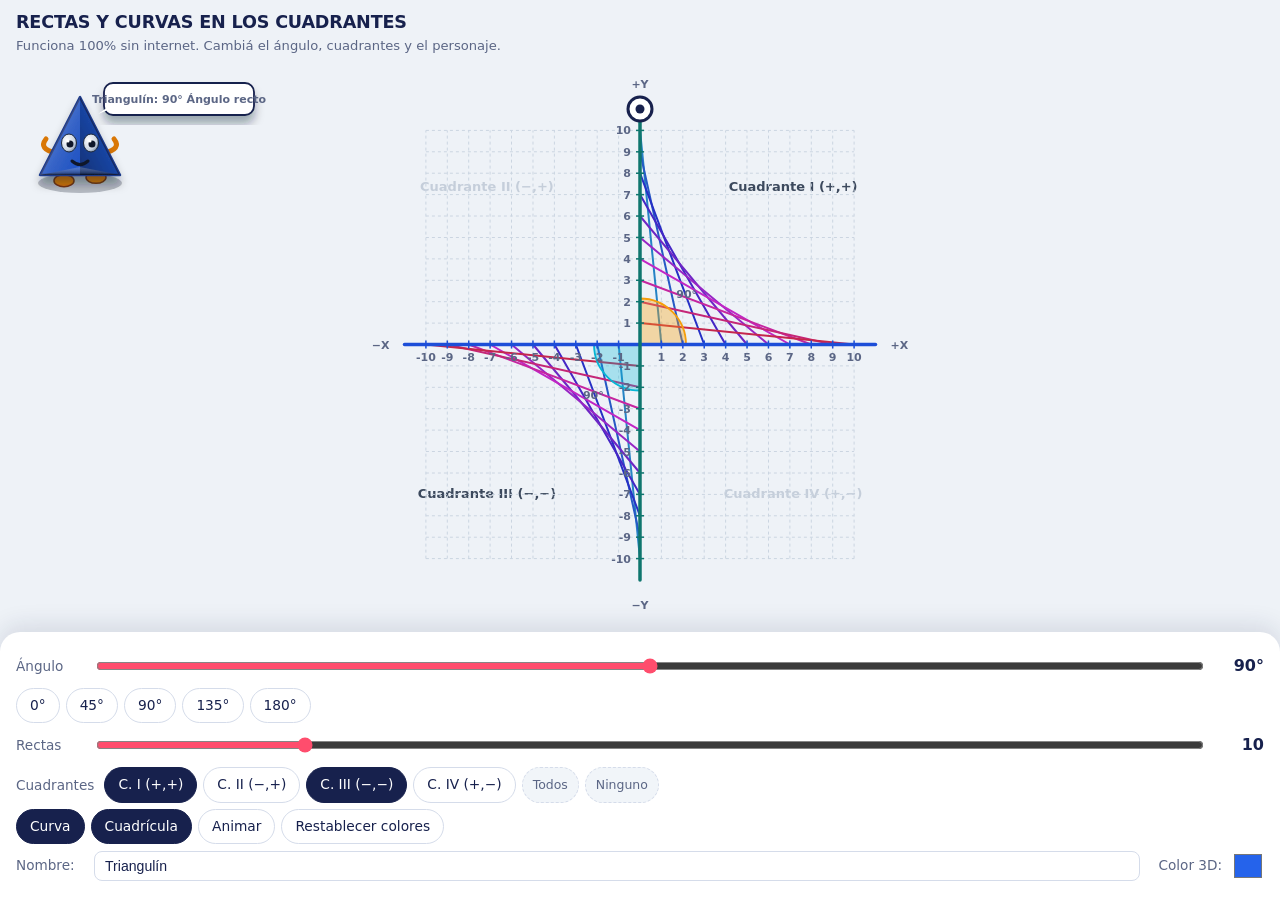
==== rectas-y-curva.html @ 50c7fd03 "Agregar version autonoma offline rectas-y-curva.html" ====
<!DOCTYPE html>
<html lang="es">
<head>
  <meta charset="utf-8">
  <meta name="viewport" content="width=device-width, initial-scale=1.0">
  <title>RECTAS Y CURVAS ENTRE EJES (OFFLINE)</title>
  <style>
    :root{--bg:#eef2f7;--ink:#17214d;--mut:#5b6685;--card:#fff;--acc:#ff4d6d;--line:#d5dcea}
    *{box-sizing:border-box}
    html,body{height:100%;margin:0}
    body{display:flex;flex-direction:column;background:var(--bg);color:var(--ink);font:16px/1.4 system-ui,-apple-system,"Segoe UI",Roboto,sans-serif;padding-top:env(safe-area-inset-top);-webkit-tap-highlight-color:transparent}
    header{padding:10px 16px 2px}
    h1{font-size:1.1rem;margin:0;letter-spacing:-.01em}
    header p{margin:2px 0 0;font-size:.82rem;color:var(--mut)}

    #cv{flex:1;min-height:0;width:100%;display:block;touch-action:none;user-select:none;-webkit-user-select:none}
    #cv text{font-family:inherit;font-size:11px;fill:var(--mut);pointer-events:none}
    #cv .quad-label{font-size:13px;font-weight:700;fill:#94a3b8;opacity:0.45;transition:opacity 0.2s, fill 0.2s}
    #cv .quad-label.quad-active{fill:#334155;opacity:0.95}
    #cv .hit{stroke:transparent;stroke-width:20;fill:none;stroke-linecap:round;cursor:pointer}
    #cv .vis{fill:none;stroke-linecap:round;pointer-events:none}
    .dim{opacity:.12}
    #hd{cursor:grab;touch-action:none}

    .bottom{background:var(--card);border-radius:20px 20px 0 0;box-shadow:0 -6px 24px rgba(23,33,77,.12);padding:12px 16px calc(12px + env(safe-area-inset-bottom))}
    .row{display:flex;align-items:center;gap:10px;margin:6px 0}
    .row label{font-size:.85rem;color:var(--mut);min-width:68px}
    .row output{font-weight:700;min-width:48px;text-align:right;font-variant-numeric:tabular-nums}

    .input-text{flex:1;padding:6px 10px;border-radius:8px;border:1.5px solid var(--line);background:#fff;font-size:.88rem;color:var(--ink)}
    .color-picker{border:none;background:none;width:32px;height:32px;cursor:pointer;padding:0}

    input[type=range]{flex:1;accent-color:var(--acc);height:28px}
    .btns{display:flex;gap:6px;flex-wrap:wrap;margin:6px 0}
    button{font:inherit;font-size:.86rem;border:1.5px solid var(--line);background:#fff;color:var(--ink);border-radius:999px;padding:7px 13px;cursor:pointer}
    button:focus-visible,input:focus-visible{outline:3px solid #7aa2ff;outline-offset:2px}
    button[aria-pressed=true],button.on{background:var(--ink);border-color:var(--ink);color:#fff}

    .btn-sub{font-size:0.78rem;padding:5px 10px;background:#f1f5f9;border:1px dashed var(--line);color:var(--mut)}
    .btn-sub:hover{background:#e2e8f0;color:var(--ink)}

    #sheet h2{font-size:1.05rem;margin:0 0 8px;display:flex;align-items:center;gap:8px}
    #sheet h2 i{width:14px;height:14px;border-radius:50%;display:inline-block;border:2px solid #fff;box-shadow:0 0 0 1.5px var(--line)}
    #sbody{max-height:26vh;overflow:auto;font-size:.92rem;margin-top:10px}
    #sbody p{margin:0 0 8px}
    .sw{display:flex;flex-wrap:wrap;gap:10px;align-items:center}
    .sw button.c{width:34px;height:34px;padding:0;border-radius:50%;border:3px solid #fff;box-shadow:0 0 0 1.5px var(--line)}
    [hidden]{display:none!important}

    #char{transition:transform 0.05s ease-out;user-select:none}
    #char:active{cursor:grabbing !important}
    #char-base{transition:fill 0.3s ease}
    @keyframes blink{
      0%, 90%, 100%{transform:scaleY(1)}
      95%{transform:scaleY(0.1)}
    }
    #pupil-l,#pupil-r{transform-origin:center;animation:blink 4s infinite}
  </style>
</head>
<body>
<header>
  <h1>RECTAS Y CURVAS EN LOS CUADRANTES</h1>
  <p>Funciona 100% sin internet. Cambiá el ángulo, cuadrantes y el personaje.</p>
</header>

<svg id="cv" role="img" aria-label="Ejes cartesianos y rectas envolventes">
  <defs>
    <filter id="shadow3d" x="-30%" y="-30%" width="160%" height="160%">
      <feDropShadow dx="0" dy="8" stdDeviation="5" flood-color="#0f172a" flood-opacity="0.35"/>
    </filter>
    <linearGradient id="bodyGradLeft" x1="0%" y1="0%" x2="100%" y2="100%">
      <stop offset="0%" stop-color="#ffffff" stop-opacity="0.45"/>
      <stop offset="100%" stop-color="#000000" stop-opacity="0.15"/>
    </linearGradient>
    <linearGradient id="bodyGradRight" x1="100%" y1="0%" x2="0%" y2="100%">
      <stop offset="0%" stop-color="#000000" stop-opacity="0.1"/>
      <stop offset="100%" stop-color="#000000" stop-opacity="0.5"/>
    </linearGradient>
    <linearGradient id="bodyGradBottom" x1="0%" y1="0%" x2="0%" y2="100%">
      <stop offset="0%" stop-color="#ffffff" stop-opacity="0.2"/>
      <stop offset="100%" stop-color="#000000" stop-opacity="0.45"/>
    </linearGradient>
    <radialGradient id="eyeGrad" cx="35%" cy="35%" r="65%">
      <stop offset="0%" stop-color="#ffffff"/>
      <stop offset="80%" stop-color="#cbd5e1"/>
      <stop offset="100%" stop-color="#94a3b8"/>
    </radialGradient>
  </defs>

  <g id="scene"></g>
  <g id="hd"><circle r="24" fill="transparent"/><circle r="12" fill="#fff" stroke="#17214d" stroke-width="3"/><circle r="4.5" fill="#17214d"/></g>
  
  <!-- Personaje Triángulo Realista / 3D -->
  <g id="char" transform="translate(80, 80)" style="cursor: grab;">
    <ellipse cx="0" cy="46" rx="42" ry="10" fill="#0f172a" opacity="0.25" />
    <g id="char-feet">
      <ellipse id="foot-l" cx="-16" cy="42" rx="10" ry="6" fill="#d97706" stroke="#78350f" stroke-width="1.5"/>
      <ellipse id="foot-r" cx="16" cy="42" rx="10" ry="6" fill="#d97706" stroke="#78350f" stroke-width="1.5"/>
    </g>
    <path id="arm-l" d="M -24 16 Q -42 12 -34 2" stroke="#d97706" stroke-width="5" stroke-linecap="round" fill="none"/>
    <path id="arm-r" d="M 24 16 Q 42 12 34 2" stroke="#d97706" stroke-width="5" stroke-linecap="round" fill="none"/>
    <g id="char-body-group" filter="url(#shadow3d)">
      <polygon id="char-base" points="0,-40 -40,38 40,38" fill="#2563eb" stroke="#1e3a8a" stroke-width="2.5" stroke-linejoin="round"/>
      <polygon points="0,-40 -40,38 0,38" fill="url(#bodyGradLeft)"/>
      <polygon points="0,-40 0,38 40,38" fill="url(#bodyGradRight)"/>
      <polygon points="-40,38 40,38 0,30" fill="url(#bodyGradBottom)"/>
    </g>
    <ellipse cx="-11" cy="6" rx="7.5" ry="9" fill="url(#eyeGrad)" stroke="#1e293b" stroke-width="1"/>
    <ellipse cx="11" cy="6" rx="7.5" ry="9" fill="url(#eyeGrad)" stroke="#1e293b" stroke-width="1"/>
    <circle id="pupil-l" cx="-10" cy="7" r="3.5" fill="#0f172a"/>
    <circle id="pupil-r" cx="12" cy="7" r="3.5" fill="#0f172a"/>
    <circle cx="-12" cy="4" r="1.5" fill="#ffffff"/>
    <circle cx="10" cy="4" r="1.5" fill="#ffffff"/>
    <path id="char-mouth" d="M -8 24 Q 0 31 8 24" stroke="#0f172a" stroke-width="3" fill="none" stroke-linecap="round"/>
    <g id="bubble" transform="translate(24, -54)">
      <rect rx="9" ry="9" width="150" height="32" fill="#ffffff" stroke="#17214d" stroke-width="1.8" filter="url(#shadow3d)"/>
      <polygon points="4,24 -6,31 12,24" fill="#ffffff"/>
      <text id="char-speech" x="75" y="20" text-anchor="middle" font-size="11" font-weight="700" fill="#17214d">¡Hola!</text>
    </g>
  </g>
</svg>

<section class="bottom" id="ctrl">
  <div class="row">
    <label for="th">Ángulo</label>
    <input id="th" type="range" min="0" max="180" step="1" value="90">
    <output id="thv">90°</output>
  </div>
  
  <div class="btns" id="pre"></div>

  <div class="row">
    <label for="n">Rectas</label>
    <input id="n" type="range" min="1" max="50" step="1" value="10">
    <output id="nv">10</output>
  </div>

  <div class="row">
    <label>Cuadrantes</label>
    <div class="btns" id="quadBtns" style="margin:0;">
      <button class="chip on" data-q="I" aria-pressed="true">C. I (+,+)</button>
      <button class="chip" data-q="II" aria-pressed="false">C. II (−,+)</button>
      <button class="chip on" data-q="III" aria-pressed="true">C. III (−,−)</button>
      <button class="chip" data-q="IV" aria-pressed="false">C. IV (+,−)</button>
      <button class="btn-sub" id="qAll">Todos</button>
      <button class="btn-sub" id="qClear">Ninguno</button>
    </div>
  </div>

  <div class="btns">
    <button class="chip" id="bCurve" aria-pressed="true">Curva</button>
    <button class="chip" id="bGrid" aria-pressed="true">Cuadrícula</button>
    <button class="chip" id="bAnim" aria-pressed="false">Animar</button>
    <button class="chip" id="bReset">Restablecer colores</button>
  </div>

  <div class="row char-settings">
    <label for="triName">Nombre:</label>
    <input type="text" id="triName" value="Triangulín" maxlength="15" class="input-text">
    <label for="triColor" style="min-width:auto;margin-left:8px;">Color 3D:</label>
    <input type="color" id="triColor" value="#2563eb" class="color-picker">
  </div>
</section>

<section class="bottom" id="sheet" hidden>
  <h2><i id="sdot"></i><span id="stitle"></span></h2>
  <div class="btns" id="stabs">
    <button data-t="info">Información</button>
    <button data-t="color">Cambiar color</button>
    <button data-t="vis" id="tvis">Atenuar</button>
    <button data-t="close">Volver</button>
  </div>
  <div id="sbody"></div>
</section>

<script>
(function(){
var $=function(s){return document.querySelector(s)};
var S={
  th:90,
  n:10,
  quads:{I:true, II:false, III:true, IV:false},
  curve:true,
  grid:true,
  anim:false,
  col:{},
  off:{},
  sel:null,
  tab:'info',
  charName:'Triangulín'
};

var svg=$('#cv'),scene=$('#scene'),hd=$('#hd'),V={ox:0,oy:0,sc:1};
var rad=function(d){return d*Math.PI/180};

var DEF={ex:'#1d4ed8',ey:'#0f766e',curve:'#ff4d6d',ang:'#f59e0b'};
var NAME={ex:'Eje X (horizontal)',ey:'Eje Y (inclinado)',curve:'Curva Envolvente',ang:'Ángulo'};
var PAL=['#1d4ed8','#0f766e','#16a34a','#f59e0b','#ff4d6d','#c026d3','#7c3aed','#17214d'];

function isLine(id){return /^l_\w+_\d+$/.test(id)}
function lineAuto(i){return 'hsl('+(205+(i-1)/Math.max(1,S.n-1)*140)+',68%,46%)'}
function colOf(id){if(S.col[id])return S.col[id];return isLine(id)?lineAuto(+id.split('_')[2]):DEF[id]}
function name(id){
  if(isLine(id)){
    var p=id.split('_');
    return 'Recta '+p[2]+' ('+p[1]+')';
  }
  return NAME[id]||id;
}

function render(){
  var w=svg.clientWidth,h=svg.clientHeight;if(!w||!h)return;
  var n=S.n,L=n+1;
  var c=Math.cos(rad(S.th)),s=Math.sin(rad(S.th));

  var xCorners=[-L-L*c, -L+L*c, L-L*c, L+L*c];
  var minX=Math.min.apply(null,xCorners), maxX=Math.max.apply(null,xCorners);
  var spanX=Math.max(2*L, maxX-minX);
  var spanY=Math.max(2*L*Math.abs(s), 14);

  var M=40;
  var scX=(w-2*M)/spanX;
  var scY=(h-2*M-24)/spanY;
  var sc=Math.min(scX,scY);
  V.sc=sc;

  V.ox=w/2;
  V.oy=h/2;

  function P(x,y){return [V.ox+sc*(x+y*c), V.oy-sc*y*s]}
  function pt(p){return p[0].toFixed(1)+','+p[1].toFixed(1)}
  function seg(a,b){return 'M'+pt(a)+'L'+pt(b)}
  function el(id,d,width,extra){
    var col=colOf(id),sel=S.sel===id,dim=S.off[id]?' dim':'';
    return '<g data-id="'+id+'" class="g'+dim+'">'+
      (sel?'<path class="vis" d="'+d+'" stroke="'+col+'" stroke-width="'+(width+7)+'" opacity=".25"/>':'')+
      '<path class="vis" d="'+d+'" stroke="'+col+'" stroke-width="'+(sel?width+1.5:width)+'" '+(extra||'')+'/>'+
      '<path class="hit" d="'+d+'"/></g>';
  }

  var o='';

  var qDist=L*0.65;
  var quadsInfo=[
    {id:'I', name:'Cuadrante I (+,+)', pos:P(qDist,qDist)},
    {id:'II', name:'Cuadrante II (−,+)', pos:P(-qDist,qDist)},
    {id:'III', name:'Cuadrante III (−,−)', pos:P(-qDist,-qDist)},
    {id:'IV', name:'Cuadrante IV (+,−)', pos:P(qDist,-qDist)}
  ];
  quadsInfo.forEach(function(qd){
    var activeClass=S.quads[qd.id]?' quad-active':'';
    o+='<text x="'+qd.pos[0].toFixed(1)+'" y="'+qd.pos[1].toFixed(1)+'" class="quad-label'+activeClass+'" text-anchor="middle">'+qd.name+'</text>';
  });

  if(S.grid && s>0.04){
    var g='';
    var step=n>20?2:1;
    for(var k=-n;k<=n;k+=step){
      g+=seg(P(k,-n),P(k,n));
      g+=seg(P(-n,k),P(n,k));
    }
    o+='<path d="'+g+'" stroke="#cbd5e1" stroke-width="1" stroke-dasharray="3,3" fill="none"/>';
  }

  var quadSigns={
    'I':{sx:1,sy:1},
    'II':{sx:-1,sy:1},
    'III':{sx:-1,sy:-1},
    'IV':{sx:1,sy:-1}
  };

  Object.keys(S.quads).forEach(function(qKey){
    if(!S.quads[qKey]) return;
    var sx=quadSigns[qKey].sx;
    var sy=quadSigns[qKey].sy;

    for(var j=1;j<=n;j++){
      var id='l_'+qKey+'_'+j;
      o+=el(id, seg(P(sx*j, 0), P(0, sy*(L-j))), 2);
    }

    if(S.curve){
      var dCurve='';
      for(var i=0;i<=80;i++){
        var t=i/80;
        var p=P(sx*L*t*t, sy*L*(1-t)*(1-t));
        dCurve+=(i?'L':'M')+pt(p);
      }
      o+=el('curve_'+qKey, dCurve, 3);
    }
  });

  var r=Math.min(46, sc*L*0.3);
  var O=P(0,0);

  if(S.quads.I && S.th>1){
    var pX=P(r/sc, 0), pY=P(0, r/sc);
    var midA=rad(S.th/2);
    o+='<path d="M'+pt(O)+'L'+pt(pX)+'A'+r+','+r+' 0 0 0 '+pt(pY)+'Z" fill="#f59e0b" fill-opacity="0.35" stroke="#f59e0b" stroke-width="1.8"/>';
    var tx=O[0]+(r+20)*Math.cos(midA), ty=O[1]-(r+20)*Math.sin(midA);
    o+='<text x="'+tx.toFixed(1)+'" y="'+ty.toFixed(1)+'" text-anchor="middle" font-size="11px" font-weight="bold" fill="#b45309">'+Math.round(S.th)+'°</text>';
  }
  if(S.quads.II && S.th<179){
    var pXm=P(-r/sc, 0), pY=P(0, r/sc);
    var midA_II=rad(180 - (180-S.th)/2);
    o+='<path d="M'+pt(O)+'L'+pt(pY)+'A'+r+','+r+' 0 0 0 '+pt(pXm)+'Z" fill="#8b5cf6" fill-opacity="0.3" stroke="#8b5cf6" stroke-width="1.8"/>';
    var tx2=O[0]+(r+20)*Math.cos(midA_II), ty2=O[1]-(r+20)*Math.sin(midA_II);
    o+='<text x="'+tx2.toFixed(1)+'" y="'+ty2.toFixed(1)+'" text-anchor="middle" font-size="11px" font-weight="bold" fill="#6d28d9">'+Math.round(180-S.th)+'°</text>';
  }
  if(S.quads.III && S.th>1){
    var pXm=P(-r/sc, 0), pYm=P(0, -r/sc);
    var midA_III=rad(180 + S.th/2);
    o+='<path d="M'+pt(O)+'L'+pt(pXm)+'A'+r+','+r+' 0 0 0 '+pt(pYm)+'Z" fill="#06b6d4" fill-opacity="0.3" stroke="#06b6d4" stroke-width="1.8"/>';
    var tx3=O[0]+(r+20)*Math.cos(midA_III), ty3=O[1]-(r+20)*Math.sin(midA_III);
    o+='<text x="'+tx3.toFixed(1)+'" y="'+(ty3+8).toFixed(1)+'" text-anchor="middle" font-size="11px" font-weight="bold" fill="#0e7490">'+Math.round(S.th)+'°</text>';
  }
  if(S.quads.IV && S.th<179){
    var pX=P(r/sc, 0), pYm=P(0, -r/sc);
    var midA_IV=rad(360 - (180-S.th)/2);
    o+='<path d="M'+pt(O)+'L'+pt(pYm)+'A'+r+','+r+' 0 0 0 '+pt(pX)+'Z" fill="#10b981" fill-opacity="0.3" stroke="#10b981" stroke-width="1.8"/>';
    var tx4=O[0]+(r+20)*Math.cos(midA_IV), ty4=O[1]-(r+20)*Math.sin(midA_IV);
    o+='<text x="'+tx4.toFixed(1)+'" y="'+(ty4+8).toFixed(1)+'" text-anchor="middle" font-size="11px" font-weight="bold" fill="#047857">'+Math.round(180-S.th)+'°</text>';
  }

  o+=el('ex', seg(P(-L,0), P(L,0)), 3.5);
  o+=el('ey', seg(P(0,-L), P(0,L)), 3.5);

  var st=n>24?5:n>13?2:1;
  for(var m=-n;m<=n;m+=st){
    if(m===0) continue;
    var px=P(m,0), py=P(0,m);
    o+='<line x1="'+px[0]+'" y1="'+(px[1]-4)+'" x2="'+px[0]+'" y2="'+(px[1]+4)+'" stroke="#1d4ed8" stroke-width="1.5"/>';
    o+='<text x="'+px[0].toFixed(1)+'" y="'+(px[1]+16).toFixed(1)+'" text-anchor="middle" font-weight="600">'+m+'</text>';
    
    if(S.th>5 && S.th<175){
      o+='<line x1="'+(py[0]-4)+'" y1="'+py[1]+'" x2="'+(py[0]+4)+'" y2="'+py[1]+'" stroke="#0f766e" stroke-width="1.5"/>';
      o+='<text x="'+(py[0]-9).toFixed(1)+'" y="'+(py[1]+4).toFixed(1)+'" text-anchor="end" font-weight="600">'+m+'</text>';
    }
  }

  var eXp=P(L+0.7,0), eXm=P(-L-0.7,0), eYp=P(0,L+0.7), eYm=P(0,-L-0.7);
  o+='<text x="'+eXp[0]+'" y="'+(eXp[1]+4)+'" fill="#1d4ed8" font-weight="bold">+X</text>';
  o+='<text x="'+eXm[0]+'" y="'+(eXm[1]+4)+'" fill="#1d4ed8" font-weight="bold" text-anchor="end">−X</text>';
  o+='<text x="'+eYp[0]+'" y="'+(eYp[1]-6)+'" fill="#0f766e" font-weight="bold" text-anchor="middle">+Y</text>';
  o+='<text x="'+eYm[0]+'" y="'+(eYm[1]+14)+'" fill="#0f766e" font-weight="bold" text-anchor="middle">−Y</text>';

  scene.innerHTML=o;

  var hp=P(0,L);
  hd.setAttribute('transform','translate('+hp[0].toFixed(1)+','+hp[1].toFixed(1)+')');
  updateCharExpression();
}

function info(id){
  var n=S.n,th=Math.round(S.th);
  if(id==='ex')return '<p><b>Eje X:</b> Eje horizontal completo con valores negativos (−'+n+') y positivos (+'+n+').</p>';
  if(id==='ey')return '<p><b>Eje Y:</b> Eje móvil a '+th+'° con el semieje +X y '+(180-th)+'° con el semieje −X.</p>';
  if(id.indexOf('curve')===0)return '<p><b>Curva Envolvente:</b> Observa cómo se contrae o expande según el ángulo del cuadrante.</p>';
  if(isLine(id)){
    var parts=id.split('_');
    return '<p><b>Recta '+parts[2]+'</b> en el '+parts[1]+'.</p>';
  }
  return '<p>Elemento seleccionado: '+id+'</p>';
}

function sheet(){
  var id=S.sel;if(!id)return;
  $('#stitle').textContent=name(id);
  $('#sdot').style.background=colOf(id);
  $('#tvis').textContent=S.off[id]?'Mostrar':'Atenuar';
  var bs=document.querySelectorAll('#stabs button');
  for(var i=0;i<bs.length;i++)bs[i].classList.toggle('on',bs[i].dataset.t===S.tab);
  var b=$('#sbody');
  if(S.tab==='info')b.innerHTML=info(id);
  else if(S.tab==='color'){
    var h='<div class="sw">';
    PAL.forEach(function(p){h+='<button class="c" data-c="'+p+'" style="background:'+p+'"></button>'});
    h+='<input type="color" id="cpick" value="#1d4ed8"></div>';
    b.innerHTML=h;
  } else b.innerHTML='<p>'+(S.off[id]?'Elemento atenuado.':'Elemento visible.')+'</p>';
}

function open(id){S.sel=id;S.tab='info';$('#ctrl').hidden=true;$('#sheet').hidden=false;sheet();render()}
function close(){S.sel=null;$('#sheet').hidden=true;$('#ctrl').hidden=false;render()}

scene.addEventListener('click',function(e){var g=e.target.closest('[data-id]');if(g)open(g.dataset.id);else if(S.sel)close()});
$('#stabs').addEventListener('click',function(e){
  var t=e.target.dataset.t;if(!t)return;
  if(t==='close')return close();
  if(t==='vis'){S.off[S.sel]=!S.off[S.sel];S.tab='vis';render();return sheet()}
  S.tab=t;sheet();
});
$('#sbody').addEventListener('click',function(e){
  var b=e.target.closest('button');if(!b)return;
  if(b.dataset.c){S.col[S.sel]=b.dataset.c;render();sheet()}
});
$('#sbody').addEventListener('input',function(e){
  if(e.target.id==='cpick'){S.col[S.sel]=e.target.value;render();$('#sdot').style.background=e.target.value}
});

function sync(){
  var t=Math.round(S.th);$('#th').value=t;$('#thv').textContent=t+'°';
  $('#n').value=S.n;$('#nv').textContent=S.n;
  render();if(S.sel&&S.tab==='info')sheet();
}
$('#th').addEventListener('input',function(e){S.anim=false;pa();S.th=+e.target.value;sync()});
$('#n').addEventListener('input',function(e){S.n=+e.target.value;sync()});

$('#quadBtns').addEventListener('click',function(e){
  var q=e.target.dataset.q;
  if(q){
    S.quads[q]=!S.quads[q];
    e.target.classList.toggle('on', S.quads[q]);
    e.target.setAttribute('aria-pressed', S.quads[q]);
    render();
  }
});
$('#qAll').onclick=function(){
  ['I','II','III','IV'].forEach(function(k){
    S.quads[k]=true;
    var btn=$('#quadBtns button[data-q="'+k+'"]');
    if(btn){btn.classList.add('on');btn.setAttribute('aria-pressed', true);}
  });
  render();
};
$('#qClear').onclick=function(){
  ['I','II','III','IV'].forEach(function(k){
    S.quads[k]=false;
    var btn=$('#quadBtns button[data-q="'+k+'"]');
    if(btn){btn.classList.remove('on');btn.setAttribute('aria-pressed', false);}
  });
  render();
};

$('#pre').innerHTML='';
[0, 45, 90, 135, 180].forEach(function(a){
  var b=document.createElement('button');b.textContent=a+'°';
  b.onclick=function(){S.anim=false;pa();S.th=a;sync()};$('#pre').appendChild(b)});

function tog(id,key){$(id).onclick=function(){S[key]=!S[key];this.setAttribute('aria-pressed',S[key]);if(key==='anim'){if(S.anim)loop()}render()}}
tog('#bCurve','curve');tog('#bGrid','grid');tog('#bAnim','anim');
$('#bReset').onclick=function(){S.col={};S.off={};render();if(S.sel)sheet()};
function pa(){$('#bAnim').setAttribute('aria-pressed',S.anim)}

var drag=false;
hd.addEventListener('pointerdown',function(e){drag=true;S.anim=false;pa();hd.setPointerCapture(e.pointerId);e.preventDefault()});
hd.addEventListener('pointermove',function(e){if(!drag)return;
  var r=svg.getBoundingClientRect(),dx=e.clientX-r.left-V.ox,dy=V.oy-(e.clientY-r.top);
  var deg=Math.atan2(dy,dx)*180/Math.PI;
  if(deg<0){deg=dx>=0?0:180}
  S.th=Math.max(0,Math.min(180,deg));
  sync()});
hd.addEventListener('pointerup',function(){drag=false});
hd.addEventListener('pointercancel',function(){drag=false});

var dir=1,last=0;
function loop(){last=performance.now();requestAnimationFrame(step)}
function step(t){
  if(!S.anim)return;
  var dt=Math.min(.05,(t-last)/1000);last=t;
  S.th+=dir*26*dt;
  if(S.th>=180){S.th=180;dir=-1}
  if(S.th<=0){S.th=0;dir=1}
  sync();requestAnimationFrame(step)}

var ch=$('#char'),chMouth=$('#char-mouth'),chSpeech=$('#char-speech');
var armL=$('#arm-l'),armR=$('#arm-r'),baseBody=$('#char-base');
var charPos={x:80,y:80},charDrag=false,charOffset={x:0,y:0};

function updateCharPos(){ch.setAttribute('transform','translate('+charPos.x+','+charPos.y+')')}

function updateCharExpression(){
  var th=Math.round(S.th);
  var nom=S.charName||'Tri';
  if(th===0){
    chMouth.setAttribute('d','M -6 28 L 6 28');
    chSpeech.textContent=nom+': 0° Superpuestos';
  } else if(th===180){
    chMouth.setAttribute('d','M -10 22 Q 0 34 10 22 Z');
    chSpeech.textContent=nom+': 180° Recta llana';
  } else if(th<70){
    chMouth.setAttribute('d','M -5 27 A 5 5 0 1 0 5 27 A 5 5 0 1 0 -5 27');
    chSpeech.textContent=nom+': I ('+th+'°) vs II ('+(180-th)+'°)';
  } else if(th>115){
    chMouth.setAttribute('d','M -10 21 Q 0 33 10 21 Z');
    chSpeech.textContent=nom+': I ('+th+'°) vs II ('+(180-th)+'°)';
  } else {
    chMouth.setAttribute('d','M -8 24 Q 0 31 8 24');
    chSpeech.textContent=nom+': 90° Ángulo recto';
  }
}

$('#triName').addEventListener('input',function(e){
  S.charName=e.target.value.trim()||'Tri';
  updateCharExpression();
});
$('#triColor').addEventListener('input',function(e){
  baseBody.setAttribute('fill',e.target.value);
});

ch.addEventListener('pointerdown',function(e){
  charDrag=true;
  var r=svg.getBoundingClientRect();
  charOffset.x=(e.clientX-r.left)-charPos.x;
  charOffset.y=(e.clientY-r.top)-charPos.y;
  ch.setPointerCapture(e.pointerId);
  chSpeech.textContent=S.charName+': ¡Wiii!';
  e.stopPropagation();
});

ch.addEventListener('pointermove',function(e){
  if(!charDrag)return;
  var r=svg.getBoundingClientRect();
  charPos.x=Math.max(50,Math.min(r.width-50,(e.clientX-r.left)-charOffset.x));
  charPos.y=Math.max(50,Math.min(r.height-50,(e.clientY-r.top)-charOffset.y));
  updateCharPos();
});

ch.addEventListener('pointerup',function(){if(charDrag){charDrag=false;updateCharExpression()}});
ch.addEventListener('pointercancel',function(){charDrag=false});

var bob=0;
setInterval(function(){
  if(!charDrag){
    bob+=0.06;
    $('#foot-l').setAttribute('cy',42+Math.sin(bob)*1.8);
    $('#foot-r').setAttribute('cy',42-Math.sin(bob)*1.8);
  }
},50);

new ResizeObserver(render).observe(svg);
window.addEventListener('resize',render);
updateCharPos();
sync();
})();
</script>
</body>
</html>
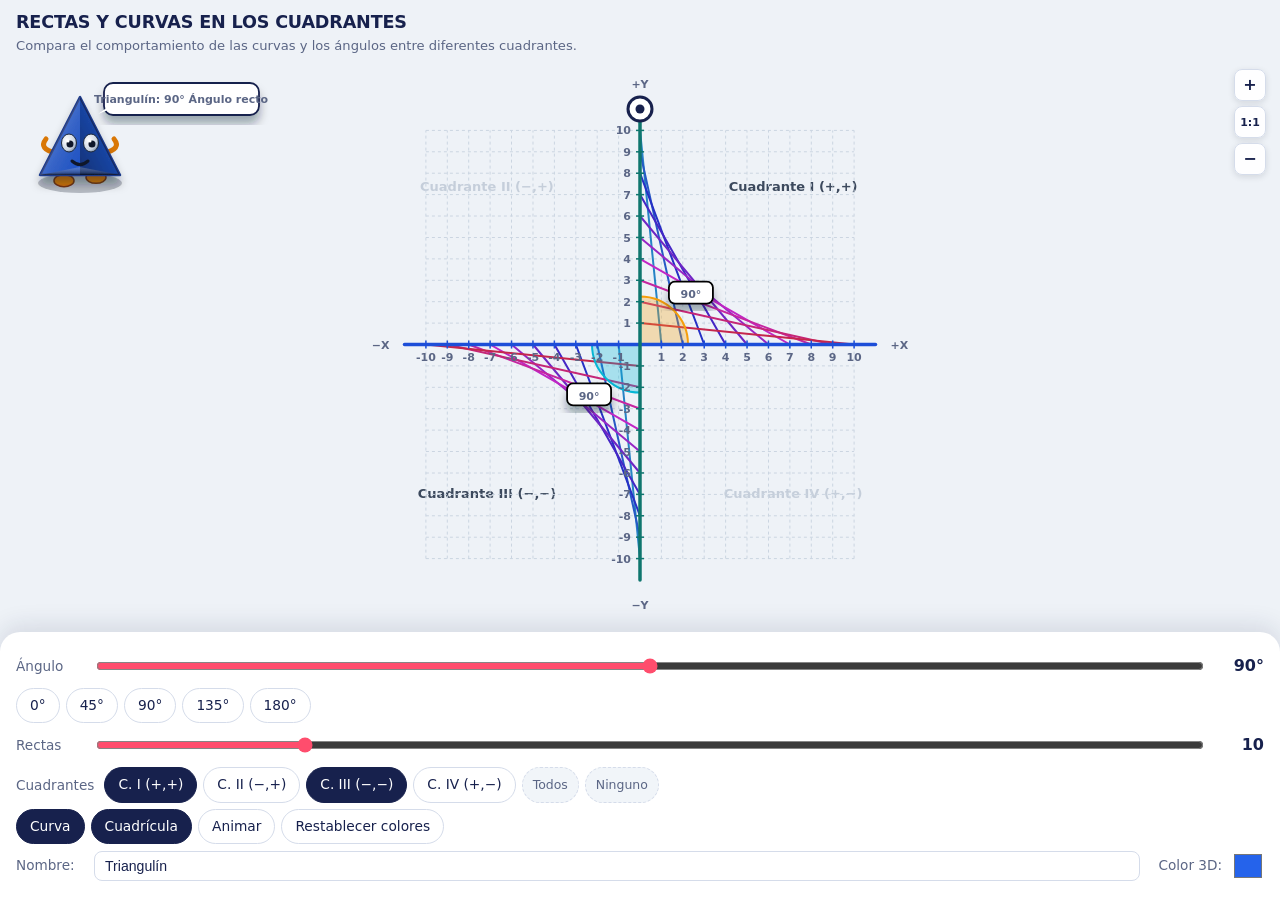
==== commit e66f88c2: "Agregar controles de zoom y etiquetas angulares en negro" ====
--- a/rectas-y-curva.html
+++ b/rectas-y-curva.html
@@ -3,7 +3,7 @@
 <head>
   <meta charset="utf-8">
   <meta name="viewport" content="width=device-width, initial-scale=1.0">
-  <title>RECTAS Y CURVAS ENTRE EJES (OFFLINE)</title>
+  <title>RECTAS Y CURVAS ENTRE EJES</title>
   <style>
     :root{--bg:#eef2f7;--ink:#17214d;--mut:#5b6685;--card:#fff;--acc:#ff4d6d;--line:#d5dcea}
     *{box-sizing:border-box}
@@ -13,7 +13,9 @@
     h1{font-size:1.1rem;margin:0;letter-spacing:-.01em}
     header p{margin:2px 0 0;font-size:.82rem;color:var(--mut)}
 
-    #cv{flex:1;min-height:0;width:100%;display:block;touch-action:none;user-select:none;-webkit-user-select:none}
+    /* Contenedor relativo para posicionar los botones de Zoom */
+    .canvas-wrap{position:relative;flex:1;min-height:0;width:100%;overflow:hidden}
+    #cv{width:100%;height:100%;display:block;touch-action:none;user-select:none;-webkit-user-select:none}
     #cv text{font-family:inherit;font-size:11px;fill:var(--mut);pointer-events:none}
     #cv .quad-label{font-size:13px;font-weight:700;fill:#94a3b8;opacity:0.45;transition:opacity 0.2s, fill 0.2s}
     #cv .quad-label.quad-active{fill:#334155;opacity:0.95}
@@ -21,6 +23,36 @@
     #cv .vis{fill:none;stroke-linecap:round;pointer-events:none}
     .dim{opacity:.12}
     #hd{cursor:grab;touch-action:none}
+
+    /* Botones de Zoom discretos arriba a la derecha */
+    .zoom-controls{
+      position:absolute;
+      top:12px;
+      right:14px;
+      display:flex;
+      flex-direction:column;
+      gap:5px;
+      z-index:20;
+    }
+    .zoom-btn{
+      width:32px;
+      height:32px;
+      padding:0;
+      font-size:16px;
+      font-weight:bold;
+      line-height:1;
+      display:flex;
+      align-items:center;
+      justify-content:center;
+      border-radius:8px;
+      border:1px solid var(--line);
+      background:rgba(255,255,255,0.92);
+      color:var(--ink);
+      box-shadow:0 2px 6px rgba(15,23,42,0.12);
+      backdrop-filter:blur(4px);
+    }
+    .zoom-btn:hover{background:#ffffff;border-color:#94a3b8}
+    .zoom-btn:active{transform:scale(0.95)}
 
     .bottom{background:var(--card);border-radius:20px 20px 0 0;box-shadow:0 -6px 24px rgba(23,33,77,.12);padding:12px 16px calc(12px + env(safe-area-inset-bottom))}
     .row{display:flex;align-items:center;gap:10px;margin:6px 0}
@@ -60,65 +92,74 @@
 <body>
 <header>
   <h1>RECTAS Y CURVAS EN LOS CUADRANTES</h1>
-  <p>Funciona 100% sin internet. Cambiá el ángulo, cuadrantes y el personaje.</p>
+  <p>Compara el comportamiento de las curvas y los ángulos entre diferentes cuadrantes.</p>
 </header>
 
-<svg id="cv" role="img" aria-label="Ejes cartesianos y rectas envolventes">
-  <defs>
-    <filter id="shadow3d" x="-30%" y="-30%" width="160%" height="160%">
-      <feDropShadow dx="0" dy="8" stdDeviation="5" flood-color="#0f172a" flood-opacity="0.35"/>
-    </filter>
-    <linearGradient id="bodyGradLeft" x1="0%" y1="0%" x2="100%" y2="100%">
-      <stop offset="0%" stop-color="#ffffff" stop-opacity="0.45"/>
-      <stop offset="100%" stop-color="#000000" stop-opacity="0.15"/>
-    </linearGradient>
-    <linearGradient id="bodyGradRight" x1="100%" y1="0%" x2="0%" y2="100%">
-      <stop offset="0%" stop-color="#000000" stop-opacity="0.1"/>
-      <stop offset="100%" stop-color="#000000" stop-opacity="0.5"/>
-    </linearGradient>
-    <linearGradient id="bodyGradBottom" x1="0%" y1="0%" x2="0%" y2="100%">
-      <stop offset="0%" stop-color="#ffffff" stop-opacity="0.2"/>
-      <stop offset="100%" stop-color="#000000" stop-opacity="0.45"/>
-    </linearGradient>
-    <radialGradient id="eyeGrad" cx="35%" cy="35%" r="65%">
-      <stop offset="0%" stop-color="#ffffff"/>
-      <stop offset="80%" stop-color="#cbd5e1"/>
-      <stop offset="100%" stop-color="#94a3b8"/>
-    </radialGradient>
-  </defs>
-
-  <g id="scene"></g>
-  <g id="hd"><circle r="24" fill="transparent"/><circle r="12" fill="#fff" stroke="#17214d" stroke-width="3"/><circle r="4.5" fill="#17214d"/></g>
-  
-  <!-- Personaje Triángulo Realista / 3D -->
-  <g id="char" transform="translate(80, 80)" style="cursor: grab;">
-    <ellipse cx="0" cy="46" rx="42" ry="10" fill="#0f172a" opacity="0.25" />
-    <g id="char-feet">
-      <ellipse id="foot-l" cx="-16" cy="42" rx="10" ry="6" fill="#d97706" stroke="#78350f" stroke-width="1.5"/>
-      <ellipse id="foot-r" cx="16" cy="42" rx="10" ry="6" fill="#d97706" stroke="#78350f" stroke-width="1.5"/>
+<div class="canvas-wrap">
+  <!-- Botones de Zoom discretos -->
+  <div class="zoom-controls">
+    <button class="zoom-btn" id="zoomIn" title="Acercar (Zoom +)">+</button>
+    <button class="zoom-btn" id="zoomReset" title="Restablecer tamaño" style="font-size:11px;">1:1</button>
+    <button class="zoom-btn" id="zoomOut" title="Alejar (Zoom −)">−</button>
+  </div>
+
+  <svg id="cv" role="img" aria-label="Ejes cartesianos y rectas envolventes">
+    <defs>
+      <filter id="shadow3d" x="-30%" y="-30%" width="160%" height="160%">
+        <feDropShadow dx="0" dy="8" stdDeviation="5" flood-color="#0f172a" flood-opacity="0.35"/>
+      </filter>
+      <linearGradient id="bodyGradLeft" x1="0%" y1="0%" x2="100%" y2="100%">
+        <stop offset="0%" stop-color="#ffffff" stop-opacity="0.45"/>
+        <stop offset="100%" stop-color="#000000" stop-opacity="0.15"/>
+      </linearGradient>
+      <linearGradient id="bodyGradRight" x1="100%" y1="0%" x2="0%" y2="100%">
+        <stop offset="0%" stop-color="#000000" stop-opacity="0.1"/>
+        <stop offset="100%" stop-color="#000000" stop-opacity="0.5"/>
+      </linearGradient>
+      <linearGradient id="bodyGradBottom" x1="0%" y1="0%" x2="0%" y2="100%">
+        <stop offset="0%" stop-color="#ffffff" stop-opacity="0.2"/>
+        <stop offset="100%" stop-color="#000000" stop-opacity="0.45"/>
+      </linearGradient>
+      <radialGradient id="eyeGrad" cx="35%" cy="35%" r="65%">
+        <stop offset="0%" stop-color="#ffffff"/>
+        <stop offset="80%" stop-color="#cbd5e1"/>
+        <stop offset="100%" stop-color="#94a3b8"/>
+      </radialGradient>
+    </defs>
+
+    <g id="scene"></g>
+    <g id="hd"><circle r="24" fill="transparent"/><circle r="12" fill="#fff" stroke="#17214d" stroke-width="3"/><circle r="4.5" fill="#17214d"/></g>
+    
+    <!-- Personaje Triángulo Realista / 3D -->
+    <g id="char" transform="translate(80, 80)" style="cursor: grab;">
+      <ellipse cx="0" cy="46" rx="42" ry="10" fill="#0f172a" opacity="0.25" />
+      <g id="char-feet">
+        <ellipse id="foot-l" cx="-16" cy="42" rx="10" ry="6" fill="#d97706" stroke="#78350f" stroke-width="1.5"/>
+        <ellipse id="foot-r" cx="16" cy="42" rx="10" ry="6" fill="#d97706" stroke="#78350f" stroke-width="1.5"/>
+      </g>
+      <path id="arm-l" d="M -24 16 Q -42 12 -34 2" stroke="#d97706" stroke-width="5" stroke-linecap="round" fill="none"/>
+      <path id="arm-r" d="M 24 16 Q 42 12 34 2" stroke="#d97706" stroke-width="5" stroke-linecap="round" fill="none"/>
+      <g id="char-body-group" filter="url(#shadow3d)">
+        <polygon id="char-base" points="0,-40 -40,38 40,38" fill="#2563eb" stroke="#1e3a8a" stroke-width="2.5" stroke-linejoin="round"/>
+        <polygon points="0,-40 -40,38 0,38" fill="url(#bodyGradLeft)"/>
+        <polygon points="0,-40 0,38 40,38" fill="url(#bodyGradRight)"/>
+        <polygon points="-40,38 40,38 0,30" fill="url(#bodyGradBottom)"/>
+      </g>
+      <ellipse cx="-11" cy="6" rx="7.5" ry="9" fill="url(#eyeGrad)" stroke="#1e293b" stroke-width="1"/>
+      <ellipse cx="11" cy="6" rx="7.5" ry="9" fill="url(#eyeGrad)" stroke="#1e293b" stroke-width="1"/>
+      <circle id="pupil-l" cx="-10" cy="7" r="3.5" fill="#0f172a"/>
+      <circle id="pupil-r" cx="12" cy="7" r="3.5" fill="#0f172a"/>
+      <circle cx="-12" cy="4" r="1.5" fill="#ffffff"/>
+      <circle cx="10" cy="4" r="1.5" fill="#ffffff"/>
+      <path id="char-mouth" d="M -8 24 Q 0 31 8 24" stroke="#0f172a" stroke-width="3" fill="none" stroke-linecap="round"/>
+      <g id="bubble" transform="translate(24, -54)">
+        <rect rx="9" ry="9" width="155" height="32" fill="#ffffff" stroke="#17214d" stroke-width="1.8" filter="url(#shadow3d)"/>
+        <polygon points="4,24 -6,31 12,24" fill="#ffffff"/>
+        <text id="char-speech" x="77" y="20" text-anchor="middle" font-size="11" font-weight="700" fill="#17214d">¡Hola!</text>
+      </g>
     </g>
-    <path id="arm-l" d="M -24 16 Q -42 12 -34 2" stroke="#d97706" stroke-width="5" stroke-linecap="round" fill="none"/>
-    <path id="arm-r" d="M 24 16 Q 42 12 34 2" stroke="#d97706" stroke-width="5" stroke-linecap="round" fill="none"/>
-    <g id="char-body-group" filter="url(#shadow3d)">
-      <polygon id="char-base" points="0,-40 -40,38 40,38" fill="#2563eb" stroke="#1e3a8a" stroke-width="2.5" stroke-linejoin="round"/>
-      <polygon points="0,-40 -40,38 0,38" fill="url(#bodyGradLeft)"/>
-      <polygon points="0,-40 0,38 40,38" fill="url(#bodyGradRight)"/>
-      <polygon points="-40,38 40,38 0,30" fill="url(#bodyGradBottom)"/>
-    </g>
-    <ellipse cx="-11" cy="6" rx="7.5" ry="9" fill="url(#eyeGrad)" stroke="#1e293b" stroke-width="1"/>
-    <ellipse cx="11" cy="6" rx="7.5" ry="9" fill="url(#eyeGrad)" stroke="#1e293b" stroke-width="1"/>
-    <circle id="pupil-l" cx="-10" cy="7" r="3.5" fill="#0f172a"/>
-    <circle id="pupil-r" cx="12" cy="7" r="3.5" fill="#0f172a"/>
-    <circle cx="-12" cy="4" r="1.5" fill="#ffffff"/>
-    <circle cx="10" cy="4" r="1.5" fill="#ffffff"/>
-    <path id="char-mouth" d="M -8 24 Q 0 31 8 24" stroke="#0f172a" stroke-width="3" fill="none" stroke-linecap="round"/>
-    <g id="bubble" transform="translate(24, -54)">
-      <rect rx="9" ry="9" width="150" height="32" fill="#ffffff" stroke="#17214d" stroke-width="1.8" filter="url(#shadow3d)"/>
-      <polygon points="4,24 -6,31 12,24" fill="#ffffff"/>
-      <text id="char-speech" x="75" y="20" text-anchor="middle" font-size="11" font-weight="700" fill="#17214d">¡Hola!</text>
-    </g>
-  </g>
-</svg>
+  </svg>
+</div>
 
 <section class="bottom" id="ctrl">
   <div class="row">
@@ -179,6 +220,7 @@
 var S={
   th:90,
   n:10,
+  zoom:1.0, // Nivel de zoom multiplicador
   quads:{I:true, II:false, III:true, IV:false},
   curve:true,
   grid:true,
@@ -221,7 +263,9 @@
   var M=40;
   var scX=(w-2*M)/spanX;
   var scY=(h-2*M-24)/spanY;
-  var sc=Math.min(scX,scY);
+  
+  // Se aplica el multiplicador de zoom
+  var sc=Math.min(scX,scY) * S.zoom;
   V.sc=sc;
 
   V.ox=w/2;
@@ -238,8 +282,17 @@
       '<path class="hit" d="'+d+'"/></g>';
   }
 
+  // Generador de badge con texto negro e infalible lectura sobre las rectas
+  function angleBadge(tx, ty, angleVal){
+    return '<g style="pointer-events:none; isolation:isolate;">'+
+      '<rect x="'+(tx-22)+'" y="'+(ty-12)+'" width="44" height="22" rx="6" fill="#ffffff" stroke="#000000" stroke-width="1.8" filter="url(#shadow3d)"/>'+
+      '<text x="'+tx+'" y="'+(ty+4.5)+'" text-anchor="middle" font-size="12px" font-weight="900" fill="#000000" style="font-family:system-ui,sans-serif;">'+angleVal+'°</text>'+
+      '</g>';
+  }
+
   var o='';
 
+  /* 1. ETIQUETAS DE CUADRANTES */
   var qDist=L*0.65;
   var quadsInfo=[
     {id:'I', name:'Cuadrante I (+,+)', pos:P(qDist,qDist)},
@@ -252,6 +305,7 @@
     o+='<text x="'+qd.pos[0].toFixed(1)+'" y="'+qd.pos[1].toFixed(1)+'" class="quad-label'+activeClass+'" text-anchor="middle">'+qd.name+'</text>';
   });
 
+  /* 2. CUADRÍCULA */
   if(S.grid && s>0.04){
     var g='';
     var step=n>20?2:1;
@@ -262,6 +316,7 @@
     o+='<path d="'+g+'" stroke="#cbd5e1" stroke-width="1" stroke-dasharray="3,3" fill="none"/>';
   }
 
+  /* 3. RECTAS Y CURVAS */
   var quadSigns={
     'I':{sx:1,sy:1},
     'II':{sx:-1,sy:1},
@@ -290,41 +345,48 @@
     }
   });
 
-  var r=Math.min(46, sc*L*0.3);
+  /* 4. SECTORES Y NÚMEROS DE GRADOS EN NEGRO NÍTIDO */
+  var r=Math.min(48, sc*L*0.3);
   var O=P(0,0);
 
+  // Cuadrante I
   if(S.quads.I && S.th>1){
     var pX=P(r/sc, 0), pY=P(0, r/sc);
     var midA=rad(S.th/2);
-    o+='<path d="M'+pt(O)+'L'+pt(pX)+'A'+r+','+r+' 0 0 0 '+pt(pY)+'Z" fill="#f59e0b" fill-opacity="0.35" stroke="#f59e0b" stroke-width="1.8"/>';
-    var tx=O[0]+(r+20)*Math.cos(midA), ty=O[1]-(r+20)*Math.sin(midA);
-    o+='<text x="'+tx.toFixed(1)+'" y="'+ty.toFixed(1)+'" text-anchor="middle" font-size="11px" font-weight="bold" fill="#b45309">'+Math.round(S.th)+'°</text>';
-  }
+    o+='<path d="M'+pt(O)+'L'+pt(pX)+'A'+r+','+r+' 0 0 0 '+pt(pY)+'Z" fill="#f59e0b" fill-opacity="0.3" stroke="#f59e0b" stroke-width="2"/>';
+    var tx=O[0]+(r+24)*Math.cos(midA), ty=O[1]-(r+24)*Math.sin(midA);
+    o+=angleBadge(tx, ty, Math.round(S.th));
+  }
+  // Cuadrante II
   if(S.quads.II && S.th<179){
     var pXm=P(-r/sc, 0), pY=P(0, r/sc);
     var midA_II=rad(180 - (180-S.th)/2);
-    o+='<path d="M'+pt(O)+'L'+pt(pY)+'A'+r+','+r+' 0 0 0 '+pt(pXm)+'Z" fill="#8b5cf6" fill-opacity="0.3" stroke="#8b5cf6" stroke-width="1.8"/>';
-    var tx2=O[0]+(r+20)*Math.cos(midA_II), ty2=O[1]-(r+20)*Math.sin(midA_II);
-    o+='<text x="'+tx2.toFixed(1)+'" y="'+ty2.toFixed(1)+'" text-anchor="middle" font-size="11px" font-weight="bold" fill="#6d28d9">'+Math.round(180-S.th)+'°</text>';
-  }
+    o+='<path d="M'+pt(O)+'L'+pt(pY)+'A'+r+','+r+' 0 0 0 '+pt(pXm)+'Z" fill="#8b5cf6" fill-opacity="0.3" stroke="#8b5cf6" stroke-width="2"/>';
+    var tx2=O[0]+(r+24)*Math.cos(midA_II), ty2=O[1]-(r+24)*Math.sin(midA_II);
+    o+=angleBadge(tx2, ty2, Math.round(180-S.th));
+  }
+  // Cuadrante III
   if(S.quads.III && S.th>1){
     var pXm=P(-r/sc, 0), pYm=P(0, -r/sc);
     var midA_III=rad(180 + S.th/2);
-    o+='<path d="M'+pt(O)+'L'+pt(pXm)+'A'+r+','+r+' 0 0 0 '+pt(pYm)+'Z" fill="#06b6d4" fill-opacity="0.3" stroke="#06b6d4" stroke-width="1.8"/>';
-    var tx3=O[0]+(r+20)*Math.cos(midA_III), ty3=O[1]-(r+20)*Math.sin(midA_III);
-    o+='<text x="'+tx3.toFixed(1)+'" y="'+(ty3+8).toFixed(1)+'" text-anchor="middle" font-size="11px" font-weight="bold" fill="#0e7490">'+Math.round(S.th)+'°</text>';
-  }
+    o+='<path d="M'+pt(O)+'L'+pt(pXm)+'A'+r+','+r+' 0 0 0 '+pt(pYm)+'Z" fill="#06b6d4" fill-opacity="0.3" stroke="#06b6d4" stroke-width="2"/>';
+    var tx3=O[0]+(r+24)*Math.cos(midA_III), ty3=O[1]-(r+24)*Math.sin(midA_III);
+    o+=angleBadge(tx3, ty3, Math.round(S.th));
+  }
+  // Cuadrante IV
   if(S.quads.IV && S.th<179){
     var pX=P(r/sc, 0), pYm=P(0, -r/sc);
     var midA_IV=rad(360 - (180-S.th)/2);
-    o+='<path d="M'+pt(O)+'L'+pt(pYm)+'A'+r+','+r+' 0 0 0 '+pt(pX)+'Z" fill="#10b981" fill-opacity="0.3" stroke="#10b981" stroke-width="1.8"/>';
-    var tx4=O[0]+(r+20)*Math.cos(midA_IV), ty4=O[1]-(r+20)*Math.sin(midA_IV);
-    o+='<text x="'+tx4.toFixed(1)+'" y="'+(ty4+8).toFixed(1)+'" text-anchor="middle" font-size="11px" font-weight="bold" fill="#047857">'+Math.round(180-S.th)+'°</text>';
-  }
-
+    o+='<path d="M'+pt(O)+'L'+pt(pYm)+'A'+r+','+r+' 0 0 0 '+pt(pX)+'Z" fill="#10b981" fill-opacity="0.3" stroke="#10b981" stroke-width="2"/>';
+    var tx4=O[0]+(r+24)*Math.cos(midA_IV), ty4=O[1]-(r+24)*Math.sin(midA_IV);
+    o+=angleBadge(tx4, ty4, Math.round(180-S.th));
+  }
+
+  /* 5. EJES CARTESIANOS */
   o+=el('ex', seg(P(-L,0), P(L,0)), 3.5);
   o+=el('ey', seg(P(0,-L), P(0,L)), 3.5);
 
+  /* 6. MARCAS Y NÚMEROS EN EJES */
   var st=n>24?5:n>13?2:1;
   for(var m=-n;m<=n;m+=st){
     if(m===0) continue;
@@ -353,12 +415,12 @@
 
 function info(id){
   var n=S.n,th=Math.round(S.th);
-  if(id==='ex')return '<p><b>Eje X:</b> Eje horizontal completo con valores negativos (−'+n+') y positivos (+'+n+').</p>';
-  if(id==='ey')return '<p><b>Eje Y:</b> Eje móvil a '+th+'° con el semieje +X y '+(180-th)+'° con el semieje −X.</p>';
-  if(id.indexOf('curve')===0)return '<p><b>Curva Envolvente:</b> Observa cómo se contrae o expande según el ángulo del cuadrante.</p>';
+  if(id==='ex')return '<p><b>Eje X:</b> Eje horizontal (−'+n+' a +'+n+').</p>';
+  if(id==='ey')return '<p><b>Eje Y:</b> Eje móvil a '+th+'° con el semieje +X.</p>';
+  if(id.indexOf('curve')===0)return '<p><b>Curva Envolvente:</b> Generada por rectas tangentes.</p>';
   if(isLine(id)){
     var parts=id.split('_');
-    return '<p><b>Recta '+parts[2]+'</b> en el '+parts[1]+'.</p>';
+    return '<p><b>Recta '+parts[2]+'</b> en '+parts[1]+'.</p>';
   }
   return '<p>Elemento seleccionado: '+id+'</p>';
 }
@@ -406,6 +468,20 @@
 $('#th').addEventListener('input',function(e){S.anim=false;pa();S.th=+e.target.value;sync()});
 $('#n').addEventListener('input',function(e){S.n=+e.target.value;sync()});
 
+/* Gestión de Zoom */
+$('#zoomIn').onclick=function(){S.zoom=Math.min(3.0, S.zoom+0.2);render()};
+$('#zoomOut').onclick=function(){S.zoom=Math.max(0.4, S.zoom-0.2);render()};
+$('#zoomReset').onclick=function(){S.zoom=1.0;render()};
+
+// Zoom opcional con la rueda del ratón
+svg.addEventListener('wheel',function(e){
+  e.preventDefault();
+  if(e.deltaY<0) S.zoom=Math.min(3.0, S.zoom+0.1);
+  else S.zoom=Math.max(0.4, S.zoom-0.1);
+  render();
+},{passive:false});
+
+/* Gestión de Cuadrantes */
 $('#quadBtns').addEventListener('click',function(e){
   var q=e.target.dataset.q;
   if(q){
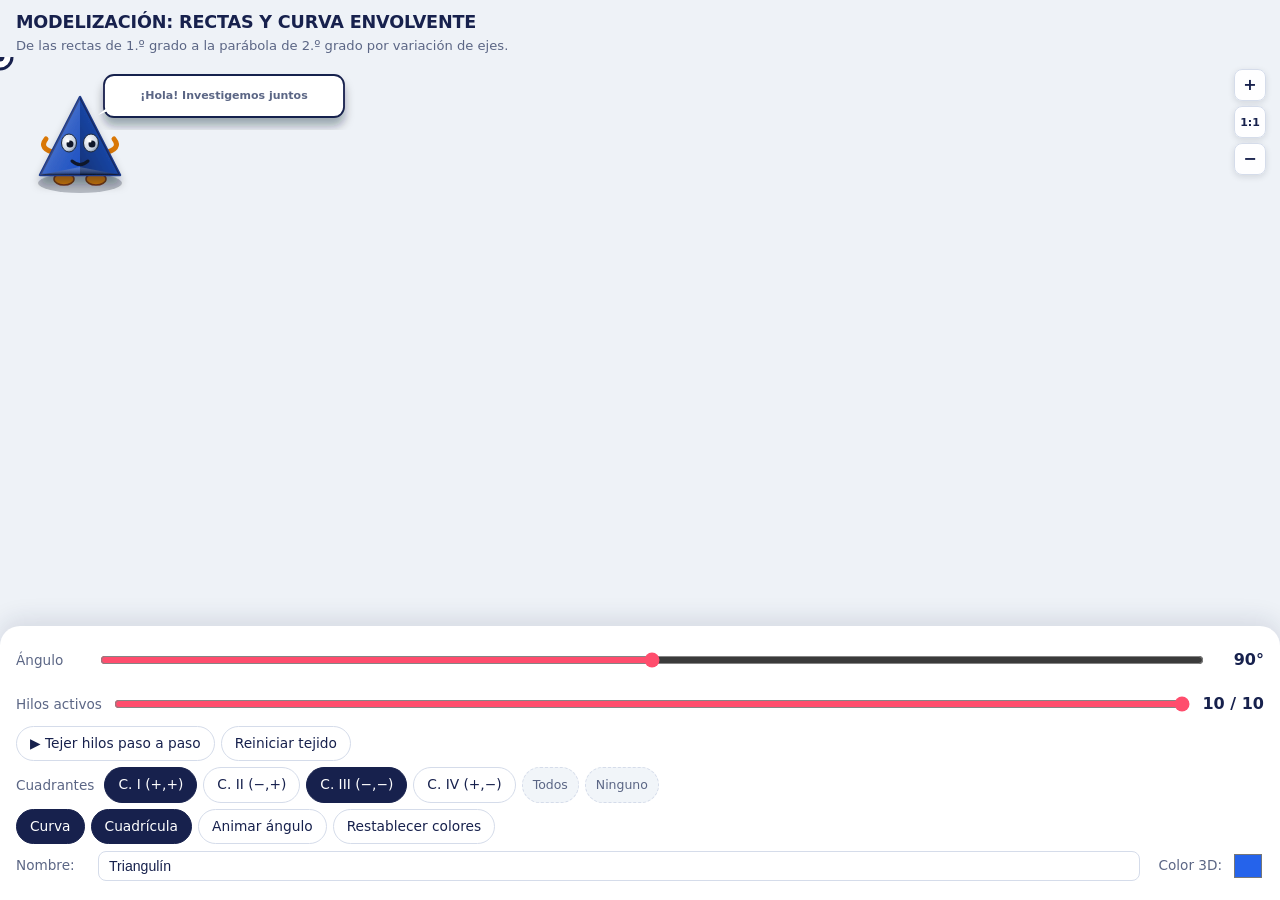
==== commit 41f3923d: "Incorporar tejido paso a paso, preguntas detonantes y comentarios de 60 y 120 grados" ====
--- a/rectas-y-curva.html
+++ b/rectas-y-curva.html
@@ -3,7 +3,7 @@
 <head>
   <meta charset="utf-8">
   <meta name="viewport" content="width=device-width, initial-scale=1.0">
-  <title>RECTAS Y CURVAS ENTRE EJES</title>
+  <title>RECTAS Y CURVAS ENTRE EJES (MODELIZACIÓN DIDÁCTICA)</title>
   <style>
     :root{--bg:#eef2f7;--ink:#17214d;--mut:#5b6685;--card:#fff;--acc:#ff4d6d;--line:#d5dcea}
     *{box-sizing:border-box}
@@ -13,7 +13,6 @@
     h1{font-size:1.1rem;margin:0;letter-spacing:-.01em}
     header p{margin:2px 0 0;font-size:.82rem;color:var(--mut)}
 
-    /* Contenedor relativo para posicionar los botones de Zoom */
     .canvas-wrap{position:relative;flex:1;min-height:0;width:100%;overflow:hidden}
     #cv{width:100%;height:100%;display:block;touch-action:none;user-select:none;-webkit-user-select:none}
     #cv text{font-family:inherit;font-size:11px;fill:var(--mut);pointer-events:none}
@@ -24,7 +23,7 @@
     .dim{opacity:.12}
     #hd{cursor:grab;touch-action:none}
 
-    /* Botones de Zoom discretos arriba a la derecha */
+    /* Botones de Zoom discretos */
     .zoom-controls{
       position:absolute;
       top:12px;
@@ -56,7 +55,7 @@
 
     .bottom{background:var(--card);border-radius:20px 20px 0 0;box-shadow:0 -6px 24px rgba(23,33,77,.12);padding:12px 16px calc(12px + env(safe-area-inset-bottom))}
     .row{display:flex;align-items:center;gap:10px;margin:6px 0}
-    .row label{font-size:.85rem;color:var(--mut);min-width:68px}
+    .row label{font-size:.85rem;color:var(--mut);min-width:72px}
     .row output{font-weight:700;min-width:48px;text-align:right;font-variant-numeric:tabular-nums}
 
     .input-text{flex:1;padding:6px 10px;border-radius:8px;border:1.5px solid var(--line);background:#fff;font-size:.88rem;color:var(--ink)}
@@ -75,6 +74,7 @@
     #sheet h2 i{width:14px;height:14px;border-radius:50%;display:inline-block;border:2px solid #fff;box-shadow:0 0 0 1.5px var(--line)}
     #sbody{max-height:26vh;overflow:auto;font-size:.92rem;margin-top:10px}
     #sbody p{margin:0 0 8px}
+    #sbody code{background:#eef2f7;padding:2px 6px;border-radius:6px;font-size:.85rem}
     .sw{display:flex;flex-wrap:wrap;gap:10px;align-items:center}
     .sw button.c{width:34px;height:34px;padding:0;border-radius:50%;border:3px solid #fff;box-shadow:0 0 0 1.5px var(--line)}
     [hidden]{display:none!important}
@@ -91,8 +91,8 @@
 </head>
 <body>
 <header>
-  <h1>RECTAS Y CURVAS EN LOS CUADRANTES</h1>
-  <p>Compara el comportamiento de las curvas y los ángulos entre diferentes cuadrantes.</p>
+  <h1>MODELIZACIÓN: RECTAS Y CURVA ENVOLVENTE</h1>
+  <p>De las rectas de 1.º grado a la parábola de 2.º grado por variación de ejes.</p>
 </header>
 
 <div class="canvas-wrap">
@@ -152,10 +152,12 @@
       <circle cx="-12" cy="4" r="1.5" fill="#ffffff"/>
       <circle cx="10" cy="4" r="1.5" fill="#ffffff"/>
       <path id="char-mouth" d="M -8 24 Q 0 31 8 24" stroke="#0f172a" stroke-width="3" fill="none" stroke-linecap="round"/>
-      <g id="bubble" transform="translate(24, -54)">
-        <rect rx="9" ry="9" width="155" height="32" fill="#ffffff" stroke="#17214d" stroke-width="1.8" filter="url(#shadow3d)"/>
-        <polygon points="4,24 -6,31 12,24" fill="#ffffff"/>
-        <text id="char-speech" x="77" y="20" text-anchor="middle" font-size="11" font-weight="700" fill="#17214d">¡Hola!</text>
+      
+      <!-- Globo de diálogo con ancho ampliado para preguntas pedagógicas -->
+      <g id="bubble" transform="translate(24, -62)">
+        <rect id="speech-box" rx="10" ry="10" width="240" height="42" fill="#ffffff" stroke="#17214d" stroke-width="1.8" filter="url(#shadow3d)"/>
+        <polygon points="4,32 -6,40 14,32" fill="#ffffff"/>
+        <text id="char-speech" x="120" y="24" text-anchor="middle" font-size="10.5" font-weight="700" fill="#17214d">¡Hola! Investigemos juntos</text>
       </g>
     </g>
   </svg>
@@ -170,10 +172,16 @@
   
   <div class="btns" id="pre"></div>
 
+  <!-- Tejer hilos paso a paso -->
   <div class="row">
-    <label for="n">Rectas</label>
-    <input id="n" type="range" min="1" max="50" step="1" value="10">
-    <output id="nv">10</output>
+    <label for="visibleLines">Hilos activos</label>
+    <input id="visibleLines" type="range" min="0" max="10" step="1" value="10">
+    <output id="lineCountVal">10 / 10</output>
+  </div>
+
+  <div class="btns">
+    <button class="chip" id="bStepPlay">▶ Tejer hilos paso a paso</button>
+    <button class="chip" id="bStepReset">Reiniciar tejido</button>
   </div>
 
   <div class="row">
@@ -191,7 +199,7 @@
   <div class="btns">
     <button class="chip" id="bCurve" aria-pressed="true">Curva</button>
     <button class="chip" id="bGrid" aria-pressed="true">Cuadrícula</button>
-    <button class="chip" id="bAnim" aria-pressed="false">Animar</button>
+    <button class="chip" id="bAnim" aria-pressed="false">Animar ángulo</button>
     <button class="chip" id="bReset">Restablecer colores</button>
   </div>
 
@@ -206,7 +214,7 @@
 <section class="bottom" id="sheet" hidden>
   <h2><i id="sdot"></i><span id="stitle"></span></h2>
   <div class="btns" id="stabs">
-    <button data-t="info">Información</button>
+    <button data-t="info">Información y Ecuaciones</button>
     <button data-t="color">Cambiar color</button>
     <button data-t="vis" id="tvis">Atenuar</button>
     <button data-t="close">Volver</button>
@@ -219,8 +227,11 @@
 var $=function(s){return document.querySelector(s)};
 var S={
   th:90,
-  n:10,
-  zoom:1.0, // Nivel de zoom multiplicador
+  n:10,              // Total de divisiones (clavos del 1 al 10)
+  visibleLines:10,   // Cantidad de hilos visibles actualmente
+  stepPlaying:false, // Control de tejido paso a paso
+  stepTimer:null,
+  zoom:1.0,
   quads:{I:true, II:false, III:true, IV:false},
   curve:true,
   grid:true,
@@ -239,6 +250,12 @@
 var NAME={ex:'Eje X (horizontal)',ey:'Eje Y (inclinado)',curve:'Curva Envolvente',ang:'Ángulo'};
 var PAL=['#1d4ed8','#0f766e','#16a34a','#f59e0b','#ff4d6d','#c026d3','#7c3aed','#17214d'];
 
+var PREGUNTAS=[
+  "¿Los hilos son rectos o curvos? ¿Por qué se ve una curva en el borde?",
+  "¿Qué pasa con la pendiente a medida que nos acercamos al eje X?",
+  "¿Se rompe la curva si el ángulo no es de 90°?"
+];
+
 function isLine(id){return /^l_\w+_\d+$/.test(id)}
 function lineAuto(i){return 'hsl('+(205+(i-1)/Math.max(1,S.n-1)*140)+',68%,46%)'}
 function colOf(id){if(S.col[id])return S.col[id];return isLine(id)?lineAuto(+id.split('_')[2]):DEF[id]}
@@ -264,10 +281,8 @@
   var scX=(w-2*M)/spanX;
   var scY=(h-2*M-24)/spanY;
   
-  // Se aplica el multiplicador de zoom
   var sc=Math.min(scX,scY) * S.zoom;
   V.sc=sc;
-
   V.ox=w/2;
   V.oy=h/2;
 
@@ -282,7 +297,6 @@
       '<path class="hit" d="'+d+'"/></g>';
   }
 
-  // Generador de badge con texto negro e infalible lectura sobre las rectas
   function angleBadge(tx, ty, angleVal){
     return '<g style="pointer-events:none; isolation:isolate;">'+
       '<rect x="'+(tx-22)+'" y="'+(ty-12)+'" width="44" height="22" rx="6" fill="#ffffff" stroke="#000000" stroke-width="1.8" filter="url(#shadow3d)"/>'+
@@ -316,7 +330,7 @@
     o+='<path d="'+g+'" stroke="#cbd5e1" stroke-width="1" stroke-dasharray="3,3" fill="none"/>';
   }
 
-  /* 3. RECTAS Y CURVAS */
+  /* 3. RECTAS Y CURVAS POR CADA CUADRANTE SELECCIONADO */
   var quadSigns={
     'I':{sx:1,sy:1},
     'II':{sx:-1,sy:1},
@@ -329,15 +343,19 @@
     var sx=quadSigns[qKey].sx;
     var sy=quadSigns[qKey].sy;
 
-    for(var j=1;j<=n;j++){
+    // Solo se dibujan hasta S.visibleLines (tejido progresivo)
+    for(var j=1;j<=S.visibleLines;j++){
       var id='l_'+qKey+'_'+j;
       o+=el(id, seg(P(sx*j, 0), P(0, sy*(L-j))), 2);
     }
 
-    if(S.curve){
+    // La curva envolvente se muestra si está activa y hay al menos 4 rectas tejidas
+    if(S.curve && S.visibleLines>=4){
       var dCurve='';
-      for(var i=0;i<=80;i++){
-        var t=i/80;
+      var maxT=S.visibleLines/n;
+      var steps=Math.round(80*maxT);
+      for(var i=0;i<=steps;i++){
+        var t=(i/steps)*maxT;
         var p=P(sx*L*t*t, sy*L*(1-t)*(1-t));
         dCurve+=(i?'L':'M')+pt(p);
       }
@@ -349,7 +367,6 @@
   var r=Math.min(48, sc*L*0.3);
   var O=P(0,0);
 
-  // Cuadrante I
   if(S.quads.I && S.th>1){
     var pX=P(r/sc, 0), pY=P(0, r/sc);
     var midA=rad(S.th/2);
@@ -357,7 +374,6 @@
     var tx=O[0]+(r+24)*Math.cos(midA), ty=O[1]-(r+24)*Math.sin(midA);
     o+=angleBadge(tx, ty, Math.round(S.th));
   }
-  // Cuadrante II
   if(S.quads.II && S.th<179){
     var pXm=P(-r/sc, 0), pY=P(0, r/sc);
     var midA_II=rad(180 - (180-S.th)/2);
@@ -365,7 +381,6 @@
     var tx2=O[0]+(r+24)*Math.cos(midA_II), ty2=O[1]-(r+24)*Math.sin(midA_II);
     o+=angleBadge(tx2, ty2, Math.round(180-S.th));
   }
-  // Cuadrante III
   if(S.quads.III && S.th>1){
     var pXm=P(-r/sc, 0), pYm=P(0, -r/sc);
     var midA_III=rad(180 + S.th/2);
@@ -373,242 +388,8 @@
     var tx3=O[0]+(r+24)*Math.cos(midA_III), ty3=O[1]-(r+24)*Math.sin(midA_III);
     o+=angleBadge(tx3, ty3, Math.round(S.th));
   }
-  // Cuadrante IV
   if(S.quads.IV && S.th<179){
     var pX=P(r/sc, 0), pYm=P(0, -r/sc);
     var midA_IV=rad(360 - (180-S.th)/2);
     o+='<path d="M'+pt(O)+'L'+pt(pYm)+'A'+r+','+r+' 0 0 0 '+pt(pX)+'Z" fill="#10b981" fill-opacity="0.3" stroke="#10b981" stroke-width="2"/>';
-    var tx4=O[0]+(r+24)*Math.cos(midA_IV), ty4=O[1]-(r+24)*Math.sin(midA_IV);
-    o+=angleBadge(tx4, ty4, Math.round(180-S.th));
-  }
-
-  /* 5. EJES CARTESIANOS */
-  o+=el('ex', seg(P(-L,0), P(L,0)), 3.5);
-  o+=el('ey', seg(P(0,-L), P(0,L)), 3.5);
-
-  /* 6. MARCAS Y NÚMEROS EN EJES */
-  var st=n>24?5:n>13?2:1;
-  for(var m=-n;m<=n;m+=st){
-    if(m===0) continue;
-    var px=P(m,0), py=P(0,m);
-    o+='<line x1="'+px[0]+'" y1="'+(px[1]-4)+'" x2="'+px[0]+'" y2="'+(px[1]+4)+'" stroke="#1d4ed8" stroke-width="1.5"/>';
-    o+='<text x="'+px[0].toFixed(1)+'" y="'+(px[1]+16).toFixed(1)+'" text-anchor="middle" font-weight="600">'+m+'</text>';
-    
-    if(S.th>5 && S.th<175){
-      o+='<line x1="'+(py[0]-4)+'" y1="'+py[1]+'" x2="'+(py[0]+4)+'" y2="'+py[1]+'" stroke="#0f766e" stroke-width="1.5"/>';
-      o+='<text x="'+(py[0]-9).toFixed(1)+'" y="'+(py[1]+4).toFixed(1)+'" text-anchor="end" font-weight="600">'+m+'</text>';
-    }
-  }
-
-  var eXp=P(L+0.7,0), eXm=P(-L-0.7,0), eYp=P(0,L+0.7), eYm=P(0,-L-0.7);
-  o+='<text x="'+eXp[0]+'" y="'+(eXp[1]+4)+'" fill="#1d4ed8" font-weight="bold">+X</text>';
-  o+='<text x="'+eXm[0]+'" y="'+(eXm[1]+4)+'" fill="#1d4ed8" font-weight="bold" text-anchor="end">−X</text>';
-  o+='<text x="'+eYp[0]+'" y="'+(eYp[1]-6)+'" fill="#0f766e" font-weight="bold" text-anchor="middle">+Y</text>';
-  o+='<text x="'+eYm[0]+'" y="'+(eYm[1]+14)+'" fill="#0f766e" font-weight="bold" text-anchor="middle">−Y</text>';
-
-  scene.innerHTML=o;
-
-  var hp=P(0,L);
-  hd.setAttribute('transform','translate('+hp[0].toFixed(1)+','+hp[1].toFixed(1)+')');
-  updateCharExpression();
-}
-
-function info(id){
-  var n=S.n,th=Math.round(S.th);
-  if(id==='ex')return '<p><b>Eje X:</b> Eje horizontal (−'+n+' a +'+n+').</p>';
-  if(id==='ey')return '<p><b>Eje Y:</b> Eje móvil a '+th+'° con el semieje +X.</p>';
-  if(id.indexOf('curve')===0)return '<p><b>Curva Envolvente:</b> Generada por rectas tangentes.</p>';
-  if(isLine(id)){
-    var parts=id.split('_');
-    return '<p><b>Recta '+parts[2]+'</b> en '+parts[1]+'.</p>';
-  }
-  return '<p>Elemento seleccionado: '+id+'</p>';
-}
-
-function sheet(){
-  var id=S.sel;if(!id)return;
-  $('#stitle').textContent=name(id);
-  $('#sdot').style.background=colOf(id);
-  $('#tvis').textContent=S.off[id]?'Mostrar':'Atenuar';
-  var bs=document.querySelectorAll('#stabs button');
-  for(var i=0;i<bs.length;i++)bs[i].classList.toggle('on',bs[i].dataset.t===S.tab);
-  var b=$('#sbody');
-  if(S.tab==='info')b.innerHTML=info(id);
-  else if(S.tab==='color'){
-    var h='<div class="sw">';
-    PAL.forEach(function(p){h+='<button class="c" data-c="'+p+'" style="background:'+p+'"></button>'});
-    h+='<input type="color" id="cpick" value="#1d4ed8"></div>';
-    b.innerHTML=h;
-  } else b.innerHTML='<p>'+(S.off[id]?'Elemento atenuado.':'Elemento visible.')+'</p>';
-}
-
-function open(id){S.sel=id;S.tab='info';$('#ctrl').hidden=true;$('#sheet').hidden=false;sheet();render()}
-function close(){S.sel=null;$('#sheet').hidden=true;$('#ctrl').hidden=false;render()}
-
-scene.addEventListener('click',function(e){var g=e.target.closest('[data-id]');if(g)open(g.dataset.id);else if(S.sel)close()});
-$('#stabs').addEventListener('click',function(e){
-  var t=e.target.dataset.t;if(!t)return;
-  if(t==='close')return close();
-  if(t==='vis'){S.off[S.sel]=!S.off[S.sel];S.tab='vis';render();return sheet()}
-  S.tab=t;sheet();
-});
-$('#sbody').addEventListener('click',function(e){
-  var b=e.target.closest('button');if(!b)return;
-  if(b.dataset.c){S.col[S.sel]=b.dataset.c;render();sheet()}
-});
-$('#sbody').addEventListener('input',function(e){
-  if(e.target.id==='cpick'){S.col[S.sel]=e.target.value;render();$('#sdot').style.background=e.target.value}
-});
-
-function sync(){
-  var t=Math.round(S.th);$('#th').value=t;$('#thv').textContent=t+'°';
-  $('#n').value=S.n;$('#nv').textContent=S.n;
-  render();if(S.sel&&S.tab==='info')sheet();
-}
-$('#th').addEventListener('input',function(e){S.anim=false;pa();S.th=+e.target.value;sync()});
-$('#n').addEventListener('input',function(e){S.n=+e.target.value;sync()});
-
-/* Gestión de Zoom */
-$('#zoomIn').onclick=function(){S.zoom=Math.min(3.0, S.zoom+0.2);render()};
-$('#zoomOut').onclick=function(){S.zoom=Math.max(0.4, S.zoom-0.2);render()};
-$('#zoomReset').onclick=function(){S.zoom=1.0;render()};
-
-// Zoom opcional con la rueda del ratón
-svg.addEventListener('wheel',function(e){
-  e.preventDefault();
-  if(e.deltaY<0) S.zoom=Math.min(3.0, S.zoom+0.1);
-  else S.zoom=Math.max(0.4, S.zoom-0.1);
-  render();
-},{passive:false});
-
-/* Gestión de Cuadrantes */
-$('#quadBtns').addEventListener('click',function(e){
-  var q=e.target.dataset.q;
-  if(q){
-    S.quads[q]=!S.quads[q];
-    e.target.classList.toggle('on', S.quads[q]);
-    e.target.setAttribute('aria-pressed', S.quads[q]);
-    render();
-  }
-});
-$('#qAll').onclick=function(){
-  ['I','II','III','IV'].forEach(function(k){
-    S.quads[k]=true;
-    var btn=$('#quadBtns button[data-q="'+k+'"]');
-    if(btn){btn.classList.add('on');btn.setAttribute('aria-pressed', true);}
-  });
-  render();
-};
-$('#qClear').onclick=function(){
-  ['I','II','III','IV'].forEach(function(k){
-    S.quads[k]=false;
-    var btn=$('#quadBtns button[data-q="'+k+'"]');
-    if(btn){btn.classList.remove('on');btn.setAttribute('aria-pressed', false);}
-  });
-  render();
-};
-
-$('#pre').innerHTML='';
-[0, 45, 90, 135, 180].forEach(function(a){
-  var b=document.createElement('button');b.textContent=a+'°';
-  b.onclick=function(){S.anim=false;pa();S.th=a;sync()};$('#pre').appendChild(b)});
-
-function tog(id,key){$(id).onclick=function(){S[key]=!S[key];this.setAttribute('aria-pressed',S[key]);if(key==='anim'){if(S.anim)loop()}render()}}
-tog('#bCurve','curve');tog('#bGrid','grid');tog('#bAnim','anim');
-$('#bReset').onclick=function(){S.col={};S.off={};render();if(S.sel)sheet()};
-function pa(){$('#bAnim').setAttribute('aria-pressed',S.anim)}
-
-var drag=false;
-hd.addEventListener('pointerdown',function(e){drag=true;S.anim=false;pa();hd.setPointerCapture(e.pointerId);e.preventDefault()});
-hd.addEventListener('pointermove',function(e){if(!drag)return;
-  var r=svg.getBoundingClientRect(),dx=e.clientX-r.left-V.ox,dy=V.oy-(e.clientY-r.top);
-  var deg=Math.atan2(dy,dx)*180/Math.PI;
-  if(deg<0){deg=dx>=0?0:180}
-  S.th=Math.max(0,Math.min(180,deg));
-  sync()});
-hd.addEventListener('pointerup',function(){drag=false});
-hd.addEventListener('pointercancel',function(){drag=false});
-
-var dir=1,last=0;
-function loop(){last=performance.now();requestAnimationFrame(step)}
-function step(t){
-  if(!S.anim)return;
-  var dt=Math.min(.05,(t-last)/1000);last=t;
-  S.th+=dir*26*dt;
-  if(S.th>=180){S.th=180;dir=-1}
-  if(S.th<=0){S.th=0;dir=1}
-  sync();requestAnimationFrame(step)}
-
-var ch=$('#char'),chMouth=$('#char-mouth'),chSpeech=$('#char-speech');
-var armL=$('#arm-l'),armR=$('#arm-r'),baseBody=$('#char-base');
-var charPos={x:80,y:80},charDrag=false,charOffset={x:0,y:0};
-
-function updateCharPos(){ch.setAttribute('transform','translate('+charPos.x+','+charPos.y+')')}
-
-function updateCharExpression(){
-  var th=Math.round(S.th);
-  var nom=S.charName||'Tri';
-  if(th===0){
-    chMouth.setAttribute('d','M -6 28 L 6 28');
-    chSpeech.textContent=nom+': 0° Superpuestos';
-  } else if(th===180){
-    chMouth.setAttribute('d','M -10 22 Q 0 34 10 22 Z');
-    chSpeech.textContent=nom+': 180° Recta llana';
-  } else if(th<70){
-    chMouth.setAttribute('d','M -5 27 A 5 5 0 1 0 5 27 A 5 5 0 1 0 -5 27');
-    chSpeech.textContent=nom+': I ('+th+'°) vs II ('+(180-th)+'°)';
-  } else if(th>115){
-    chMouth.setAttribute('d','M -10 21 Q 0 33 10 21 Z');
-    chSpeech.textContent=nom+': I ('+th+'°) vs II ('+(180-th)+'°)';
-  } else {
-    chMouth.setAttribute('d','M -8 24 Q 0 31 8 24');
-    chSpeech.textContent=nom+': 90° Ángulo recto';
-  }
-}
-
-$('#triName').addEventListener('input',function(e){
-  S.charName=e.target.value.trim()||'Tri';
-  updateCharExpression();
-});
-$('#triColor').addEventListener('input',function(e){
-  baseBody.setAttribute('fill',e.target.value);
-});
-
-ch.addEventListener('pointerdown',function(e){
-  charDrag=true;
-  var r=svg.getBoundingClientRect();
-  charOffset.x=(e.clientX-r.left)-charPos.x;
-  charOffset.y=(e.clientY-r.top)-charPos.y;
-  ch.setPointerCapture(e.pointerId);
-  chSpeech.textContent=S.charName+': ¡Wiii!';
-  e.stopPropagation();
-});
-
-ch.addEventListener('pointermove',function(e){
-  if(!charDrag)return;
-  var r=svg.getBoundingClientRect();
-  charPos.x=Math.max(50,Math.min(r.width-50,(e.clientX-r.left)-charOffset.x));
-  charPos.y=Math.max(50,Math.min(r.height-50,(e.clientY-r.top)-charOffset.y));
-  updateCharPos();
-});
-
-ch.addEventListener('pointerup',function(){if(charDrag){charDrag=false;updateCharExpression()}});
-ch.addEventListener('pointercancel',function(){charDrag=false});
-
-var bob=0;
-setInterval(function(){
-  if(!charDrag){
-    bob+=0.06;
-    $('#foot-l').setAttribute('cy',42+Math.sin(bob)*1.8);
-    $('#foot-r').setAttribute('cy',42-Math.sin(bob)*1.8);
-  }
-},50);
-
-new ResizeObserver(render).observe(svg);
-window.addEventListener('resize',render);
-updateCharPos();
-sync();
-})();
-</script>
-</body>
-</html>+    var tx4=O[0]+(r+24)*Math.cos(midA_IV), ty4=O[1]-(
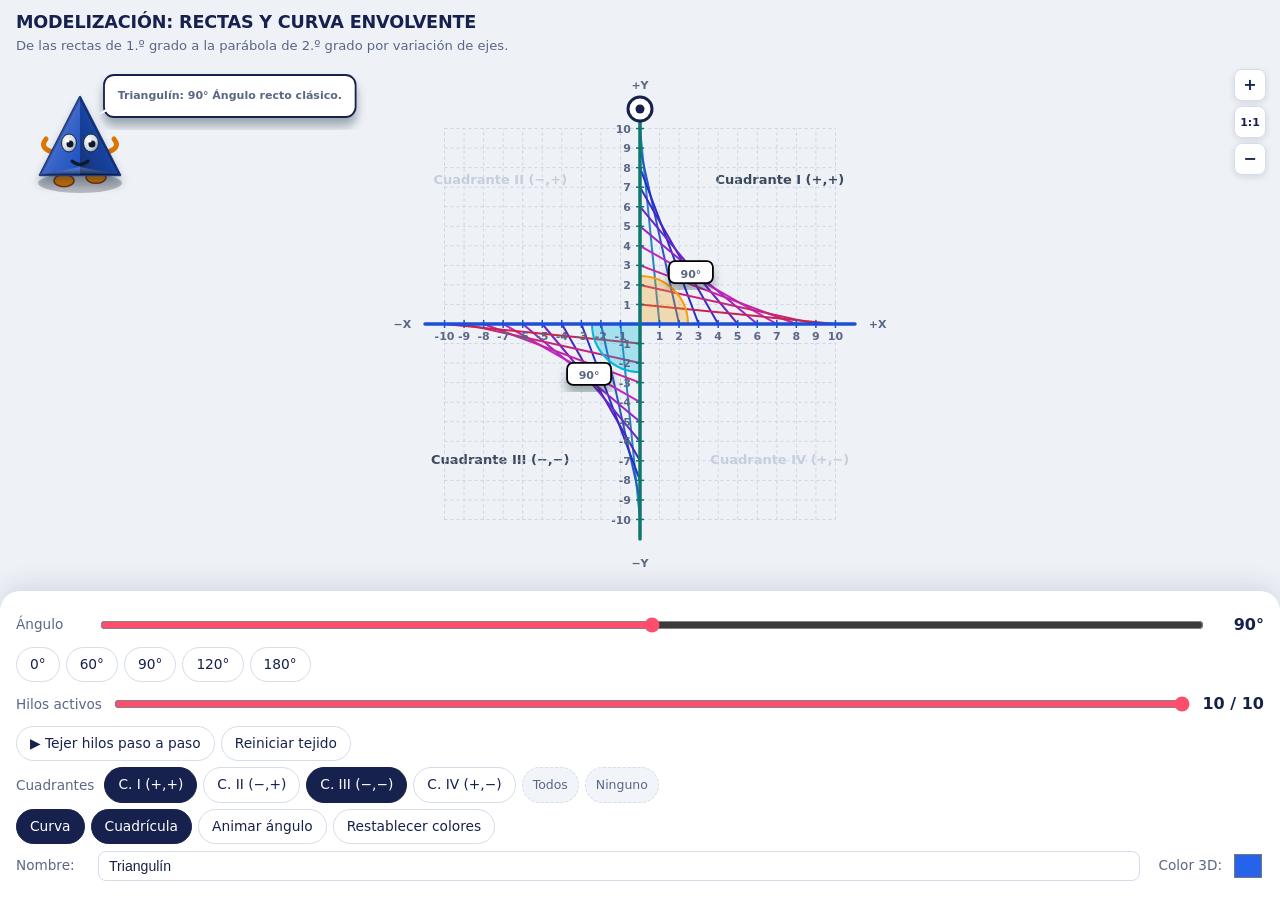
==== commit ee270f0b: "Incorporar tejido paso a paso, preguntas detonantes y comentarios de 60 y 120 grados" ====
--- a/rectas-y-curva.html
+++ b/rectas-y-curva.html
@@ -392,4 +392,323 @@
     var pX=P(r/sc, 0), pYm=P(0, -r/sc);
     var midA_IV=rad(360 - (180-S.th)/2);
     o+='<path d="M'+pt(O)+'L'+pt(pYm)+'A'+r+','+r+' 0 0 0 '+pt(pX)+'Z" fill="#10b981" fill-opacity="0.3" stroke="#10b981" stroke-width="2"/>';
-    var tx4=O[0]+(r+24)*Math.cos(midA_IV), ty4=O[1]-(+    var tx4=O[0]+(r+24)*Math.cos(midA_IV), ty4=O[1]-(r+24)*Math.sin(midA_IV);
+    o+=angleBadge(tx4, ty4, Math.round(180-S.th));
+  }
+
+  /* 5. EJES CARTESIANOS */
+  o+=el('ex', seg(P(-L,0), P(L,0)), 3.5);
+  o+=el('ey', seg(P(0,-L), P(0,L)), 3.5);
+
+  /* 6. MARCAS Y NÚMEROS EN EJES */
+  var st=n>24?5:n>13?2:1;
+  for(var m=-n;m<=n;m+=st){
+    if(m===0) continue;
+    var px=P(m,0), py=P(0,m);
+    o+='<line x1="'+px[0]+'" y1="'+(px[1]-4)+'" x2="'+px[0]+'" y2="'+(px[1]+4)+'" stroke="#1d4ed8" stroke-width="1.5"/>';
+    o+='<text x="'+px[0].toFixed(1)+'" y="'+(px[1]+16).toFixed(1)+'" text-anchor="middle" font-weight="600">'+m+'</text>';
+    
+    if(S.th>5 && S.th<175){
+      o+='<line x1="'+(py[0]-4)+'" y1="'+py[1]+'" x2="'+(py[0]+4)+'" y2="'+py[1]+'" stroke="#0f766e" stroke-width="1.5"/>';
+      o+='<text x="'+(py[0]-9).toFixed(1)+'" y="'+(py[1]+4).toFixed(1)+'" text-anchor="end" font-weight="600">'+m+'</text>';
+    }
+  }
+
+  var eXp=P(L+0.7,0), eXm=P(-L-0.7,0), eYp=P(0,L+0.7), eYm=P(0,-L-0.7);
+  o+='<text x="'+eXp[0]+'" y="'+(eXp[1]+4)+'" fill="#1d4ed8" font-weight="bold">+X</text>';
+  o+='<text x="'+eXm[0]+'" y="'+(eXm[1]+4)+'" fill="#1d4ed8" font-weight="bold" text-anchor="end">−X</text>';
+  o+='<text x="'+eYp[0]+'" y="'+(eYp[1]-6)+'" fill="#0f766e" font-weight="bold" text-anchor="middle">+Y</text>';
+  o+='<text x="'+eYm[0]+'" y="'+(eYm[1]+14)+'" fill="#0f766e" font-weight="bold" text-anchor="middle">−Y</text>';
+
+  scene.innerHTML=o;
+
+  var hp=P(0,L);
+  hd.setAttribute('transform','translate('+hp[0].toFixed(1)+','+hp[1].toFixed(1)+')');
+}
+
+/* Panel de información con deducción analítica formal del anexo */
+function info(id){
+  var n=S.n, th=Math.round(S.th), L=n+1;
+  if(id==='ex')return '<p><b>Eje X:</b> Eje horizontal (−'+n+' a +'+n+').</p>';
+  if(id==='ey')return '<p><b>Eje Y:</b> Eje móvil a '+th+'° con el semieje +X y '+(180-th)+'° con el semieje −X.</p>';
+  if(id.indexOf('curve')===0){
+    return '<p><b>Curva Envolvente (Función Cuadrática emergente):</b></p>' +
+           '<p>Ecuación en coordenadas locales: <code>√x + √y = √'+L+'</code></p>' +
+           '<p>Forma cuadrática implícita: <code>(x − y)² − '+(2*L)+'(x + y) + '+(L*L)+' = 0</code></p>' +
+           '<p><i>Aunque cada hilo individual responde a una ecuación de primer grado (recta), la frontera envolvente define una curva cuadrática de segundo grado.</i></p>';
+  }
+  if(isLine(id)){
+    var parts=id.split('_');
+    var k=+parts[2];
+    var m = -((L-k)/k).toFixed(2);
+    return '<p><b>Hilo / Recta '+k+' ('+parts[1]+'):</b></p>' +
+           '<p>Une el punto ('+k+', 0) con (0, '+(L-k)+').</p>' +
+           '<p>Ecuación segmentaria: <code>x/'+k+' + y/'+(L-k)+' = 1</code></p>' +
+           '<p>Ecuación explícita (1.º grado): <code>y = '+m+'x + '+(L-k)+'</code></p>';
+  }
+  return '<p>Elemento seleccionado: '+id+'</p>';
+}
+
+function sheet(){
+  var id=S.sel;if(!id)return;
+  $('#stitle').textContent=name(id);
+  $('#sdot').style.background=colOf(id);
+  $('#tvis').textContent=S.off[id]?'Mostrar':'Atenuar';
+  var bs=document.querySelectorAll('#stabs button');
+  for(var i=0;i<bs.length;i++)bs[i].classList.toggle('on',bs[i].dataset.t===S.tab);
+  var b=$('#sbody');
+  if(S.tab==='info')b.innerHTML=info(id);
+  else if(S.tab==='color'){
+    var h='<div class="sw">';
+    PAL.forEach(function(p){h+='<button class="c" data-c="'+p+'" style="background:'+p+'"></button>'});
+    h+='<input type="color" id="cpick" value="#1d4ed8"></div>';
+    b.innerHTML=h;
+  } else b.innerHTML='<p>'+(S.off[id]?'Elemento atenuado.':'Elemento visible.')+'</p>';
+}
+
+function open(id){S.sel=id;S.tab='info';$('#ctrl').hidden=true;$('#sheet').hidden=false;sheet();render()}
+function close(){S.sel=null;$('#sheet').hidden=true;$('#ctrl').hidden=false;render()}
+
+scene.addEventListener('click',function(e){var g=e.target.closest('[data-id]');if(g)open(g.dataset.id);else if(S.sel)close()});
+$('#stabs').addEventListener('click',function(e){
+  var t=e.target.dataset.t;if(!t)return;
+  if(t==='close')return close();
+  if(t==='vis'){S.off[S.sel]=!S.off[S.sel];S.tab='vis';render();return sheet()}
+  S.tab=t;sheet();
+});
+$('#sbody').addEventListener('click',function(e){
+  var b=e.target.closest('button');if(!b)return;
+  if(b.dataset.c){S.col[S.sel]=b.dataset.c;render();sheet()}
+});
+$('#sbody').addEventListener('input',function(e){
+  if(e.target.id==='cpick'){S.col[S.sel]=e.target.value;render();$('#sdot').style.background=e.target.value}
+});
+
+function sync(){
+  var t=Math.round(S.th);$('#th').value=t;$('#thv').textContent=t+'°';
+  $('#visibleLines').value=S.visibleLines;
+  $('#lineCountVal').textContent=S.visibleLines+' / '+S.n;
+  render();if(S.sel&&S.tab==='info')sheet();
+}
+$('#th').addEventListener('input',function(e){S.anim=false;pa();S.th=+e.target.value;sync();updateCharExpression()});
+
+/* Tejido progresivo de hilos */
+$('#visibleLines').addEventListener('input',function(e){
+  stopStepPlay();
+  S.visibleLines=+e.target.value;
+  sync();
+});
+
+$('#bStepPlay').onclick=function(){
+  if(S.stepPlaying){
+    stopStepPlay();
+  } else {
+    S.stepPlaying=true;
+    this.textContent='⏸ Pausar tejido';
+    if(S.visibleLines>=S.n) S.visibleLines=0;
+    S.stepTimer=setInterval(function(){
+      if(S.visibleLines<S.n){
+        S.visibleLines++;
+        sync();
+      } else {
+        stopStepPlay();
+      }
+    },550);
+  }
+};
+
+$('#bStepReset').onclick=function(){
+  stopStepPlay();
+  S.visibleLines=0;
+  sync();
+};
+
+function stopStepPlay(){
+  S.stepPlaying=false;
+  clearInterval(S.stepTimer);
+  $('#bStepPlay').textContent='▶ Tejer hilos paso a paso';
+}
+
+/* Botones de ángulos directos (incluidos 60° y 120° de la planificación) */
+$('#pre').innerHTML='';
+[0, 60, 90, 120, 180].forEach(function(a){
+  var b=document.createElement('button');
+  b.textContent=a+'°';
+  b.onclick=function(){
+    S.anim=false;pa();S.th=a;sync();
+    // Diálogos específicos pedidos para 60° y 120°
+    if(a===60){
+      say("¡Ángulo agudo de 60°! Mirá cómo se comprime la parábola.");
+    } else if(a===120){
+      say("¡Ángulo obtuso de 120°! Mirá cómo se ensancha.");
+    } else {
+      updateCharExpression();
+    }
+  };
+  $('#pre').appendChild(b);
+});
+
+/* Zoom */
+$('#zoomIn').onclick=function(){S.zoom=Math.min(3.0, S.zoom+0.2);render()};
+$('#zoomOut').onclick=function(){S.zoom=Math.max(0.4, S.zoom-0.2);render()};
+$('#zoomReset').onclick=function(){S.zoom=1.0;render()};
+
+svg.addEventListener('wheel',function(e){
+  e.preventDefault();
+  if(e.deltaY<0) S.zoom=Math.min(3.0, S.zoom+0.1);
+  else S.zoom=Math.max(0.4, S.zoom-0.1);
+  render();
+},{passive:false});
+
+/* Gestión de Cuadrantes */
+$('#quadBtns').addEventListener('click',function(e){
+  var q=e.target.dataset.q;
+  if(q){
+    S.quads[q]=!S.quads[q];
+    e.target.classList.toggle('on', S.quads[q]);
+    e.target.setAttribute('aria-pressed', S.quads[q]);
+    render();
+    lanzarPreguntaAleatoria();
+  }
+});
+$('#qAll').onclick=function(){
+  ['I','II','III','IV'].forEach(function(k){
+    S.quads[k]=true;
+    var btn=$('#quadBtns button[data-q="'+k+'"]');
+    if(btn){btn.classList.add('on');btn.setAttribute('aria-pressed', true);}
+  });
+  render();
+  lanzarPreguntaAleatoria();
+};
+$('#qClear').onclick=function(){
+  ['I','II','III','IV'].forEach(function(k){
+    S.quads[k]=false;
+    var btn=$('#quadBtns button[data-q="'+k+'"]');
+    if(btn){btn.classList.remove('on');btn.setAttribute('aria-pressed', false);}
+  });
+  render();
+};
+
+function tog(id,key){$(id).onclick=function(){S[key]=!S[key];this.setAttribute('aria-pressed',S[key]);if(key==='anim'){if(S.anim)loop()}render()}}
+tog('#bCurve','curve');tog('#bGrid','grid');tog('#bAnim','anim');
+$('#bReset').onclick=function(){S.col={};S.off={};render();if(S.sel)sheet()};
+function pa(){$('#bAnim').setAttribute('aria-pressed',S.anim)}
+
+/* Arrastre de eje Y */
+var drag=false;
+hd.addEventListener('pointerdown',function(e){drag=true;S.anim=false;pa();hd.setPointerCapture(e.pointerId);e.preventDefault()});
+hd.addEventListener('pointermove',function(e){if(!drag)return;
+  var r=svg.getBoundingClientRect(),dx=e.clientX-r.left-V.ox,dy=V.oy-(e.clientY-r.top);
+  var deg=Math.atan2(dy,dx)*180/Math.PI;
+  if(deg<0){deg=dx>=0?0:180}
+  S.th=Math.max(0,Math.min(180,deg));
+  sync();
+  updateCharExpression();
+});
+hd.addEventListener('pointerup',function(){drag=false});
+hd.addEventListener('pointercancel',function(){drag=false});
+
+/* Animación */
+var dir=1,last=0;
+function loop(){last=performance.now();requestAnimationFrame(step)}
+function step(t){
+  if(!S.anim)return;
+  var dt=Math.min(.05,(t-last)/1000);last=t;
+  S.th+=dir*26*dt;
+  if(S.th>=180){S.th=180;dir=-1}
+  if(S.th<=0){S.th=0;dir=1}
+  sync();
+  updateCharExpression();
+  requestAnimationFrame(step);
+}
+
+/* Personaje Triángulo */
+var ch=$('#char'),chMouth=$('#char-mouth'),chSpeech=$('#char-speech'),speechBox=$('#speech-box');
+var armL=$('#arm-l'),armR=$('#arm-r'),baseBody=$('#char-base');
+var charPos={x:80,y:80},charDrag=false,charOffset={x:0,y:0};
+
+function updateCharPos(){ch.setAttribute('transform','translate('+charPos.x+','+charPos.y+')')}
+
+function say(texto){
+  var nom=S.charName||'Tri';
+  chSpeech.textContent=nom+': '+texto;
+  // Ajustar ancho del cuadro según extensión
+  var len=chSpeech.textContent.length;
+  var w=Math.max(160, Math.min(320, len*6.8));
+  speechBox.setAttribute('width', w);
+  chSpeech.setAttribute('x', w/2);
+}
+
+function updateCharExpression(){
+  var th=Math.round(S.th);
+  if(th===60){
+    say("¡Ángulo agudo de 60°! Mirá cómo se comprime la parábola.");
+  } else if(th===120){
+    say("¡Ángulo obtuso de 120°! Mirá cómo se ensancha.");
+  } else if(th===0){
+    chMouth.setAttribute('d','M -6 28 L 6 28');
+    say("0° Superpuestos sobre una semirrecta.");
+  } else if(th===180){
+    chMouth.setAttribute('d','M -10 22 Q 0 34 10 22 Z');
+    say("180° Recta continua.");
+  } else if(th===90){
+    chMouth.setAttribute('d','M -8 24 Q 0 31 8 24');
+    say("90° Ángulo recto clásico.");
+  } else {
+    say("Ángulo: "+th+"°");
+  }
+}
+
+function lanzarPreguntaAleatoria(){
+  var preg = PREGUNTAS[Math.floor(Math.random()*PREGUNTAS.length)];
+  say(preg);
+}
+
+$('#triName').addEventListener('input',function(e){
+  S.charName=e.target.value.trim()||'Tri';
+  updateCharExpression();
+});
+$('#triColor').addEventListener('input',function(e){
+  baseBody.setAttribute('fill',e.target.value);
+});
+
+// Al tocar o arrastrar al personaje, lanza las preguntas detonantes
+ch.addEventListener('pointerdown',function(e){
+  charDrag=true;
+  var r=svg.getBoundingClientRect();
+  charOffset.x=(e.clientX-r.left)-charPos.x;
+  charOffset.y=(e.clientY-r.top)-charPos.y;
+  ch.setPointerCapture(e.pointerId);
+  lanzarPreguntaAleatoria();
+  e.stopPropagation();
+});
+
+ch.addEventListener('pointermove',function(e){
+  if(!charDrag)return;
+  var r=svg.getBoundingClientRect();
+  charPos.x=Math.max(50,Math.min(r.width-50,(e.clientX-r.left)-charOffset.x));
+  charPos.y=Math.max(50,Math.min(r.height-50,(e.clientY-r.top)-charOffset.y));
+  updateCharPos();
+});
+
+ch.addEventListener('pointerup',function(){charDrag=false});
+ch.addEventListener('pointercancel',function(){charDrag=false});
+
+var bob=0;
+setInterval(function(){
+  if(!charDrag){
+    bob+=0.06;
+    $('#foot-l').setAttribute('cy',42+Math.sin(bob)*1.8);
+    $('#foot-r').setAttribute('cy',42-Math.sin(bob)*1.8);
+  }
+},50);
+
+new ResizeObserver(render).observe(svg);
+window.addEventListener('resize',render);
+updateCharPos();
+sync();
+updateCharExpression();
+})();
+</script>
+</body>
+</html>
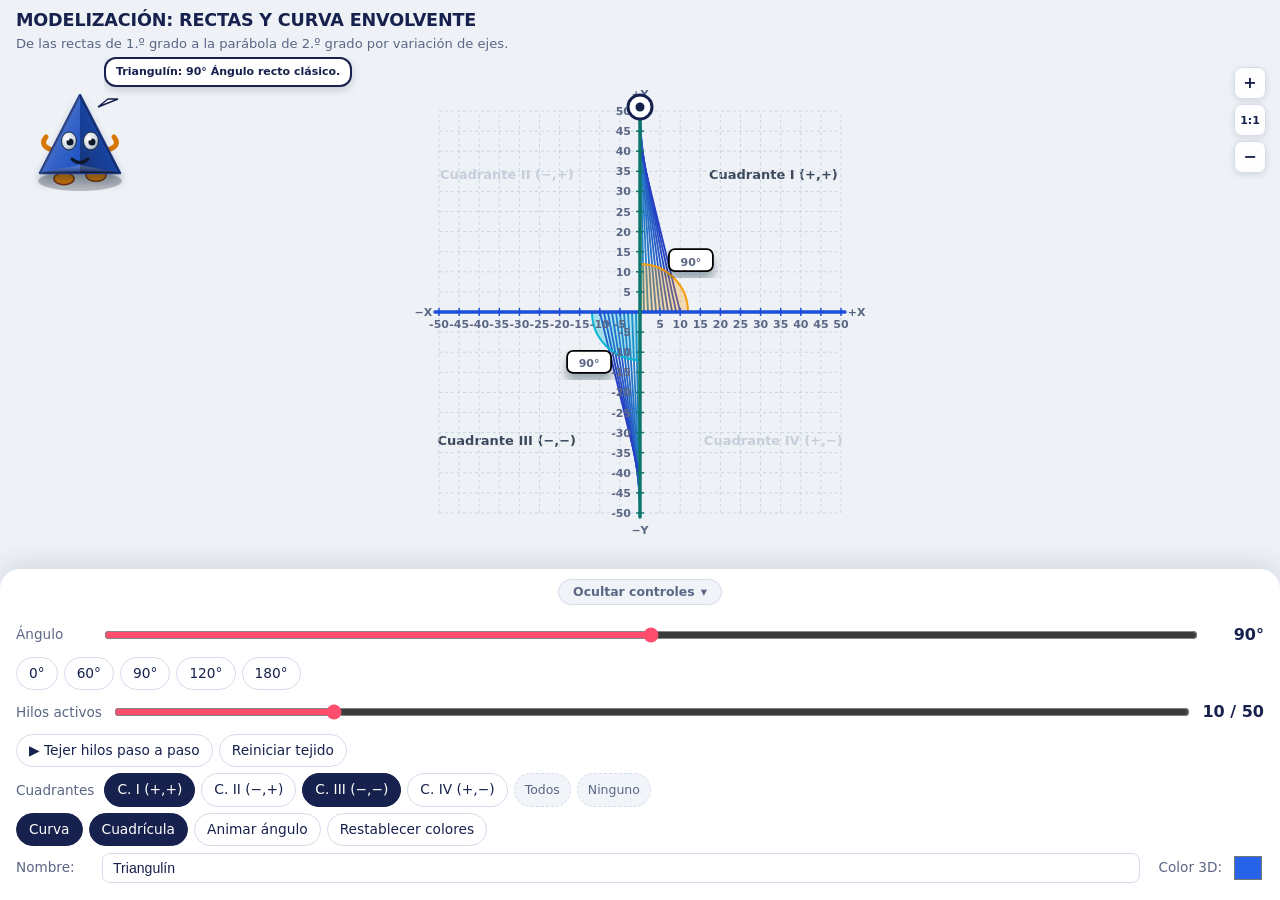
==== commit 83c95d56: "Sincronizar web con panel desplegable y preguntas adaptadas" ====
--- a/rectas-y-curva.html
+++ b/rectas-y-curva.html
@@ -7,9 +7,9 @@
   <style>
     :root{--bg:#eef2f7;--ink:#17214d;--mut:#5b6685;--card:#fff;--acc:#ff4d6d;--line:#d5dcea}
     *{box-sizing:border-box}
-    html,body{height:100%;margin:0}
+    html,body{height:100%;margin:0;overflow:hidden}
     body{display:flex;flex-direction:column;background:var(--bg);color:var(--ink);font:16px/1.4 system-ui,-apple-system,"Segoe UI",Roboto,sans-serif;padding-top:env(safe-area-inset-top);-webkit-tap-highlight-color:transparent}
-    header{padding:10px 16px 2px}
+    header{padding:8px 16px 2px;flex-shrink:0}
     h1{font-size:1.1rem;margin:0;letter-spacing:-.01em}
     header p{margin:2px 0 0;font-size:.82rem;color:var(--mut)}
 
@@ -23,7 +23,7 @@
     .dim{opacity:.12}
     #hd{cursor:grab;touch-action:none}
 
-    /* Botones de Zoom discretos */
+    /* Botones de Zoom flotantes */
     .zoom-controls{
       position:absolute;
       top:12px;
@@ -53,17 +53,61 @@
     .zoom-btn:hover{background:#ffffff;border-color:#94a3b8}
     .zoom-btn:active{transform:scale(0.95)}
 
-    .bottom{background:var(--card);border-radius:20px 20px 0 0;box-shadow:0 -6px 24px rgba(23,33,77,.12);padding:12px 16px calc(12px + env(safe-area-inset-bottom))}
+    /* Panel Desplegable */
+    .bottom{
+      background:var(--card);
+      border-radius:20px 20px 0 0;
+      box-shadow:0 -6px 24px rgba(23,33,77,.12);
+      padding:4px 16px calc(10px + env(safe-area-inset-bottom));
+      flex-shrink:0;
+      transition:transform 0.3s cubic-bezier(0.16, 1, 0.3, 1);
+      position:relative;
+      z-index:30;
+    }
+    .bottom.collapsed{
+      transform:translateY(calc(100% - 38px));
+    }
+
+    /* Tirador / Botón de colapso */
+    .panel-toggle-bar{
+      display:flex;
+      align-items:center;
+      justify-content:center;
+      padding:6px 0;
+      cursor:pointer;
+      user-select:none;
+    }
+    .panel-toggle-btn{
+      background:rgba(238,242,247,0.85);
+      border:1px solid var(--line);
+      font-size:0.78rem;
+      font-weight:600;
+      color:var(--mut);
+      padding:3px 14px;
+      border-radius:999px;
+      display:flex;
+      align-items:center;
+      gap:6px;
+      transition:background 0.2s, color 0.2s;
+    }
+    .panel-toggle-btn:hover{background:#e2e8f0;color:var(--ink)}
+
+    .panel-content{
+      max-height:38vh;
+      overflow-y:auto;
+      padding-top:2px;
+    }
+
     .row{display:flex;align-items:center;gap:10px;margin:6px 0}
-    .row label{font-size:.85rem;color:var(--mut);min-width:72px}
-    .row output{font-weight:700;min-width:48px;text-align:right;font-variant-numeric:tabular-nums}
+    .row label{font-size:.85rem;color:var(--mut);min-width:76px}
+    .row output{font-weight:700;min-width:54px;text-align:right;font-variant-numeric:tabular-nums}
 
     .input-text{flex:1;padding:6px 10px;border-radius:8px;border:1.5px solid var(--line);background:#fff;font-size:.88rem;color:var(--ink)}
     .color-picker{border:none;background:none;width:32px;height:32px;cursor:pointer;padding:0}
 
     input[type=range]{flex:1;accent-color:var(--acc);height:28px}
     .btns{display:flex;gap:6px;flex-wrap:wrap;margin:6px 0}
-    button{font:inherit;font-size:.86rem;border:1.5px solid var(--line);background:#fff;color:var(--ink);border-radius:999px;padding:7px 13px;cursor:pointer}
+    button{font:inherit;font-size:.86rem;border:1.5px solid var(--line);background:#fff;color:var(--ink);border-radius:999px;padding:6px 12px;cursor:pointer}
     button:focus-visible,input:focus-visible{outline:3px solid #7aa2ff;outline-offset:2px}
     button[aria-pressed=true],button.on{background:var(--ink);border-color:var(--ink);color:#fff}
 
@@ -87,6 +131,24 @@
       95%{transform:scaleY(0.1)}
     }
     #pupil-l,#pupil-r{transform-origin:center;animation:blink 4s infinite}
+
+    /* Globo de diálogo adaptativo HTML dentro de SVG */
+    .bubble-container{
+      background:#ffffff;
+      border:2px solid #17214d;
+      border-radius:12px;
+      padding:6px 10px;
+      font-size:11px;
+      font-weight:700;
+      color:#17214d;
+      line-height:1.25;
+      box-shadow:0 3px 8px rgba(15,23,42,0.18);
+      word-wrap:break-word;
+      white-space:normal;
+      display:inline-block;
+      max-width:270px;
+      pointer-events:none;
+    }
   </style>
 </head>
 <body>
@@ -96,7 +158,7 @@
 </header>
 
 <div class="canvas-wrap">
-  <!-- Botones de Zoom discretos -->
+  <!-- Botones de Zoom -->
   <div class="zoom-controls">
     <button class="zoom-btn" id="zoomIn" title="Acercar (Zoom +)">+</button>
     <button class="zoom-btn" id="zoomReset" title="Restablecer tamaño" style="font-size:11px;">1:1</button>
@@ -153,61 +215,73 @@
       <circle cx="10" cy="4" r="1.5" fill="#ffffff"/>
       <path id="char-mouth" d="M -8 24 Q 0 31 8 24" stroke="#0f172a" stroke-width="3" fill="none" stroke-linecap="round"/>
       
-      <!-- Globo de diálogo con ancho ampliado para preguntas pedagógicas -->
-      <g id="bubble" transform="translate(24, -62)">
-        <rect id="speech-box" rx="10" ry="10" width="240" height="42" fill="#ffffff" stroke="#17214d" stroke-width="1.8" filter="url(#shadow3d)"/>
-        <polygon points="4,32 -6,40 14,32" fill="#ffffff"/>
-        <text id="char-speech" x="120" y="24" text-anchor="middle" font-size="10.5" font-weight="700" fill="#17214d">¡Hola! Investigemos juntos</text>
+      <!-- Globo de diálogo inteligente autoadaptable -->
+      <g id="bubble" transform="translate(24, -68)">
+        <polygon points="4,32 -6,40 14,32" fill="#ffffff" stroke="#17214d" stroke-width="1.5"/>
+        <foreignObject x="0" y="-10" width="280" height="90">
+          <div xmlns="http://www.w3.org/1999/xhtml" id="char-speech" class="bubble-container">
+            ¡Hola! Investigemos juntos
+          </div>
+        </foreignObject>
       </g>
     </g>
   </svg>
 </div>
 
+<!-- Panel de Control Desplegable -->
 <section class="bottom" id="ctrl">
-  <div class="row">
-    <label for="th">Ángulo</label>
-    <input id="th" type="range" min="0" max="180" step="1" value="90">
-    <output id="thv">90°</output>
-  </div>
-  
-  <div class="btns" id="pre"></div>
-
-  <!-- Tejer hilos paso a paso -->
-  <div class="row">
-    <label for="visibleLines">Hilos activos</label>
-    <input id="visibleLines" type="range" min="0" max="10" step="1" value="10">
-    <output id="lineCountVal">10 / 10</output>
-  </div>
-
-  <div class="btns">
-    <button class="chip" id="bStepPlay">▶ Tejer hilos paso a paso</button>
-    <button class="chip" id="bStepReset">Reiniciar tejido</button>
-  </div>
-
-  <div class="row">
-    <label>Cuadrantes</label>
-    <div class="btns" id="quadBtns" style="margin:0;">
-      <button class="chip on" data-q="I" aria-pressed="true">C. I (+,+)</button>
-      <button class="chip" data-q="II" aria-pressed="false">C. II (−,+)</button>
-      <button class="chip on" data-q="III" aria-pressed="true">C. III (−,−)</button>
-      <button class="chip" data-q="IV" aria-pressed="false">C. IV (+,−)</button>
-      <button class="btn-sub" id="qAll">Todos</button>
-      <button class="btn-sub" id="qClear">Ninguno</button>
+  <!-- Pestaña para abrir/cerrar panel -->
+  <div class="panel-toggle-bar" id="panelToggle">
+    <div class="panel-toggle-btn" id="panelToggleText">
+      <span>Ocultar controles</span> <span id="panelToggleIcon">▾</span>
     </div>
   </div>
 
-  <div class="btns">
-    <button class="chip" id="bCurve" aria-pressed="true">Curva</button>
-    <button class="chip" id="bGrid" aria-pressed="true">Cuadrícula</button>
-    <button class="chip" id="bAnim" aria-pressed="false">Animar ángulo</button>
-    <button class="chip" id="bReset">Restablecer colores</button>
-  </div>
-
-  <div class="row char-settings">
-    <label for="triName">Nombre:</label>
-    <input type="text" id="triName" value="Triangulín" maxlength="15" class="input-text">
-    <label for="triColor" style="min-width:auto;margin-left:8px;">Color 3D:</label>
-    <input type="color" id="triColor" value="#2563eb" class="color-picker">
+  <div class="panel-content">
+    <div class="row">
+      <label for="th">Ángulo</label>
+      <input id="th" type="range" min="0" max="180" step="1" value="90">
+      <output id="thv">90°</output>
+    </div>
+    
+    <div class="btns" id="pre"></div>
+
+    <div class="row">
+      <label for="visibleLines">Hilos activos</label>
+      <input id="visibleLines" type="range" min="0" max="50" step="1" value="10">
+      <output id="lineCountVal">10 / 50</output>
+    </div>
+
+    <div class="btns">
+      <button class="chip" id="bStepPlay">▶ Tejer hilos paso a paso</button>
+      <button class="chip" id="bStepReset">Reiniciar tejido</button>
+    </div>
+
+    <div class="row">
+      <label>Cuadrantes</label>
+      <div class="btns" id="quadBtns" style="margin:0;">
+        <button class="chip on" data-q="I" aria-pressed="true">C. I (+,+)</button>
+        <button class="chip" data-q="II" aria-pressed="false">C. II (−,+)</button>
+        <button class="chip on" data-q="III" aria-pressed="true">C. III (−,−)</button>
+        <button class="chip" data-q="IV" aria-pressed="false">C. IV (+,−)</button>
+        <button class="btn-sub" id="qAll">Todos</button>
+        <button class="btn-sub" id="qClear">Ninguno</button>
+      </div>
+    </div>
+
+    <div class="btns">
+      <button class="chip" id="bCurve" aria-pressed="true">Curva</button>
+      <button class="chip" id="bGrid" aria-pressed="true">Cuadrícula</button>
+      <button class="chip" id="bAnim" aria-pressed="false">Animar ángulo</button>
+      <button class="chip" id="bReset">Restablecer colores</button>
+    </div>
+
+    <div class="row char-settings">
+      <label for="triName">Nombre:</label>
+      <input type="text" id="triName" value="Triangulín" maxlength="15" class="input-text">
+      <label for="triColor" style="min-width:auto;margin-left:8px;">Color 3D:</label>
+      <input type="color" id="triColor" value="#2563eb" class="color-picker">
+    </div>
   </div>
 </section>
 
@@ -227,9 +301,9 @@
 var $=function(s){return document.querySelector(s)};
 var S={
   th:90,
-  n:10,              // Total de divisiones (clavos del 1 al 10)
-  visibleLines:10,   // Cantidad de hilos visibles actualmente
-  stepPlaying:false, // Control de tejido paso a paso
+  n:50,              // Capacidad máxima de hilos
+  visibleLines:10,   // Cantidad inicial
+  stepPlaying:false,
   stepTimer:null,
   zoom:1.0,
   quads:{I:true, II:false, III:true, IV:false},
@@ -322,7 +396,7 @@
   /* 2. CUADRÍCULA */
   if(S.grid && s>0.04){
     var g='';
-    var step=n>20?2:1;
+    var step=n>20?5:1;
     for(var k=-n;k<=n;k+=step){
       g+=seg(P(k,-n),P(k,n));
       g+=seg(P(-n,k),P(n,k));
@@ -330,7 +404,7 @@
     o+='<path d="'+g+'" stroke="#cbd5e1" stroke-width="1" stroke-dasharray="3,3" fill="none"/>';
   }
 
-  /* 3. RECTAS Y CURVAS POR CADA CUADRANTE SELECCIONADO */
+  /* 3. RECTAS Y CURVAS */
   var quadSigns={
     'I':{sx:1,sy:1},
     'II':{sx:-1,sy:1},
@@ -343,13 +417,11 @@
     var sx=quadSigns[qKey].sx;
     var sy=quadSigns[qKey].sy;
 
-    // Solo se dibujan hasta S.visibleLines (tejido progresivo)
     for(var j=1;j<=S.visibleLines;j++){
       var id='l_'+qKey+'_'+j;
-      o+=el(id, seg(P(sx*j, 0), P(0, sy*(L-j))), 2);
-    }
-
-    // La curva envolvente se muestra si está activa y hay al menos 4 rectas tejidas
+      o+=el(id, seg(P(sx*j, 0), P(0, sy*(L-j))), 1.8);
+    }
+
     if(S.curve && S.visibleLines>=4){
       var dCurve='';
       var maxT=S.visibleLines/n;
@@ -363,7 +435,7 @@
     }
   });
 
-  /* 4. SECTORES Y NÚMEROS DE GRADOS EN NEGRO NÍTIDO */
+  /* 4. SECTORES Y GRADOS */
   var r=Math.min(48, sc*L*0.3);
   var O=P(0,0);
 
@@ -426,7 +498,6 @@
   hd.setAttribute('transform','translate('+hp[0].toFixed(1)+','+hp[1].toFixed(1)+')');
 }
 
-/* Panel de información con deducción analítica formal del anexo */
 function info(id){
   var n=S.n, th=Math.round(S.th), L=n+1;
   if(id==='ex')return '<p><b>Eje X:</b> Eje horizontal (−'+n+' a +'+n+').</p>';
@@ -492,7 +563,7 @@
 }
 $('#th').addEventListener('input',function(e){S.anim=false;pa();S.th=+e.target.value;sync();updateCharExpression()});
 
-/* Tejido progresivo de hilos */
+/* Tejido progresivo rápido */
 $('#visibleLines').addEventListener('input',function(e){
   stopStepPlay();
   S.visibleLines=+e.target.value;
@@ -513,7 +584,7 @@
       } else {
         stopStepPlay();
       }
-    },550);
+    }, 120); // Velocidad fluida
   }
 };
 
@@ -529,14 +600,12 @@
   $('#bStepPlay').textContent='▶ Tejer hilos paso a paso';
 }
 
-/* Botones de ángulos directos (incluidos 60° y 120° de la planificación) */
 $('#pre').innerHTML='';
 [0, 60, 90, 120, 180].forEach(function(a){
   var b=document.createElement('button');
   b.textContent=a+'°';
   b.onclick=function(){
     S.anim=false;pa();S.th=a;sync();
-    // Diálogos específicos pedidos para 60° y 120°
     if(a===60){
       say("¡Ángulo agudo de 60°! Mirá cómo se comprime la parábola.");
     } else if(a===120){
@@ -548,7 +617,6 @@
   $('#pre').appendChild(b);
 });
 
-/* Zoom */
 $('#zoomIn').onclick=function(){S.zoom=Math.min(3.0, S.zoom+0.2);render()};
 $('#zoomOut').onclick=function(){S.zoom=Math.max(0.4, S.zoom-0.2);render()};
 $('#zoomReset').onclick=function(){S.zoom=1.0;render()};
@@ -560,7 +628,6 @@
   render();
 },{passive:false});
 
-/* Gestión de Cuadrantes */
 $('#quadBtns').addEventListener('click',function(e){
   var q=e.target.dataset.q;
   if(q){
@@ -594,7 +661,6 @@
 $('#bReset').onclick=function(){S.col={};S.off={};render();if(S.sel)sheet()};
 function pa(){$('#bAnim').setAttribute('aria-pressed',S.anim)}
 
-/* Arrastre de eje Y */
 var drag=false;
 hd.addEventListener('pointerdown',function(e){drag=true;S.anim=false;pa();hd.setPointerCapture(e.pointerId);e.preventDefault()});
 hd.addEventListener('pointermove',function(e){if(!drag)return;
@@ -608,7 +674,6 @@
 hd.addEventListener('pointerup',function(){drag=false});
 hd.addEventListener('pointercancel',function(){drag=false});
 
-/* Animación */
 var dir=1,last=0;
 function loop(){last=performance.now();requestAnimationFrame(step)}
 function step(t){
@@ -623,7 +688,7 @@
 }
 
 /* Personaje Triángulo */
-var ch=$('#char'),chMouth=$('#char-mouth'),chSpeech=$('#char-speech'),speechBox=$('#speech-box');
+var ch=$('#char'),chMouth=$('#char-mouth'),chSpeech=$('#char-speech');
 var armL=$('#arm-l'),armR=$('#arm-r'),baseBody=$('#char-base');
 var charPos={x:80,y:80},charDrag=false,charOffset={x:0,y:0};
 
@@ -631,12 +696,7 @@
 
 function say(texto){
   var nom=S.charName||'Tri';
-  chSpeech.textContent=nom+': '+texto;
-  // Ajustar ancho del cuadro según extensión
-  var len=chSpeech.textContent.length;
-  var w=Math.max(160, Math.min(320, len*6.8));
-  speechBox.setAttribute('width', w);
-  chSpeech.setAttribute('x', w/2);
+  chSpeech.innerHTML='<strong>'+nom+':</strong> '+texto;
 }
 
 function updateCharExpression(){
@@ -655,7 +715,7 @@
     chMouth.setAttribute('d','M -8 24 Q 0 31 8 24');
     say("90° Ángulo recto clásico.");
   } else {
-    say("Ángulo: "+th+"°");
+    say("Ángulo actual: "+th+"°");
   }
 }
 
@@ -672,7 +732,6 @@
   baseBody.setAttribute('fill',e.target.value);
 });
 
-// Al tocar o arrastrar al personaje, lanza las preguntas detonantes
 ch.addEventListener('pointerdown',function(e){
   charDrag=true;
   var r=svg.getBoundingClientRect();
@@ -693,6 +752,15 @@
 
 ch.addEventListener('pointerup',function(){charDrag=false});
 ch.addEventListener('pointercancel',function(){charDrag=false});
+
+/* Lógica del panel plegable/desplegable */
+var panelOpen=true;
+$('#panelToggle').onclick=function(){
+  panelOpen=!panelOpen;
+  $('#ctrl').classList.toggle('collapsed', !panelOpen);
+  $('#panelToggleText').innerHTML=panelOpen ? '<span>Ocultar controles</span> <span>▾</span>' : '<span>Mostrar controles</span> <span>▴</span>';
+  setTimeout(render, 320); // Recalcula el tamaño del plano al desplegar o plegar
+};
 
 var bob=0;
 setInterval(function(){
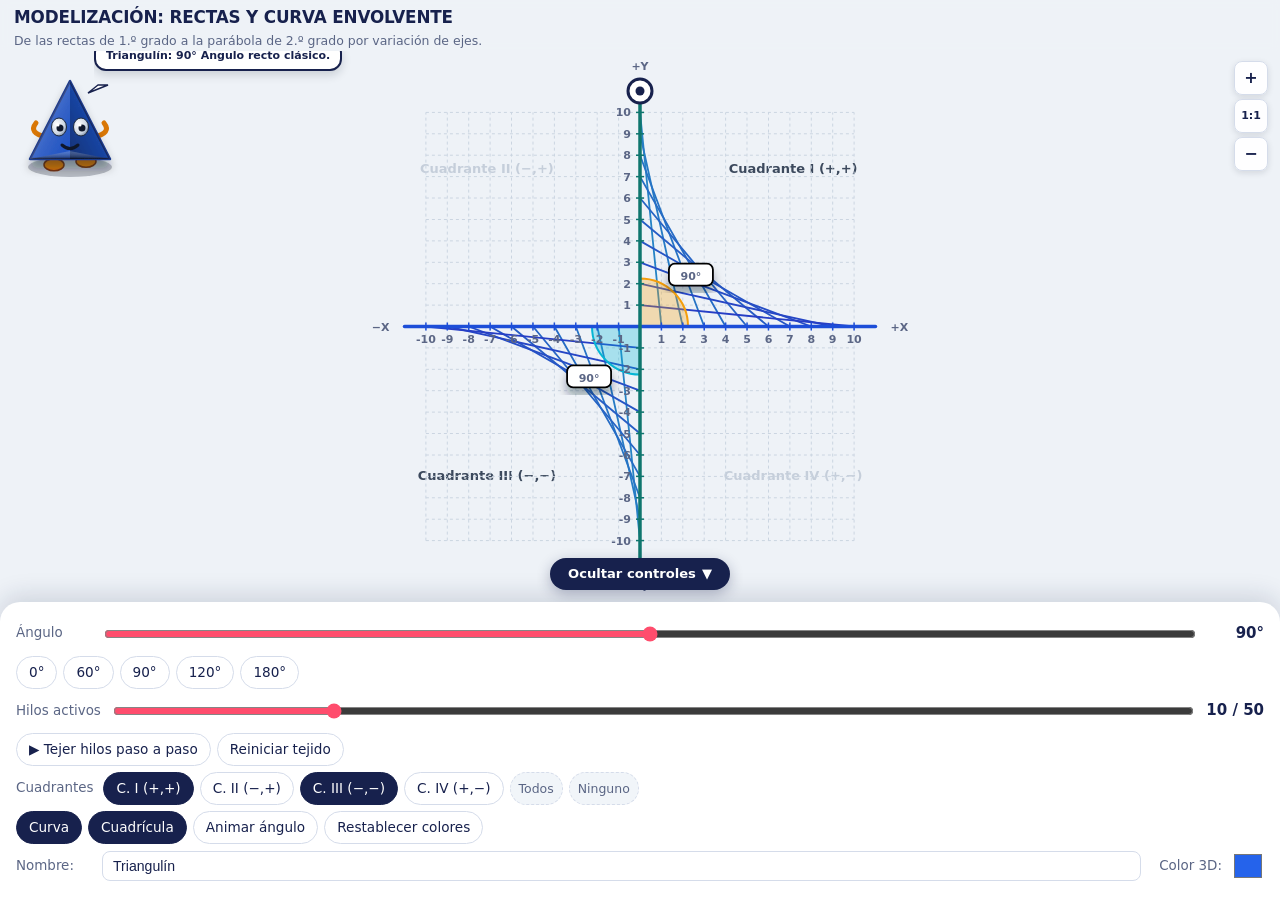
==== commit 967782d4: "Corregir boton ocultar controles, centrado automatico de ejes y dialogo adaptable" ====
--- a/rectas-y-curva.html
+++ b/rectas-y-curva.html
@@ -2,17 +2,19 @@
 <html lang="es">
 <head>
   <meta charset="utf-8">
-  <meta name="viewport" content="width=device-width, initial-scale=1.0">
+  <meta name="viewport" content="width=device-width, initial-scale=1.0, maximum-scale=1.0, user-scalable=no">
   <title>RECTAS Y CURVAS ENTRE EJES (MODELIZACIÓN DIDÁCTICA)</title>
   <style>
     :root{--bg:#eef2f7;--ink:#17214d;--mut:#5b6685;--card:#fff;--acc:#ff4d6d;--line:#d5dcea}
     *{box-sizing:border-box}
     html,body{height:100%;margin:0;overflow:hidden}
-    body{display:flex;flex-direction:column;background:var(--bg);color:var(--ink);font:16px/1.4 system-ui,-apple-system,"Segoe UI",Roboto,sans-serif;padding-top:env(safe-area-inset-top);-webkit-tap-highlight-color:transparent}
-    header{padding:8px 16px 2px;flex-shrink:0}
-    h1{font-size:1.1rem;margin:0;letter-spacing:-.01em}
-    header p{margin:2px 0 0;font-size:.82rem;color:var(--mut)}
-
+    body{display:flex;flex-direction:column;background:var(--bg);color:var(--ink);font:15px/1.4 system-ui,-apple-system,"Segoe UI",Roboto,sans-serif;-webkit-tap-highlight-color:transparent}
+    
+    header{padding:6px 14px 2px;flex-shrink:0;z-index:10;background:rgba(238,242,247,0.85);backdrop-filter:blur(4px)}
+    h1{font-size:1.05rem;margin:0;letter-spacing:-.01em}
+    header p{margin:2px 0 0;font-size:.78rem;color:var(--mut)}
+
+    /* Contenedor que ocupa todo el espacio disponible */
     .canvas-wrap{position:relative;flex:1;min-height:0;width:100%;overflow:hidden}
     #cv{width:100%;height:100%;display:block;touch-action:none;user-select:none;-webkit-user-select:none}
     #cv text{font-family:inherit;font-size:11px;fill:var(--mut);pointer-events:none}
@@ -23,23 +25,22 @@
     .dim{opacity:.12}
     #hd{cursor:grab;touch-action:none}
 
-    /* Botones de Zoom flotantes */
+    /* Botones de Zoom discretos arriba a la derecha */
     .zoom-controls{
       position:absolute;
-      top:12px;
-      right:14px;
+      top:10px;
+      right:12px;
       display:flex;
       flex-direction:column;
-      gap:5px;
-      z-index:20;
+      gap:4px;
+      z-index:25;
     }
     .zoom-btn{
-      width:32px;
-      height:32px;
+      width:34px;
+      height:34px;
       padding:0;
       font-size:16px;
       font-weight:bold;
-      line-height:1;
       display:flex;
       align-items:center;
       justify-content:center;
@@ -49,70 +50,66 @@
       color:var(--ink);
       box-shadow:0 2px 6px rgba(15,23,42,0.12);
       backdrop-filter:blur(4px);
-    }
-    .zoom-btn:hover{background:#ffffff;border-color:#94a3b8}
+      cursor:pointer;
+    }
+    .zoom-btn:hover{background:#ffffff}
     .zoom-btn:active{transform:scale(0.95)}
 
-    /* Panel Desplegable */
+    /* Botón flotante para ocultar / mostrar controles */
+    #panelToggleBtn{
+      position:absolute;
+      bottom:12px;
+      left:50%;
+      transform:translateX(-50%);
+      z-index:40;
+      background:var(--ink);
+      color:#fff;
+      border:none;
+      border-radius:999px;
+      padding:7px 18px;
+      font-size:0.82rem;
+      font-weight:600;
+      box-shadow:0 4px 14px rgba(23,33,77,0.3);
+      display:flex;
+      align-items:center;
+      gap:6px;
+      cursor:pointer;
+      transition:transform 0.2s, background 0.2s;
+    }
+    #panelToggleBtn:hover{background:#1e293b}
+    #panelToggleBtn:active{transform:translateX(-50%) scale(0.96)}
+
+    /* Panel inferior */
     .bottom{
       background:var(--card);
       border-radius:20px 20px 0 0;
-      box-shadow:0 -6px 24px rgba(23,33,77,.12);
-      padding:4px 16px calc(10px + env(safe-area-inset-bottom));
+      box-shadow:0 -6px 24px rgba(23,33,77,.15);
+      padding:10px 16px calc(12px + env(safe-area-inset-bottom));
       flex-shrink:0;
-      transition:transform 0.3s cubic-bezier(0.16, 1, 0.3, 1);
-      position:relative;
       z-index:30;
-    }
+      max-height:48vh;
+      overflow-y:auto;
+      transition:all 0.3s cubic-bezier(0.16, 1, 0.3, 1);
+    }
+    /* Clase que oculta el panel completamente */
     .bottom.collapsed{
-      transform:translateY(calc(100% - 38px));
-    }
-
-    /* Tirador / Botón de colapso */
-    .panel-toggle-bar{
-      display:flex;
-      align-items:center;
-      justify-content:center;
-      padding:6px 0;
-      cursor:pointer;
-      user-select:none;
-    }
-    .panel-toggle-btn{
-      background:rgba(238,242,247,0.85);
-      border:1px solid var(--line);
-      font-size:0.78rem;
-      font-weight:600;
-      color:var(--mut);
-      padding:3px 14px;
-      border-radius:999px;
-      display:flex;
-      align-items:center;
-      gap:6px;
-      transition:background 0.2s, color 0.2s;
-    }
-    .panel-toggle-btn:hover{background:#e2e8f0;color:var(--ink)}
-
-    .panel-content{
-      max-height:38vh;
-      overflow-y:auto;
-      padding-top:2px;
+      display:none !important;
     }
 
     .row{display:flex;align-items:center;gap:10px;margin:6px 0}
-    .row label{font-size:.85rem;color:var(--mut);min-width:76px}
-    .row output{font-weight:700;min-width:54px;text-align:right;font-variant-numeric:tabular-nums}
+    .row label{font-size:.84rem;color:var(--mut);min-width:76px}
+    .row output{font-weight:700;min-width:56px;text-align:right;font-variant-numeric:tabular-nums}
 
     .input-text{flex:1;padding:6px 10px;border-radius:8px;border:1.5px solid var(--line);background:#fff;font-size:.88rem;color:var(--ink)}
     .color-picker{border:none;background:none;width:32px;height:32px;cursor:pointer;padding:0}
 
     input[type=range]{flex:1;accent-color:var(--acc);height:28px}
     .btns{display:flex;gap:6px;flex-wrap:wrap;margin:6px 0}
-    button{font:inherit;font-size:.86rem;border:1.5px solid var(--line);background:#fff;color:var(--ink);border-radius:999px;padding:6px 12px;cursor:pointer}
+    button{font:inherit;font-size:.85rem;border:1.5px solid var(--line);background:#fff;color:var(--ink);border-radius:999px;padding:6px 12px;cursor:pointer}
     button:focus-visible,input:focus-visible{outline:3px solid #7aa2ff;outline-offset:2px}
     button[aria-pressed=true],button.on{background:var(--ink);border-color:var(--ink);color:#fff}
 
-    .btn-sub{font-size:0.78rem;padding:5px 10px;background:#f1f5f9;border:1px dashed var(--line);color:var(--mut)}
-    .btn-sub:hover{background:#e2e8f0;color:var(--ink)}
+    .btn-sub{font-size:0.78rem;padding:4px 8px;background:#f1f5f9;border:1px dashed var(--line);color:var(--mut)}
 
     #sheet h2{font-size:1.05rem;margin:0 0 8px;display:flex;align-items:center;gap:8px}
     #sheet h2 i{width:14px;height:14px;border-radius:50%;display:inline-block;border:2px solid #fff;box-shadow:0 0 0 1.5px var(--line)}
@@ -132,8 +129,8 @@
     }
     #pupil-l,#pupil-r{transform-origin:center;animation:blink 4s infinite}
 
-    /* Globo de diálogo adaptativo HTML dentro de SVG */
-    .bubble-container{
+    /* Cuadro de diálogo HTML flexible adaptable al texto */
+    .bubble-card{
       background:#ffffff;
       border:2px solid #17214d;
       border-radius:12px;
@@ -141,13 +138,12 @@
       font-size:11px;
       font-weight:700;
       color:#17214d;
-      line-height:1.25;
-      box-shadow:0 3px 8px rgba(15,23,42,0.18);
-      word-wrap:break-word;
+      line-height:1.3;
+      box-shadow:0 4px 10px rgba(15,23,42,0.16);
+      word-break:break-word;
       white-space:normal;
       display:inline-block;
-      max-width:270px;
-      pointer-events:none;
+      max-width:280px;
     }
   </style>
 </head>
@@ -164,6 +160,11 @@
     <button class="zoom-btn" id="zoomReset" title="Restablecer tamaño" style="font-size:11px;">1:1</button>
     <button class="zoom-btn" id="zoomOut" title="Alejar (Zoom −)">−</button>
   </div>
+
+  <!-- Botón Flotante para Alternar Panel -->
+  <button id="panelToggleBtn">
+    <span id="panelToggleText">Ocultar controles</span> <span id="panelToggleIcon">▼</span>
+  </button>
 
   <svg id="cv" role="img" aria-label="Ejes cartesianos y rectas envolventes">
     <defs>
@@ -192,7 +193,7 @@
     <g id="scene"></g>
     <g id="hd"><circle r="24" fill="transparent"/><circle r="12" fill="#fff" stroke="#17214d" stroke-width="3"/><circle r="4.5" fill="#17214d"/></g>
     
-    <!-- Personaje Triángulo Realista / 3D -->
+    <!-- Personaje Triángulo -->
     <g id="char" transform="translate(80, 80)" style="cursor: grab;">
       <ellipse cx="0" cy="46" rx="42" ry="10" fill="#0f172a" opacity="0.25" />
       <g id="char-feet">
@@ -215,11 +216,11 @@
       <circle cx="10" cy="4" r="1.5" fill="#ffffff"/>
       <path id="char-mouth" d="M -8 24 Q 0 31 8 24" stroke="#0f172a" stroke-width="3" fill="none" stroke-linecap="round"/>
       
-      <!-- Globo de diálogo inteligente autoadaptable -->
+      <!-- Globo de diálogo adaptable -->
       <g id="bubble" transform="translate(24, -68)">
         <polygon points="4,32 -6,40 14,32" fill="#ffffff" stroke="#17214d" stroke-width="1.5"/>
-        <foreignObject x="0" y="-10" width="280" height="90">
-          <div xmlns="http://www.w3.org/1999/xhtml" id="char-speech" class="bubble-container">
+        <foreignObject x="0" y="-12" width="290" height="96">
+          <div xmlns="http://www.w3.org/1999/xhtml" id="char-speech" class="bubble-card">
             ¡Hola! Investigemos juntos
           </div>
         </foreignObject>
@@ -228,60 +229,51 @@
   </svg>
 </div>
 
-<!-- Panel de Control Desplegable -->
+<!-- Panel de Control Inferior -->
 <section class="bottom" id="ctrl">
-  <!-- Pestaña para abrir/cerrar panel -->
-  <div class="panel-toggle-bar" id="panelToggle">
-    <div class="panel-toggle-btn" id="panelToggleText">
-      <span>Ocultar controles</span> <span id="panelToggleIcon">▾</span>
+  <div class="row">
+    <label for="th">Ángulo</label>
+    <input id="th" type="range" min="0" max="180" step="1" value="90">
+    <output id="thv">90°</output>
+  </div>
+  
+  <div class="btns" id="pre"></div>
+
+  <div class="row">
+    <label for="visibleLines">Hilos activos</label>
+    <input id="visibleLines" type="range" min="0" max="50" step="1" value="10">
+    <output id="lineCountVal">10 / 50</output>
+  </div>
+
+  <div class="btns">
+    <button class="chip" id="bStepPlay">▶ Tejer hilos paso a paso</button>
+    <button class="chip" id="bStepReset">Reiniciar tejido</button>
+  </div>
+
+  <div class="row">
+    <label>Cuadrantes</label>
+    <div class="btns" id="quadBtns" style="margin:0;">
+      <button class="chip on" data-q="I" aria-pressed="true">C. I (+,+)</button>
+      <button class="chip" data-q="II" aria-pressed="false">C. II (−,+)</button>
+      <button class="chip on" data-q="III" aria-pressed="true">C. III (−,−)</button>
+      <button class="chip" data-q="IV" aria-pressed="false">C. IV (+,−)</button>
+      <button class="btn-sub" id="qAll">Todos</button>
+      <button class="btn-sub" id="qClear">Ninguno</button>
     </div>
   </div>
 
-  <div class="panel-content">
-    <div class="row">
-      <label for="th">Ángulo</label>
-      <input id="th" type="range" min="0" max="180" step="1" value="90">
-      <output id="thv">90°</output>
-    </div>
-    
-    <div class="btns" id="pre"></div>
-
-    <div class="row">
-      <label for="visibleLines">Hilos activos</label>
-      <input id="visibleLines" type="range" min="0" max="50" step="1" value="10">
-      <output id="lineCountVal">10 / 50</output>
-    </div>
-
-    <div class="btns">
-      <button class="chip" id="bStepPlay">▶ Tejer hilos paso a paso</button>
-      <button class="chip" id="bStepReset">Reiniciar tejido</button>
-    </div>
-
-    <div class="row">
-      <label>Cuadrantes</label>
-      <div class="btns" id="quadBtns" style="margin:0;">
-        <button class="chip on" data-q="I" aria-pressed="true">C. I (+,+)</button>
-        <button class="chip" data-q="II" aria-pressed="false">C. II (−,+)</button>
-        <button class="chip on" data-q="III" aria-pressed="true">C. III (−,−)</button>
-        <button class="chip" data-q="IV" aria-pressed="false">C. IV (+,−)</button>
-        <button class="btn-sub" id="qAll">Todos</button>
-        <button class="btn-sub" id="qClear">Ninguno</button>
-      </div>
-    </div>
-
-    <div class="btns">
-      <button class="chip" id="bCurve" aria-pressed="true">Curva</button>
-      <button class="chip" id="bGrid" aria-pressed="true">Cuadrícula</button>
-      <button class="chip" id="bAnim" aria-pressed="false">Animar ángulo</button>
-      <button class="chip" id="bReset">Restablecer colores</button>
-    </div>
-
-    <div class="row char-settings">
-      <label for="triName">Nombre:</label>
-      <input type="text" id="triName" value="Triangulín" maxlength="15" class="input-text">
-      <label for="triColor" style="min-width:auto;margin-left:8px;">Color 3D:</label>
-      <input type="color" id="triColor" value="#2563eb" class="color-picker">
-    </div>
+  <div class="btns">
+    <button class="chip" id="bCurve" aria-pressed="true">Curva</button>
+    <button class="chip" id="bGrid" aria-pressed="true">Cuadrícula</button>
+    <button class="chip" id="bAnim" aria-pressed="false">Animar ángulo</button>
+    <button class="chip" id="bReset">Restablecer colores</button>
+  </div>
+
+  <div class="row char-settings">
+    <label for="triName">Nombre:</label>
+    <input type="text" id="triName" value="Triangulín" maxlength="15" class="input-text">
+    <label for="triColor" style="min-width:auto;margin-left:8px;">Color 3D:</label>
+    <input type="color" id="triColor" value="#2563eb" class="color-picker">
   </div>
 </section>
 
@@ -302,7 +294,7 @@
 var S={
   th:90,
   n:50,              // Capacidad máxima de hilos
-  visibleLines:10,   // Cantidad inicial
+  visibleLines:10,   // Inicio con 10 hilos
   stepPlaying:false,
   stepTimer:null,
   zoom:1.0,
@@ -343,7 +335,8 @@
 
 function render(){
   var w=svg.clientWidth,h=svg.clientHeight;if(!w||!h)return;
-  var n=S.n,L=n+1;
+  // L toma el tamaño de los hilos activos para que los ejes siempre queden centrados y proporcionados
+  var n=Math.max(10, S.visibleLines), L=n+1;
   var c=Math.cos(rad(S.th)),s=Math.sin(rad(S.th));
 
   var xCorners=[-L-L*c, -L+L*c, L-L*c, L+L*c];
@@ -351,10 +344,11 @@
   var spanX=Math.max(2*L, maxX-minX);
   var spanY=Math.max(2*L*Math.abs(s), 14);
 
-  var M=40;
+  var M=30;
   var scX=(w-2*M)/spanX;
-  var scY=(h-2*M-24)/spanY;
+  var scY=(h-2*M-20)/spanY;
   
+  // Escala centrada en la pantalla del dispositivo
   var sc=Math.min(scX,scY) * S.zoom;
   V.sc=sc;
   V.ox=w/2;
@@ -396,7 +390,7 @@
   /* 2. CUADRÍCULA */
   if(S.grid && s>0.04){
     var g='';
-    var step=n>20?5:1;
+    var step=n>25?5:n>12?2:1;
     for(var k=-n;k<=n;k+=step){
       g+=seg(P(k,-n),P(k,n));
       g+=seg(P(-n,k),P(n,k));
@@ -472,8 +466,8 @@
   o+=el('ex', seg(P(-L,0), P(L,0)), 3.5);
   o+=el('ey', seg(P(0,-L), P(0,L)), 3.5);
 
-  /* 6. MARCAS Y NÚMEROS EN EJES */
-  var st=n>24?5:n>13?2:1;
+  /* 6. MARCAS Y NÚMEROS EN EJES (Espaciado inteligente) */
+  var st=n>25?5:n>12?2:1;
   for(var m=-n;m<=n;m+=st){
     if(m===0) continue;
     var px=P(m,0), py=P(0,m);
@@ -499,7 +493,7 @@
 }
 
 function info(id){
-  var n=S.n, th=Math.round(S.th), L=n+1;
+  var n=Math.max(10, S.visibleLines), th=Math.round(S.th), L=n+1;
   if(id==='ex')return '<p><b>Eje X:</b> Eje horizontal (−'+n+' a +'+n+').</p>';
   if(id==='ey')return '<p><b>Eje Y:</b> Eje móvil a '+th+'° con el semieje +X y '+(180-th)+'° con el semieje −X.</p>';
   if(id.indexOf('curve')===0){
@@ -563,7 +557,7 @@
 }
 $('#th').addEventListener('input',function(e){S.anim=false;pa();S.th=+e.target.value;sync();updateCharExpression()});
 
-/* Tejido progresivo rápido */
+/* Tejido rápido */
 $('#visibleLines').addEventListener('input',function(e){
   stopStepPlay();
   S.visibleLines=+e.target.value;
@@ -584,7 +578,7 @@
       } else {
         stopStepPlay();
       }
-    }, 120); // Velocidad fluida
+    }, 100);
   }
 };
 
@@ -687,10 +681,10 @@
   requestAnimationFrame(step);
 }
 
-/* Personaje Triángulo */
+/* Personaje */
 var ch=$('#char'),chMouth=$('#char-mouth'),chSpeech=$('#char-speech');
 var armL=$('#arm-l'),armR=$('#arm-r'),baseBody=$('#char-base');
-var charPos={x:80,y:80},charDrag=false,charOffset={x:0,y:0};
+var charPos={x:70,y:70},charDrag=false,charOffset={x:0,y:0};
 
 function updateCharPos(){ch.setAttribute('transform','translate('+charPos.x+','+charPos.y+')')}
 
@@ -745,22 +739,44 @@
 ch.addEventListener('pointermove',function(e){
   if(!charDrag)return;
   var r=svg.getBoundingClientRect();
-  charPos.x=Math.max(50,Math.min(r.width-50,(e.clientX-r.left)-charOffset.x));
-  charPos.y=Math.max(50,Math.min(r.height-50,(e.clientY-r.top)-charOffset.y));
+  charPos.x=Math.max(40,Math.min(r.width-40,(e.clientX-r.left)-charOffset.x));
+  charPos.y=Math.max(40,Math.min(r.height-40,(e.clientY-r.top)-charOffset.y));
   updateCharPos();
 });
 
 ch.addEventListener('pointerup',function(){charDrag=false});
 ch.addEventListener('pointercancel',function(){charDrag=false});
 
-/* Lógica del panel plegable/desplegable */
+/* LÓGICA DE OCULTAR / MOSTRAR CONTROLES CON RE-CENTRADO */
 var panelOpen=true;
-$('#panelToggle').onclick=function(){
+var toggleBtn=$('#panelToggleBtn');
+var ctrlPanel=$('#ctrl');
+
+toggleBtn.addEventListener('click',function(e){
+  e.preventDefault();
+  e.stopPropagation();
   panelOpen=!panelOpen;
-  $('#ctrl').classList.toggle('collapsed', !panelOpen);
-  $('#panelToggleText').innerHTML=panelOpen ? '<span>Ocultar controles</span> <span>▾</span>' : '<span>Mostrar controles</span> <span>▴</span>';
-  setTimeout(render, 320); // Recalcula el tamaño del plano al desplegar o plegar
-};
+  
+  if(panelOpen){
+    ctrlPanel.classList.remove('collapsed');
+    $('#panelToggleText').textContent='Ocultar controles';
+    $('#panelToggleIcon').textContent='▼';
+    toggleBtn.style.bottom='12px';
+  } else {
+    ctrlPanel.classList.add('collapsed');
+    $('#panelToggleText').textContent='Mostrar controles';
+    $('#panelToggleIcon').textContent='▲';
+    toggleBtn.style.bottom='14px';
+  }
+
+  // Fuerza al navegador a recalcular el tamaño y re-centrar el plano
+  setTimeout(function(){
+    render();
+  }, 50);
+  setTimeout(function(){
+    render();
+  }, 200);
+});
 
 var bob=0;
 setInterval(function(){
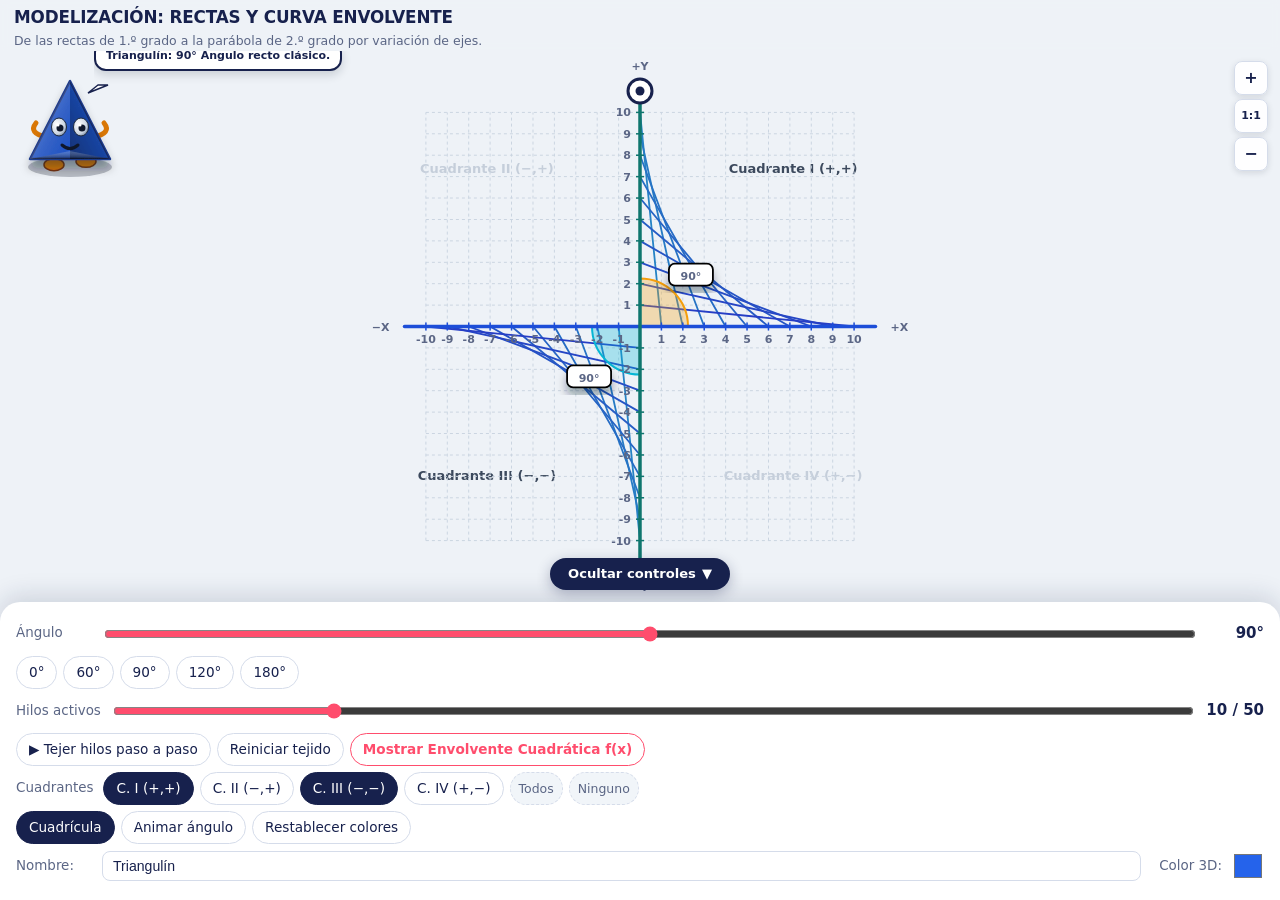
==== commit a5a5fae4: "Implementar boton envolvente f(x) con puntos de tangencia didacticos" ====
--- a/rectas-y-curva.html
+++ b/rectas-y-curva.html
@@ -14,7 +14,6 @@
     h1{font-size:1.05rem;margin:0;letter-spacing:-.01em}
     header p{margin:2px 0 0;font-size:.78rem;color:var(--mut)}
 
-    /* Contenedor que ocupa todo el espacio disponible */
     .canvas-wrap{position:relative;flex:1;min-height:0;width:100%;overflow:hidden}
     #cv{width:100%;height:100%;display:block;touch-action:none;user-select:none;-webkit-user-select:none}
     #cv text{font-family:inherit;font-size:11px;fill:var(--mut);pointer-events:none}
@@ -25,7 +24,7 @@
     .dim{opacity:.12}
     #hd{cursor:grab;touch-action:none}
 
-    /* Botones de Zoom discretos arriba a la derecha */
+    /* Botones de Zoom */
     .zoom-controls{
       position:absolute;
       top:10px;
@@ -55,7 +54,7 @@
     .zoom-btn:hover{background:#ffffff}
     .zoom-btn:active{transform:scale(0.95)}
 
-    /* Botón flotante para ocultar / mostrar controles */
+    /* Botón Flotante para Ocultar / Mostrar Controles */
     #panelToggleBtn{
       position:absolute;
       bottom:12px;
@@ -79,7 +78,7 @@
     #panelToggleBtn:hover{background:#1e293b}
     #panelToggleBtn:active{transform:translateX(-50%) scale(0.96)}
 
-    /* Panel inferior */
+    /* Panel Inferior */
     .bottom{
       background:var(--card);
       border-radius:20px 20px 0 0;
@@ -91,7 +90,6 @@
       overflow-y:auto;
       transition:all 0.3s cubic-bezier(0.16, 1, 0.3, 1);
     }
-    /* Clase que oculta el panel completamente */
     .bottom.collapsed{
       display:none !important;
     }
@@ -108,6 +106,9 @@
     button{font:inherit;font-size:.85rem;border:1.5px solid var(--line);background:#fff;color:var(--ink);border-radius:999px;padding:6px 12px;cursor:pointer}
     button:focus-visible,input:focus-visible{outline:3px solid #7aa2ff;outline-offset:2px}
     button[aria-pressed=true],button.on{background:var(--ink);border-color:var(--ink);color:#fff}
+
+    .btn-highlight{border-color:var(--acc);color:var(--acc);font-weight:600}
+    .btn-highlight.on{background:var(--acc);border-color:var(--acc);color:#fff}
 
     .btn-sub{font-size:0.78rem;padding:4px 8px;background:#f1f5f9;border:1px dashed var(--line);color:var(--mut)}
 
@@ -129,7 +130,6 @@
     }
     #pupil-l,#pupil-r{transform-origin:center;animation:blink 4s infinite}
 
-    /* Cuadro de diálogo HTML flexible adaptable al texto */
     .bubble-card{
       background:#ffffff;
       border:2px solid #17214d;
@@ -154,14 +154,12 @@
 </header>
 
 <div class="canvas-wrap">
-  <!-- Botones de Zoom -->
   <div class="zoom-controls">
     <button class="zoom-btn" id="zoomIn" title="Acercar (Zoom +)">+</button>
     <button class="zoom-btn" id="zoomReset" title="Restablecer tamaño" style="font-size:11px;">1:1</button>
     <button class="zoom-btn" id="zoomOut" title="Alejar (Zoom −)">−</button>
   </div>
 
-  <!-- Botón Flotante para Alternar Panel -->
   <button id="panelToggleBtn">
     <span id="panelToggleText">Ocultar controles</span> <span id="panelToggleIcon">▼</span>
   </button>
@@ -193,8 +191,7 @@
     <g id="scene"></g>
     <g id="hd"><circle r="24" fill="transparent"/><circle r="12" fill="#fff" stroke="#17214d" stroke-width="3"/><circle r="4.5" fill="#17214d"/></g>
     
-    <!-- Personaje Triángulo -->
-    <g id="char" transform="translate(80, 80)" style="cursor: grab;">
+    <g id="char" transform="translate(70, 70)" style="cursor: grab;">
       <ellipse cx="0" cy="46" rx="42" ry="10" fill="#0f172a" opacity="0.25" />
       <g id="char-feet">
         <ellipse id="foot-l" cx="-16" cy="42" rx="10" ry="6" fill="#d97706" stroke="#78350f" stroke-width="1.5"/>
@@ -216,7 +213,6 @@
       <circle cx="10" cy="4" r="1.5" fill="#ffffff"/>
       <path id="char-mouth" d="M -8 24 Q 0 31 8 24" stroke="#0f172a" stroke-width="3" fill="none" stroke-linecap="round"/>
       
-      <!-- Globo de diálogo adaptable -->
       <g id="bubble" transform="translate(24, -68)">
         <polygon points="4,32 -6,40 14,32" fill="#ffffff" stroke="#17214d" stroke-width="1.5"/>
         <foreignObject x="0" y="-12" width="290" height="96">
@@ -229,7 +225,6 @@
   </svg>
 </div>
 
-<!-- Panel de Control Inferior -->
 <section class="bottom" id="ctrl">
   <div class="row">
     <label for="th">Ángulo</label>
@@ -248,6 +243,8 @@
   <div class="btns">
     <button class="chip" id="bStepPlay">▶ Tejer hilos paso a paso</button>
     <button class="chip" id="bStepReset">Reiniciar tejido</button>
+    <!-- Botón exacto de la consigna didáctica -->
+    <button class="chip btn-highlight" id="bCurve" aria-pressed="false">Mostrar Envolvente Cuadrática f(x)</button>
   </div>
 
   <div class="row">
@@ -263,7 +260,6 @@
   </div>
 
   <div class="btns">
-    <button class="chip" id="bCurve" aria-pressed="true">Curva</button>
     <button class="chip" id="bGrid" aria-pressed="true">Cuadrícula</button>
     <button class="chip" id="bAnim" aria-pressed="false">Animar ángulo</button>
     <button class="chip" id="bReset">Restablecer colores</button>
@@ -293,13 +289,13 @@
 var $=function(s){return document.querySelector(s)};
 var S={
   th:90,
-  n:50,              // Capacidad máxima de hilos
-  visibleLines:10,   // Inicio con 10 hilos
+  n:50,
+  visibleLines:10,
   stepPlaying:false,
   stepTimer:null,
   zoom:1.0,
   quads:{I:true, II:false, III:true, IV:false},
-  curve:true,
+  curve:false, // INICIA APAGADA para cumplir la consigna de experimentación
   grid:true,
   anim:false,
   col:{},
@@ -313,7 +309,7 @@
 var rad=function(d){return d*Math.PI/180};
 
 var DEF={ex:'#1d4ed8',ey:'#0f766e',curve:'#ff4d6d',ang:'#f59e0b'};
-var NAME={ex:'Eje X (horizontal)',ey:'Eje Y (inclinado)',curve:'Curva Envolvente',ang:'Ángulo'};
+var NAME={ex:'Eje X (horizontal)',ey:'Eje Y (inclinado)',curve:'Envolvente Cuadrática f(x)',ang:'Ángulo'};
 var PAL=['#1d4ed8','#0f766e','#16a34a','#f59e0b','#ff4d6d','#c026d3','#7c3aed','#17214d'];
 
 var PREGUNTAS=[
@@ -335,7 +331,6 @@
 
 function render(){
   var w=svg.clientWidth,h=svg.clientHeight;if(!w||!h)return;
-  // L toma el tamaño de los hilos activos para que los ejes siempre queden centrados y proporcionados
   var n=Math.max(10, S.visibleLines), L=n+1;
   var c=Math.cos(rad(S.th)),s=Math.sin(rad(S.th));
 
@@ -348,7 +343,6 @@
   var scX=(w-2*M)/spanX;
   var scY=(h-2*M-20)/spanY;
   
-  // Escala centrada en la pantalla del dispositivo
   var sc=Math.min(scX,scY) * S.zoom;
   V.sc=sc;
   V.ox=w/2;
@@ -398,7 +392,7 @@
     o+='<path d="'+g+'" stroke="#cbd5e1" stroke-width="1" stroke-dasharray="3,3" fill="none"/>';
   }
 
-  /* 3. RECTAS Y CURVAS */
+  /* 3. RECTAS, ENVOLVENTE Y PUNTOS DE TANGENCIA */
   var quadSigns={
     'I':{sx:1,sy:1},
     'II':{sx:-1,sy:1},
@@ -411,12 +405,14 @@
     var sx=quadSigns[qKey].sx;
     var sy=quadSigns[qKey].sy;
 
+    // Hilos individuales (Rectas de 1.º grado)
     for(var j=1;j<=S.visibleLines;j++){
       var id='l_'+qKey+'_'+j;
       o+=el(id, seg(P(sx*j, 0), P(0, sy*(L-j))), 1.8);
     }
 
-    if(S.curve && S.visibleLines>=4){
+    // Demostración explícita de la envolvente: Curva + Puntos de Tangencia
+    if(S.curve && S.visibleLines>=2){
       var dCurve='';
       var maxT=S.visibleLines/n;
       var steps=Math.round(80*maxT);
@@ -425,7 +421,16 @@
         var p=P(sx*L*t*t, sy*L*(1-t)*(1-t));
         dCurve+=(i?'L':'M')+pt(p);
       }
-      o+=el('curve_'+qKey, dCurve, 3);
+      o+=el('curve_'+qKey, dCurve, 3.5, 'stroke-dasharray="0"');
+
+      // Puntos de contacto donde la recta es estrictamente tangente a la curva
+      for(var k=1; k<=S.visibleLines; k++){
+        var tParam = k / L;
+        var txLoc = L * tParam * tParam;
+        var tyLoc = L * (1 - tParam) * (1 - tParam);
+        var ptContact = P(sx * txLoc, sy * tyLoc);
+        o+='<circle cx="'+ptContact[0].toFixed(1)+'" cy="'+ptContact[1].toFixed(1)+'" r="3.2" fill="#ff4d6d" stroke="#ffffff" stroke-width="1.2" style="pointer-events:none; filter:drop-shadow(0 1px 2px rgba(0,0,0,0.3));"/>';
+      }
     }
   });
 
@@ -466,7 +471,7 @@
   o+=el('ex', seg(P(-L,0), P(L,0)), 3.5);
   o+=el('ey', seg(P(0,-L), P(0,L)), 3.5);
 
-  /* 6. MARCAS Y NÚMEROS EN EJES (Espaciado inteligente) */
+  /* 6. MARCAS Y NÚMEROS */
   var st=n>25?5:n>12?2:1;
   for(var m=-n;m<=n;m+=st){
     if(m===0) continue;
@@ -497,10 +502,10 @@
   if(id==='ex')return '<p><b>Eje X:</b> Eje horizontal (−'+n+' a +'+n+').</p>';
   if(id==='ey')return '<p><b>Eje Y:</b> Eje móvil a '+th+'° con el semieje +X y '+(180-th)+'° con el semieje −X.</p>';
   if(id.indexOf('curve')===0){
-    return '<p><b>Curva Envolvente (Función Cuadrática emergente):</b></p>' +
+    return '<p><b>Envolvente Cuadrática f(x) (Parábola):</b></p>' +
            '<p>Ecuación en coordenadas locales: <code>√x + √y = √'+L+'</code></p>' +
            '<p>Forma cuadrática implícita: <code>(x − y)² − '+(2*L)+'(x + y) + '+(L*L)+' = 0</code></p>' +
-           '<p><i>Aunque cada hilo individual responde a una ecuación de primer grado (recta), la frontera envolvente define una curva cuadrática de segundo grado.</i></p>';
+           '<p><i>Cada punto rojo indica la tangencia exacta donde la recta toca a la curva sin cortarla.</i></p>';
   }
   if(isLine(id)){
     var parts=id.split('_');
@@ -557,7 +562,6 @@
 }
 $('#th').addEventListener('input',function(e){S.anim=false;pa();S.th=+e.target.value;sync();updateCharExpression()});
 
-/* Tejido rápido */
 $('#visibleLines').addEventListener('input',function(e){
   stopStepPlay();
   S.visibleLines=+e.target.value;
@@ -593,6 +597,19 @@
   clearInterval(S.stepTimer);
   $('#bStepPlay').textContent='▶ Tejer hilos paso a paso';
 }
+
+/* Control Didáctico de la Envolvente Cuadrática f(x) */
+$('#bCurve').onclick=function(){
+  S.curve=!S.curve;
+  this.setAttribute('aria-pressed', S.curve);
+  this.classList.toggle('on', S.curve);
+  if(S.curve){
+    say("¡Mirá los puntos rojos! La curva f(x) es tangente a cada recta y define la parábola envolvente.");
+  } else {
+    say("Envolvente oculta. Observá cómo las rectas individuales van insinuando la curva.");
+  }
+  render();
+};
 
 $('#pre').innerHTML='';
 [0, 60, 90, 120, 180].forEach(function(a){
@@ -651,7 +668,7 @@
 };
 
 function tog(id,key){$(id).onclick=function(){S[key]=!S[key];this.setAttribute('aria-pressed',S[key]);if(key==='anim'){if(S.anim)loop()}render()}}
-tog('#bCurve','curve');tog('#bGrid','grid');tog('#bAnim','anim');
+tog('#bGrid','grid');tog('#bAnim','anim');
 $('#bReset').onclick=function(){S.col={};S.off={};render();if(S.sel)sheet()};
 function pa(){$('#bAnim').setAttribute('aria-pressed',S.anim)}
 
@@ -681,7 +698,6 @@
   requestAnimationFrame(step);
 }
 
-/* Personaje */
 var ch=$('#char'),chMouth=$('#char-mouth'),chSpeech=$('#char-speech');
 var armL=$('#arm-l'),armR=$('#arm-r'),baseBody=$('#char-base');
 var charPos={x:70,y:70},charDrag=false,charOffset={x:0,y:0};
@@ -747,7 +763,7 @@
 ch.addEventListener('pointerup',function(){charDrag=false});
 ch.addEventListener('pointercancel',function(){charDrag=false});
 
-/* LÓGICA DE OCULTAR / MOSTRAR CONTROLES CON RE-CENTRADO */
+/* LÓGICA DE OCULTAR / MOSTRAR CONTROLES */
 var panelOpen=true;
 var toggleBtn=$('#panelToggleBtn');
 var ctrlPanel=$('#ctrl');
@@ -769,13 +785,8 @@
     toggleBtn.style.bottom='14px';
   }
 
-  // Fuerza al navegador a recalcular el tamaño y re-centrar el plano
-  setTimeout(function(){
-    render();
-  }, 50);
-  setTimeout(function(){
-    render();
-  }, 200);
+  setTimeout(function(){ render(); }, 50);
+  setTimeout(function(){ render(); }, 200);
 });
 
 var bob=0;
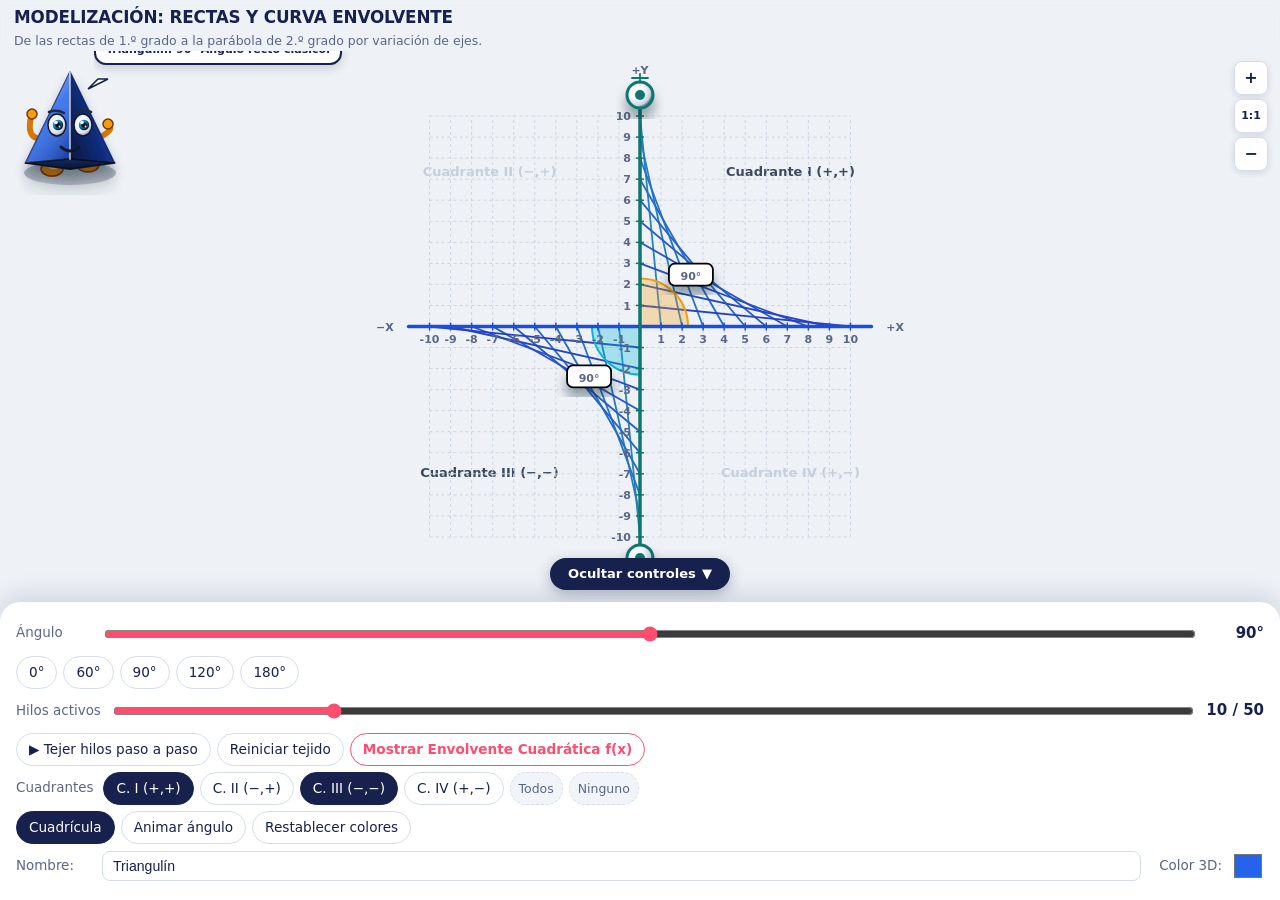
==== commit 1c68ebc3: "Actualizar index, css y js con piramide 3D y doble agarre de ejes" ====
--- a/rectas-y-curva.html
+++ b/rectas-y-curva.html
@@ -19,10 +19,13 @@
     #cv text{font-family:inherit;font-size:11px;fill:var(--mut);pointer-events:none}
     #cv .quad-label{font-size:13px;font-weight:700;fill:#94a3b8;opacity:0.45;transition:opacity 0.2s, fill 0.2s}
     #cv .quad-label.quad-active{fill:#334155;opacity:0.95}
-    #cv .hit{stroke:transparent;stroke-width:20;fill:none;stroke-linecap:round;cursor:pointer}
+    #cv .hit{stroke:transparent;stroke-width:24;fill:none;stroke-linecap:round;cursor:pointer}
     #cv .vis{fill:none;stroke-linecap:round;pointer-events:none}
     .dim{opacity:.12}
-    #hd{cursor:grab;touch-action:none}
+    
+    /* Manijas de agarre del eje Y (superior e inferior) */
+    .axis-handle{cursor:grab;touch-action:none}
+    .axis-handle:active{cursor:grabbing}
 
     /* Botones de Zoom */
     .zoom-controls{
@@ -54,7 +57,7 @@
     .zoom-btn:hover{background:#ffffff}
     .zoom-btn:active{transform:scale(0.95)}
 
-    /* Botón Flotante para Ocultar / Mostrar Controles */
+    /* Botón flotante para Ocultar / Mostrar controles */
     #panelToggleBtn{
       position:absolute;
       bottom:12px;
@@ -78,7 +81,7 @@
     #panelToggleBtn:hover{background:#1e293b}
     #panelToggleBtn:active{transform:translateX(-50%) scale(0.96)}
 
-    /* Panel Inferior */
+    /* Panel inferior */
     .bottom{
       background:var(--card);
       border-radius:20px 20px 0 0;
@@ -121,14 +124,16 @@
     .sw button.c{width:34px;height:34px;padding:0;border-radius:50%;border:3px solid #fff;box-shadow:0 0 0 1.5px var(--line)}
     [hidden]{display:none!important}
 
-    #char{transition:transform 0.05s ease-out;user-select:none}
+    /* Personaje con efectos 3D interactivos */
+    #char{user-select:none;transition:filter 0.2s}
+    #char:hover{filter:drop-shadow(0 8px 16px rgba(15,23,42,0.22))}
     #char:active{cursor:grabbing !important}
-    #char-base{transition:fill 0.3s ease}
-    @keyframes blink{
-      0%, 90%, 100%{transform:scaleY(1)}
-      95%{transform:scaleY(0.1)}
-    }
-    #pupil-l,#pupil-r{transform-origin:center;animation:blink 4s infinite}
+    
+    @keyframes charBlink{
+      0%, 92%, 100%{transform:scaleY(1)}
+      95%{transform:scaleY(0.08)}
+    }
+    .char-eye-pupil{transform-origin:center;animation:charBlink 4.2s infinite}
 
     .bubble-card{
       background:#ffffff;
@@ -166,55 +171,147 @@
 
   <svg id="cv" role="img" aria-label="Ejes cartesianos y rectas envolventes">
     <defs>
-      <filter id="shadow3d" x="-30%" y="-30%" width="160%" height="160%">
-        <feDropShadow dx="0" dy="8" stdDeviation="5" flood-color="#0f172a" flood-opacity="0.35"/>
+      <!-- Filtros de relieve, sombra y brillo 3D -->
+      <filter id="shadow3d" x="-40%" y="-40%" width="180%" height="180%">
+        <feDropShadow dx="0" dy="10" stdDeviation="6" flood-color="#0f172a" flood-opacity="0.38"/>
       </filter>
-      <linearGradient id="bodyGradLeft" x1="0%" y1="0%" x2="100%" y2="100%">
-        <stop offset="0%" stop-color="#ffffff" stop-opacity="0.45"/>
-        <stop offset="100%" stop-color="#000000" stop-opacity="0.15"/>
+      <filter id="glow3d" x="-20%" y="-20%" width="140%" height="140%">
+        <feGaussianBlur stdDeviation="2" result="blur"/>
+        <feComposite in="SourceGraphic" in2="blur" operator="over"/>
+      </filter>
+      
+      <!-- Gradientes volumétricos de la Pirámide -->
+      <linearGradient id="pyrLightFace" x1="20%" y1="0%" x2="80%" y2="100%">
+        <stop offset="0%" stop-color="#ffffff" stop-opacity="0.7"/>
+        <stop offset="50%" stop-color="#ffffff" stop-opacity="0.15"/>
+        <stop offset="100%" stop-color="#000000" stop-opacity="0.3"/>
       </linearGradient>
-      <linearGradient id="bodyGradRight" x1="100%" y1="0%" x2="0%" y2="100%">
-        <stop offset="0%" stop-color="#000000" stop-opacity="0.1"/>
-        <stop offset="100%" stop-color="#000000" stop-opacity="0.5"/>
+      <linearGradient id="pyrDarkFace" x1="100%" y1="10%" x2="0%" y2="90%">
+        <stop offset="0%" stop-color="#000000" stop-opacity="0.05"/>
+        <stop offset="60%" stop-color="#000000" stop-opacity="0.45"/>
+        <stop offset="100%" stop-color="#000000" stop-opacity="0.7"/>
       </linearGradient>
-      <linearGradient id="bodyGradBottom" x1="0%" y1="0%" x2="0%" y2="100%">
-        <stop offset="0%" stop-color="#ffffff" stop-opacity="0.2"/>
-        <stop offset="100%" stop-color="#000000" stop-opacity="0.45"/>
+      <linearGradient id="pyrBottomFace" x1="50%" y1="0%" x2="50%" y2="100%">
+        <stop offset="0%" stop-color="#000000" stop-opacity="0.3"/>
+        <stop offset="100%" stop-color="#000000" stop-opacity="0.65"/>
       </linearGradient>
-      <radialGradient id="eyeGrad" cx="35%" cy="35%" r="65%">
+
+      <!-- Iluminación de los ojos -->
+      <radialGradient id="eyeSclera" cx="40%" cy="35%" r="65%">
         <stop offset="0%" stop-color="#ffffff"/>
-        <stop offset="80%" stop-color="#cbd5e1"/>
+        <stop offset="75%" stop-color="#e2e8f0"/>
         <stop offset="100%" stop-color="#94a3b8"/>
       </radialGradient>
+      <radialGradient id="eyeIris" cx="35%" cy="35%" r="65%">
+        <stop offset="0%" stop-color="#38bdf8"/>
+        <stop offset="55%" stop-color="#0284c7"/>
+        <stop offset="100%" stop-color="#0f172a"/>
+      </radialGradient>
+      
+      <!-- Textura de las manillas de arrastre de los ejes -->
+      <radialGradient id="handleGrad" cx="35%" cy="35%" r="65%">
+        <stop offset="0%" stop-color="#ffffff"/>
+        <stop offset="45%" stop-color="#f8fafc"/>
+        <stop offset="85%" stop-color="#cbd5e1"/>
+        <stop offset="100%" stop-color="#64748b"/>
+      </radialGradient>
     </defs>
 
     <g id="scene"></g>
-    <g id="hd"><circle r="24" fill="transparent"/><circle r="12" fill="#fff" stroke="#17214d" stroke-width="3"/><circle r="4.5" fill="#17214d"/></g>
     
+    <!-- Manija Superior (+Y) -->
+    <g id="hd-top" class="axis-handle" title="Arrastrar para rotar el eje Y (Arriba)">
+      <circle r="26" fill="transparent"/>
+      <circle r="13" fill="url(#handleGrad)" stroke="#0f766e" stroke-width="3" filter="url(#shadow3d)"/>
+      <circle r="5" fill="#0f766e"/>
+      <path d="M -8 -17 L 8 -17 M 0 -21 L 0 -13" stroke="#0f766e" stroke-width="1.8" stroke-linecap="round"/>
+    </g>
+
+    <!-- Manija Inferior (-Y) -->
+    <g id="hd-bottom" class="axis-handle" title="Arrastrar para rotar el eje Y (Abajo)">
+      <circle r="26" fill="transparent"/>
+      <circle r="13" fill="url(#handleGrad)" stroke="#0f766e" stroke-width="3" filter="url(#shadow3d)"/>
+      <circle r="5" fill="#0f766e"/>
+      <path d="M -8 17 L 8 17" stroke="#0f766e" stroke-width="2" stroke-linecap="round"/>
+    </g>
+
+    <!-- Personaje Pirámide 3D ("Triangulín") -->
     <g id="char" transform="translate(70, 70)" style="cursor: grab;">
-      <ellipse cx="0" cy="46" rx="42" ry="10" fill="#0f172a" opacity="0.25" />
+      <!-- Sombra de suelo interactiva -->
+      <ellipse id="char-ground-shadow" cx="0" cy="52" rx="46" ry="12" fill="#0f172a" opacity="0.28" filter="url(#shadow3d)"/>
+
+      <!-- Pies articulados con sombra propia -->
       <g id="char-feet">
-        <ellipse id="foot-l" cx="-16" cy="42" rx="10" ry="6" fill="#d97706" stroke="#78350f" stroke-width="1.5"/>
-        <ellipse id="foot-r" cx="16" cy="42" rx="10" ry="6" fill="#d97706" stroke="#78350f" stroke-width="1.5"/>
+        <g id="foot-group-l">
+          <ellipse cx="-18" cy="46" rx="11" ry="7" fill="#d97706" stroke="#78350f" stroke-width="1.6"/>
+          <ellipse cx="-16" cy="44" rx="5" ry="2.5" fill="#fde68a" opacity="0.6"/>
+        </g>
+        <g id="foot-group-r">
+          <ellipse cx="18" cy="46" rx="11" ry="7" fill="#d97706" stroke="#78350f" stroke-width="1.6"/>
+          <ellipse cx="20" cy="44" rx="5" ry="2.5" fill="#fde68a" opacity="0.6"/>
+        </g>
       </g>
-      <path id="arm-l" d="M -24 16 Q -42 12 -34 2" stroke="#d97706" stroke-width="5" stroke-linecap="round" fill="none"/>
-      <path id="arm-r" d="M 24 16 Q 42 12 34 2" stroke="#d97706" stroke-width="5" stroke-linecap="round" fill="none"/>
-      <g id="char-body-group" filter="url(#shadow3d)">
-        <polygon id="char-base" points="0,-40 -40,38 40,38" fill="#2563eb" stroke="#1e3a8a" stroke-width="2.5" stroke-linejoin="round"/>
-        <polygon points="0,-40 -40,38 0,38" fill="url(#bodyGradLeft)"/>
-        <polygon points="0,-40 0,38 40,38" fill="url(#bodyGradRight)"/>
-        <polygon points="-40,38 40,38 0,30" fill="url(#bodyGradBottom)"/>
+
+      <!-- Brazos dinámicos en 3D -->
+      <g id="char-arms">
+        <path id="arm-l" d="M -26 18 Q -46 14 -38 -2" stroke="#d97706" stroke-width="6" stroke-linecap="round" fill="none"/>
+        <circle id="hand-l" cx="-38" cy="-2" r="5" fill="#f59e0b" stroke="#78350f" stroke-width="1.5"/>
+        
+        <path id="arm-r" d="M 26 18 Q 46 14 38 -2" stroke="#d97706" stroke-width="6" stroke-linecap="round" fill="none"/>
+        <circle id="hand-r" cx="38" cy="-2" r="5" fill="#f59e0b" stroke="#78350f" stroke-width="1.5"/>
       </g>
-      <ellipse cx="-11" cy="6" rx="7.5" ry="9" fill="url(#eyeGrad)" stroke="#1e293b" stroke-width="1"/>
-      <ellipse cx="11" cy="6" rx="7.5" ry="9" fill="url(#eyeGrad)" stroke="#1e293b" stroke-width="1"/>
-      <circle id="pupil-l" cx="-10" cy="7" r="3.5" fill="#0f172a"/>
-      <circle id="pupil-r" cx="12" cy="7" r="3.5" fill="#0f172a"/>
-      <circle cx="-12" cy="4" r="1.5" fill="#ffffff"/>
-      <circle cx="10" cy="4" r="1.5" fill="#ffffff"/>
-      <path id="char-mouth" d="M -8 24 Q 0 31 8 24" stroke="#0f172a" stroke-width="3" fill="none" stroke-linecap="round"/>
-      
-      <g id="bubble" transform="translate(24, -68)">
-        <polygon points="4,32 -6,40 14,32" fill="#ffffff" stroke="#17214d" stroke-width="1.5"/>
+
+      <!-- Cuerpo: Pirámide tetraédrica con aristas y caras iluminadas -->
+      <g id="char-body-3d" filter="url(#shadow3d)">
+        <!-- Base de color sólido editable -->
+        <polygon id="pyr-face-left" points="0,-48 -44,42 0,38" fill="#2563eb" stroke="#1e3a8a" stroke-width="1.5" stroke-linejoin="round"/>
+        <polygon id="pyr-face-right" points="0,-48 0,38 44,42" fill="#1d4ed8" stroke="#1e3a8a" stroke-width="1.5" stroke-linejoin="round"/>
+        <polygon id="pyr-face-bottom" points="-44,42 0,38 44,42 0,48" fill="#1e3a8a" stroke="#0f172a" stroke-width="1.5" stroke-linejoin="round"/>
+
+        <!-- Capas de luz y volumen especular -->
+        <polygon points="0,-48 -44,42 0,38" fill="url(#pyrLightFace)"/>
+        <polygon points="0,-48 0,38 44,42" fill="url(#pyrDarkFace)"/>
+        <polygon points="-44,42 0,38 44,42 0,48" fill="url(#pyrBottomFace)"/>
+        
+        <!-- Arista central brillante que resalta la arista 3D -->
+        <line x1="0" y1="-48" x2="0" y2="38" stroke="#ffffff" stroke-width="2" stroke-linecap="round" opacity="0.6"/>
+      </g>
+
+      <!-- Ojos vivos y expresivos -->
+      <g id="char-eyes" transform="translate(0, 4)">
+        <!-- Ojo izquierdo -->
+        <g transform="translate(-13, 0)">
+          <ellipse cx="0" cy="0" rx="9" ry="11" fill="url(#eyeSclera)" stroke="#0f172a" stroke-width="1.4"/>
+          <g class="char-eye-pupil">
+            <circle cx="1" cy="0" r="5.2" fill="url(#eyeIris)"/>
+            <circle cx="1" cy="0" r="2.8" fill="#090d16"/>
+            <circle cx="-1" cy="-2.5" r="1.8" fill="#ffffff"/>
+            <circle cx="2.5" cy="1.5" r="0.9" fill="#ffffff"/>
+          </g>
+        </g>
+        
+        <!-- Ojo derecho -->
+        <g transform="translate(13, 0)">
+          <ellipse cx="0" cy="0" rx="9" ry="11" fill="url(#eyeSclera)" stroke="#0f172a" stroke-width="1.4"/>
+          <g class="char-eye-pupil">
+            <circle cx="1" cy="0" r="5.2" fill="url(#eyeIris)"/>
+            <circle cx="1" cy="0" r="2.8" fill="#090d16"/>
+            <circle cx="-1" cy="-2.5" r="1.8" fill="#ffffff"/>
+            <circle cx="2.5" cy="1.5" r="0.9" fill="#ffffff"/>
+          </g>
+        </g>
+
+        <!-- Cejas móviles de actitud -->
+        <path id="brow-l" d="M -21 -13 Q -13 -16 -6 -12" stroke="#1e293b" stroke-width="2.5" stroke-linecap="round" fill="none"/>
+        <path id="brow-r" d="M 6 -12 Q 13 -16 21 -13" stroke="#1e293b" stroke-width="2.5" stroke-linecap="round" fill="none"/>
+      </g>
+
+      <!-- Boca amigable y adaptable -->
+      <path id="char-mouth" d="M -9 26 Q 0 34 9 26" stroke="#0f172a" stroke-width="3" fill="none" stroke-linecap="round"/>
+
+      <!-- Globo de diálogo adaptable -->
+      <g id="bubble" transform="translate(24, -74)">
+        <polygon points="4,32 -6,42 14,32" fill="#ffffff" stroke="#17214d" stroke-width="1.6"/>
         <foreignObject x="0" y="-12" width="290" height="96">
           <div xmlns="http://www.w3.org/1999/xhtml" id="char-speech" class="bubble-card">
             ¡Hola! Investigemos juntos
@@ -225,6 +322,7 @@
   </svg>
 </div>
 
+<!-- Panel de Control Inferior -->
 <section class="bottom" id="ctrl">
   <div class="row">
     <label for="th">Ángulo</label>
@@ -243,7 +341,6 @@
   <div class="btns">
     <button class="chip" id="bStepPlay">▶ Tejer hilos paso a paso</button>
     <button class="chip" id="bStepReset">Reiniciar tejido</button>
-    <!-- Botón exacto de la consigna didáctica -->
     <button class="chip btn-highlight" id="bCurve" aria-pressed="false">Mostrar Envolvente Cuadrática f(x)</button>
   </div>
 
@@ -295,7 +392,7 @@
   stepTimer:null,
   zoom:1.0,
   quads:{I:true, II:false, III:true, IV:false},
-  curve:false, // INICIA APAGADA para cumplir la consigna de experimentación
+  curve:false,
   grid:true,
   anim:false,
   col:{},
@@ -305,7 +402,9 @@
   charName:'Triangulín'
 };
 
-var svg=$('#cv'),scene=$('#scene'),hd=$('#hd'),V={ox:0,oy:0,sc:1};
+var svg=$('#cv'),scene=$('#scene');
+var hdTop=$('#hd-top'),hdBottom=$('#hd-bottom');
+var V={ox:0,oy:0,sc:1};
 var rad=function(d){return d*Math.PI/180};
 
 var DEF={ex:'#1d4ed8',ey:'#0f766e',curve:'#ff4d6d',ang:'#f59e0b'};
@@ -331,6 +430,7 @@
 
 function render(){
   var w=svg.clientWidth,h=svg.clientHeight;if(!w||!h)return;
+  var isMobile = w < 480;
   var n=Math.max(10, S.visibleLines), L=n+1;
   var c=Math.cos(rad(S.th)),s=Math.sin(rad(S.th));
 
@@ -339,9 +439,9 @@
   var spanX=Math.max(2*L, maxX-minX);
   var spanY=Math.max(2*L*Math.abs(s), 14);
 
-  var M=30;
+  var M=isMobile ? 22 : 32;
   var scX=(w-2*M)/spanX;
-  var scY=(h-2*M-20)/spanY;
+  var scY=(h-2*M-24)/spanY;
   
   var sc=Math.min(scX,scY) * S.zoom;
   V.sc=sc;
@@ -384,7 +484,7 @@
   /* 2. CUADRÍCULA */
   if(S.grid && s>0.04){
     var g='';
-    var step=n>25?5:n>12?2:1;
+    var step=isMobile ? (n>20?10:5) : (n>25?5:(n>12?2:1));
     for(var k=-n;k<=n;k+=step){
       g+=seg(P(k,-n),P(k,n));
       g+=seg(P(-n,k),P(n,k));
@@ -392,7 +492,7 @@
     o+='<path d="'+g+'" stroke="#cbd5e1" stroke-width="1" stroke-dasharray="3,3" fill="none"/>';
   }
 
-  /* 3. RECTAS, ENVOLVENTE Y PUNTOS DE TANGENCIA */
+  /* 3. RECTAS, ENVOLVENTE Y TANGENCIA */
   var quadSigns={
     'I':{sx:1,sy:1},
     'II':{sx:-1,sy:1},
@@ -405,13 +505,11 @@
     var sx=quadSigns[qKey].sx;
     var sy=quadSigns[qKey].sy;
 
-    // Hilos individuales (Rectas de 1.º grado)
     for(var j=1;j<=S.visibleLines;j++){
       var id='l_'+qKey+'_'+j;
       o+=el(id, seg(P(sx*j, 0), P(0, sy*(L-j))), 1.8);
     }
 
-    // Demostración explícita de la envolvente: Curva + Puntos de Tangencia
     if(S.curve && S.visibleLines>=2){
       var dCurve='';
       var maxT=S.visibleLines/n;
@@ -421,9 +519,8 @@
         var p=P(sx*L*t*t, sy*L*(1-t)*(1-t));
         dCurve+=(i?'L':'M')+pt(p);
       }
-      o+=el('curve_'+qKey, dCurve, 3.5, 'stroke-dasharray="0"');
-
-      // Puntos de contacto donde la recta es estrictamente tangente a la curva
+      o+=el('curve_'+qKey, dCurve, 3.5);
+
       for(var k=1; k<=S.visibleLines; k++){
         var tParam = k / L;
         var txLoc = L * tParam * tParam;
@@ -472,7 +569,7 @@
   o+=el('ey', seg(P(0,-L), P(0,L)), 3.5);
 
   /* 6. MARCAS Y NÚMEROS */
-  var st=n>25?5:n>12?2:1;
+  var st = isMobile ? (n > 20 ? 10 : 5) : (n > 25 ? 5 : (n > 12 ? 2 : 1));
   for(var m=-n;m<=n;m+=st){
     if(m===0) continue;
     var px=P(m,0), py=P(0,m);
@@ -493,8 +590,11 @@
 
   scene.innerHTML=o;
 
-  var hp=P(0,L);
-  hd.setAttribute('transform','translate('+hp[0].toFixed(1)+','+hp[1].toFixed(1)+')');
+  /* Ubicación de los dos agarres (Arriba +Y y Abajo -Y) */
+  var hpTop=P(0, L);
+  var hpBottom=P(0, -L);
+  hdTop.setAttribute('transform','translate('+hpTop[0].toFixed(1)+','+hpTop[1].toFixed(1)+')');
+  hdBottom.setAttribute('transform','translate('+hpBottom[0].toFixed(1)+','+hpBottom[1].toFixed(1)+')');
 }
 
 function info(id){
@@ -505,7 +605,7 @@
     return '<p><b>Envolvente Cuadrática f(x) (Parábola):</b></p>' +
            '<p>Ecuación en coordenadas locales: <code>√x + √y = √'+L+'</code></p>' +
            '<p>Forma cuadrática implícita: <code>(x − y)² − '+(2*L)+'(x + y) + '+(L*L)+' = 0</code></p>' +
-           '<p><i>Cada punto rojo indica la tangencia exacta donde la recta toca a la curva sin cortarla.</i></p>';
+           '<p><i>Cada punto rojo señala la tangencia estricta donde cada recta toca a la curva f(x) sin cortarla.</i></p>';
   }
   if(isLine(id)){
     var parts=id.split('_');
@@ -598,7 +698,6 @@
   $('#bStepPlay').textContent='▶ Tejer hilos paso a paso';
 }
 
-/* Control Didáctico de la Envolvente Cuadrática f(x) */
 $('#bCurve').onclick=function(){
   S.curve=!S.curve;
   this.setAttribute('aria-pressed', S.curve);
@@ -672,18 +771,43 @@
 $('#bReset').onclick=function(){S.col={};S.off={};render();if(S.sel)sheet()};
 function pa(){$('#bAnim').setAttribute('aria-pressed',S.anim)}
 
-var drag=false;
-hd.addEventListener('pointerdown',function(e){drag=true;S.anim=false;pa();hd.setPointerCapture(e.pointerId);e.preventDefault()});
-hd.addEventListener('pointermove',function(e){if(!drag)return;
-  var r=svg.getBoundingClientRect(),dx=e.clientX-r.left-V.ox,dy=V.oy-(e.clientY-r.top);
-  var deg=Math.atan2(dy,dx)*180/Math.PI;
-  if(deg<0){deg=dx>=0?0:180}
-  S.th=Math.max(0,Math.min(180,deg));
-  sync();
-  updateCharExpression();
-});
-hd.addEventListener('pointerup',function(){drag=false});
-hd.addEventListener('pointercancel',function(){drag=false});
+/* SISTEMA DE ARRASTRE DUAL DE LOS EJES (ARRIBA Y ABAJO) */
+var dragMode = null; // 'top' o 'bottom'
+
+function bindHandle(handleEl, mode){
+  handleEl.addEventListener('pointerdown', function(e){
+    dragMode = mode;
+    S.anim = false;
+    pa();
+    handleEl.setPointerCapture(e.pointerId);
+    e.preventDefault();
+  });
+  
+  handleEl.addEventListener('pointermove', function(e){
+    if(dragMode !== mode) return;
+    var r = svg.getBoundingClientRect();
+    var dx = e.clientX - r.left - V.ox;
+    var dy = V.oy - (e.clientY - r.top);
+    
+    // Si se arrastra la manija inferior, el vector apunta en sentido opuesto
+    if(mode === 'bottom'){
+      dx = -dx;
+      dy = -dy;
+    }
+    
+    var deg = Math.atan2(dy, dx) * 180 / Math.PI;
+    if(deg < 0){ deg = dx >= 0 ? 0 : 180; }
+    S.th = Math.max(0, Math.min(180, deg));
+    sync();
+    updateCharExpression();
+  });
+
+  handleEl.addEventListener('pointerup', function(){ dragMode = null; });
+  handleEl.addEventListener('pointercancel', function(){ dragMode = null; });
+}
+
+bindHandle(hdTop, 'top');
+bindHandle(hdBottom, 'bottom');
 
 var dir=1,last=0;
 function loop(){last=performance.now();requestAnimationFrame(step)}
@@ -698,33 +822,55 @@
   requestAnimationFrame(step);
 }
 
+/* COMPORTAMIENTO Y PERSONALIDAD 3D DE TRIANGULÍN */
 var ch=$('#char'),chMouth=$('#char-mouth'),chSpeech=$('#char-speech');
-var armL=$('#arm-l'),armR=$('#arm-r'),baseBody=$('#char-base');
-var charPos={x:70,y:70},charDrag=false,charOffset={x:0,y:0};
-
-function updateCharPos(){ch.setAttribute('transform','translate('+charPos.x+','+charPos.y+')')}
+var armL=$('#arm-l'),armR=$('#arm-r');
+var handL=$('#hand-l'),handR=$('#hand-r');
+var pyrFaceLeft=$('#pyr-face-left'),pyrFaceRight=$('#pyr-face-right');
+var browL=$('#brow-l'),browR=$('#brow-r');
+
+var isInitMobile = window.innerWidth < 480;
+var charPos={x: isInitMobile ? 45 : 70, y: isInitMobile ? 45 : 70};
+var charDrag=false,charOffset={x:0,y:0};
+
+function updateCharPos(){
+  var isMobile = (svg.clientWidth || window.innerWidth) < 480;
+  var scale = isMobile ? 0.72 : 1.0;
+  ch.setAttribute('transform','translate('+charPos.x+','+charPos.y+') scale('+scale+')');
+}
 
 function say(texto){
-  var nom=S.charName||'Tri';
+  var nom=S.charName||'Triangulín';
   chSpeech.innerHTML='<strong>'+nom+':</strong> '+texto;
 }
 
 function updateCharExpression(){
   var th=Math.round(S.th);
   if(th===60){
+    chMouth.setAttribute('d','M -9 24 Q 0 36 9 24');
+    browL.setAttribute('d','M -21 -10 Q -13 -18 -6 -14');
+    browR.setAttribute('d','M 6 -14 Q 13 -18 21 -10');
     say("¡Ángulo agudo de 60°! Mirá cómo se comprime la parábola.");
   } else if(th===120){
+    chMouth.setAttribute('d','M -8 24 Q 0 35 8 24');
+    browL.setAttribute('d','M -21 -15 Q -13 -14 -6 -10');
+    browR.setAttribute('d','M 6 -10 Q 13 -14 21 -15');
     say("¡Ángulo obtuso de 120°! Mirá cómo se ensancha.");
   } else if(th===0){
-    chMouth.setAttribute('d','M -6 28 L 6 28');
+    chMouth.setAttribute('d','M -8 28 L 8 28');
+    browL.setAttribute('d','M -20 -12 L -6 -12');
+    browR.setAttribute('d','M 6 -12 L 20 -12');
     say("0° Superpuestos sobre una semirrecta.");
   } else if(th===180){
-    chMouth.setAttribute('d','M -10 22 Q 0 34 10 22 Z');
+    chMouth.setAttribute('d','M -10 24 Q 0 36 10 24 Z');
     say("180° Recta continua.");
   } else if(th===90){
-    chMouth.setAttribute('d','M -8 24 Q 0 31 8 24');
+    chMouth.setAttribute('d','M -9 26 Q 0 34 9 26');
+    browL.setAttribute('d','M -21 -13 Q -13 -16 -6 -12');
+    browR.setAttribute('d','M 6 -12 Q 13 -16 21 -13');
     say("90° Ángulo recto clásico.");
   } else {
+    chMouth.setAttribute('d','M -8 26 Q 0 32 8 26');
     say("Ángulo actual: "+th+"°");
   }
 }
@@ -738,8 +884,12 @@
   S.charName=e.target.value.trim()||'Tri';
   updateCharExpression();
 });
+
 $('#triColor').addEventListener('input',function(e){
-  baseBody.setAttribute('fill',e.target.value);
+  var col = e.target.value;
+  pyrFaceLeft.setAttribute('fill', col);
+  // Color más profundo para la cara sombreada derecha
+  pyrFaceRight.setAttribute('fill', col);
 });
 
 ch.addEventListener('pointerdown',function(e){
@@ -755,8 +905,8 @@
 ch.addEventListener('pointermove',function(e){
   if(!charDrag)return;
   var r=svg.getBoundingClientRect();
-  charPos.x=Math.max(40,Math.min(r.width-40,(e.clientX-r.left)-charOffset.x));
-  charPos.y=Math.max(40,Math.min(r.height-40,(e.clientY-r.top)-charOffset.y));
+  charPos.x=Math.max(30,Math.min(r.width-30,(e.clientX-r.left)-charOffset.x));
+  charPos.y=Math.max(30,Math.min(r.height-30,(e.clientY-r.top)-charOffset.y));
   updateCharPos();
 });
 
@@ -785,21 +935,42 @@
     toggleBtn.style.bottom='14px';
   }
 
-  setTimeout(function(){ render(); }, 50);
-  setTimeout(function(){ render(); }, 200);
-});
-
-var bob=0;
+  setTimeout(function(){ render(); updateCharPos(); }, 50);
+  setTimeout(function(){ render(); updateCharPos(); }, 200);
+});
+
+/* Animación de vida y presencia 3D continua */
+var animTick=0;
 setInterval(function(){
+  animTick += 0.05;
   if(!charDrag){
-    bob+=0.06;
-    $('#foot-l').setAttribute('cy',42+Math.sin(bob)*1.8);
-    $('#foot-r').setAttribute('cy',42-Math.sin(bob)*1.8);
-  }
-},50);
-
-new ResizeObserver(render).observe(svg);
-window.addEventListener('resize',render);
+    // Movimiento orgánico de los pies
+    $('#foot-group-l').setAttribute('transform','translate(0,'+(Math.sin(animTick)*2.2).toFixed(1)+')');
+    $('#foot-group-r').setAttribute('transform','translate(0,'+(-Math.sin(animTick)*2.2).toFixed(1)+')');
+    
+    // Balanceo tridimensional de los brazos y manos
+    var armWave = Math.sin(animTick * 1.2) * 5;
+    armL.setAttribute('d', 'M -26 18 Q -46 '+(14 + armWave)+' -38 '+(-2 - armWave));
+    handL.setAttribute('cy', (-2 - armWave).toFixed(1));
+    armR.setAttribute('d', 'M 26 18 Q 46 '+(14 - armWave)+' 38 '+(-2 + armWave));
+    handR.setAttribute('cy', (-2 + armWave).toFixed(1));
+
+    // Respiración del volumen piramidal
+    var breathe = Math.sin(animTick * 0.8) * 1.5;
+    $('#char-body-3d').setAttribute('transform', 'translate(0, '+(-breathe*0.4).toFixed(1)+') scale('+(1 + breathe*0.01).toFixed(3)+')');
+  }
+}, 40);
+
+new ResizeObserver(function(){
+  render();
+  updateCharPos();
+}).observe(svg);
+
+window.addEventListener('resize',function(){
+  render();
+  updateCharPos();
+});
+
 updateCharPos();
 sync();
 updateCharExpression();
